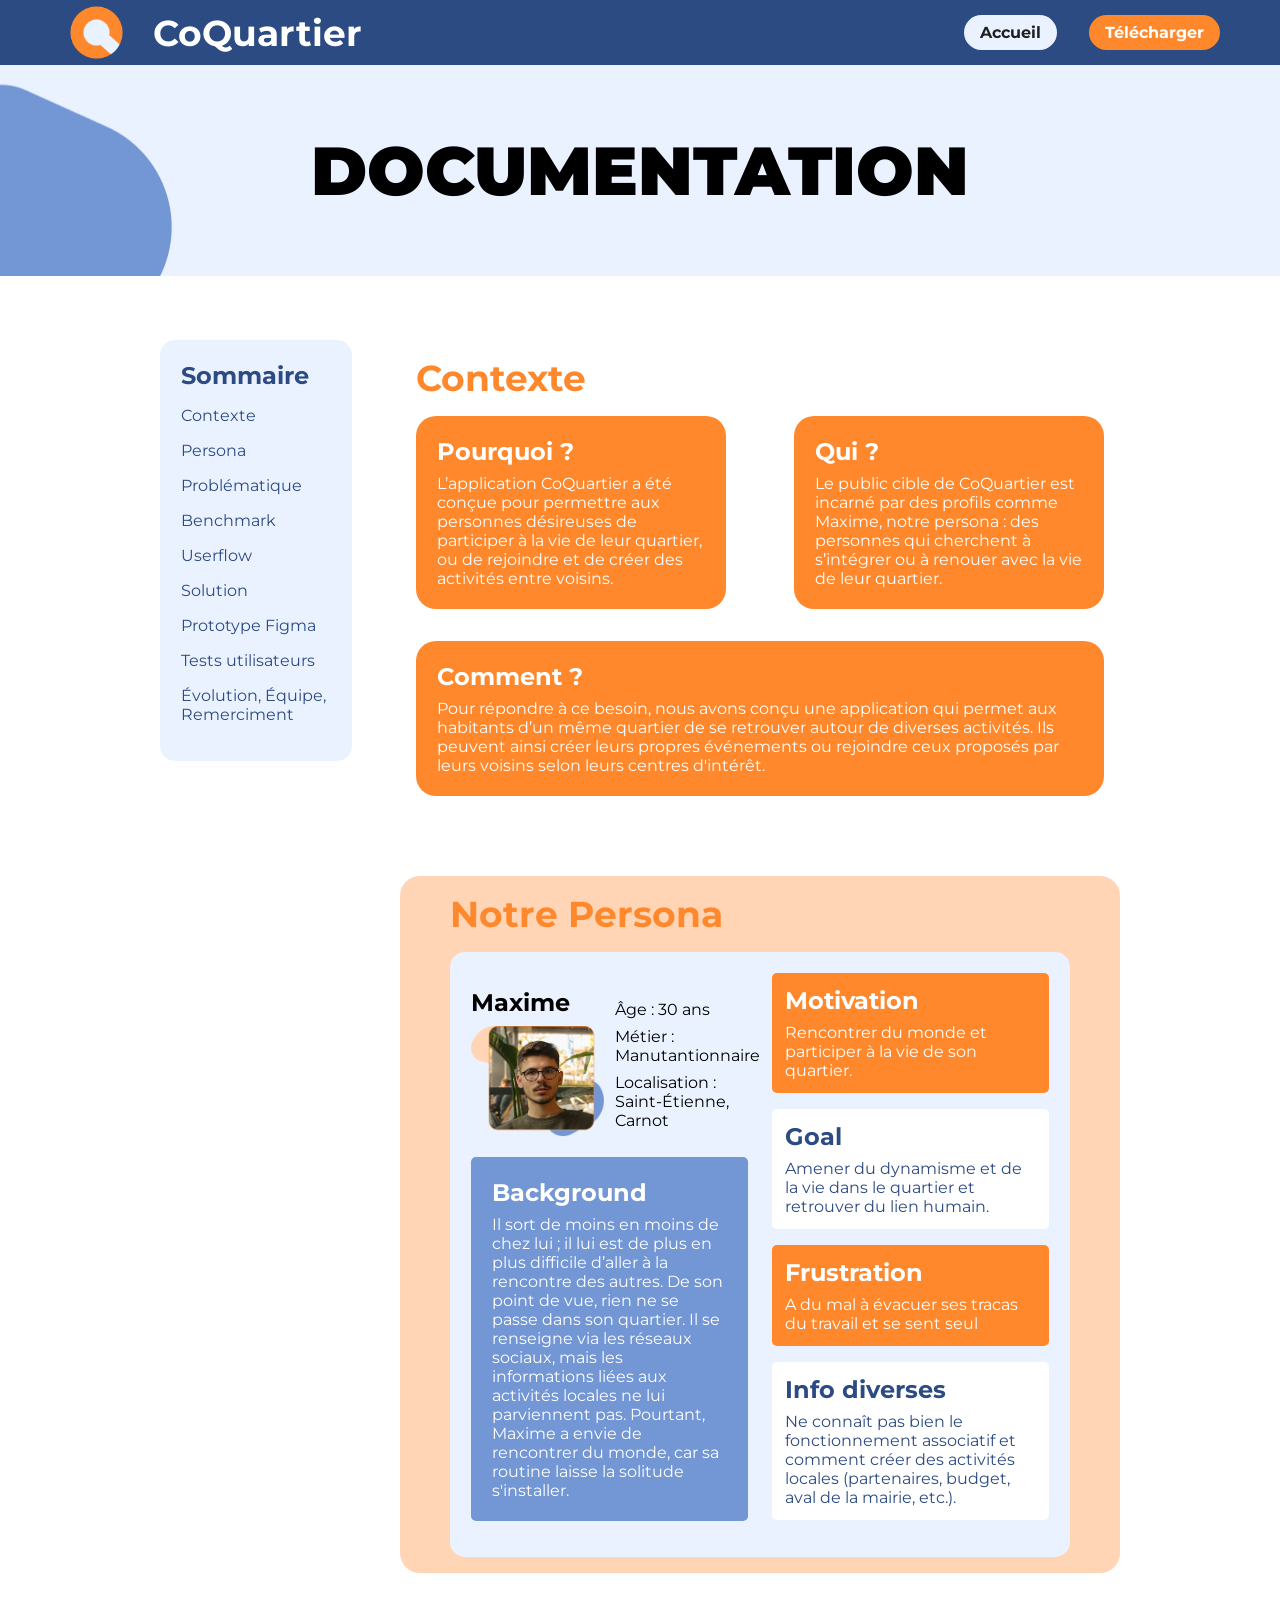
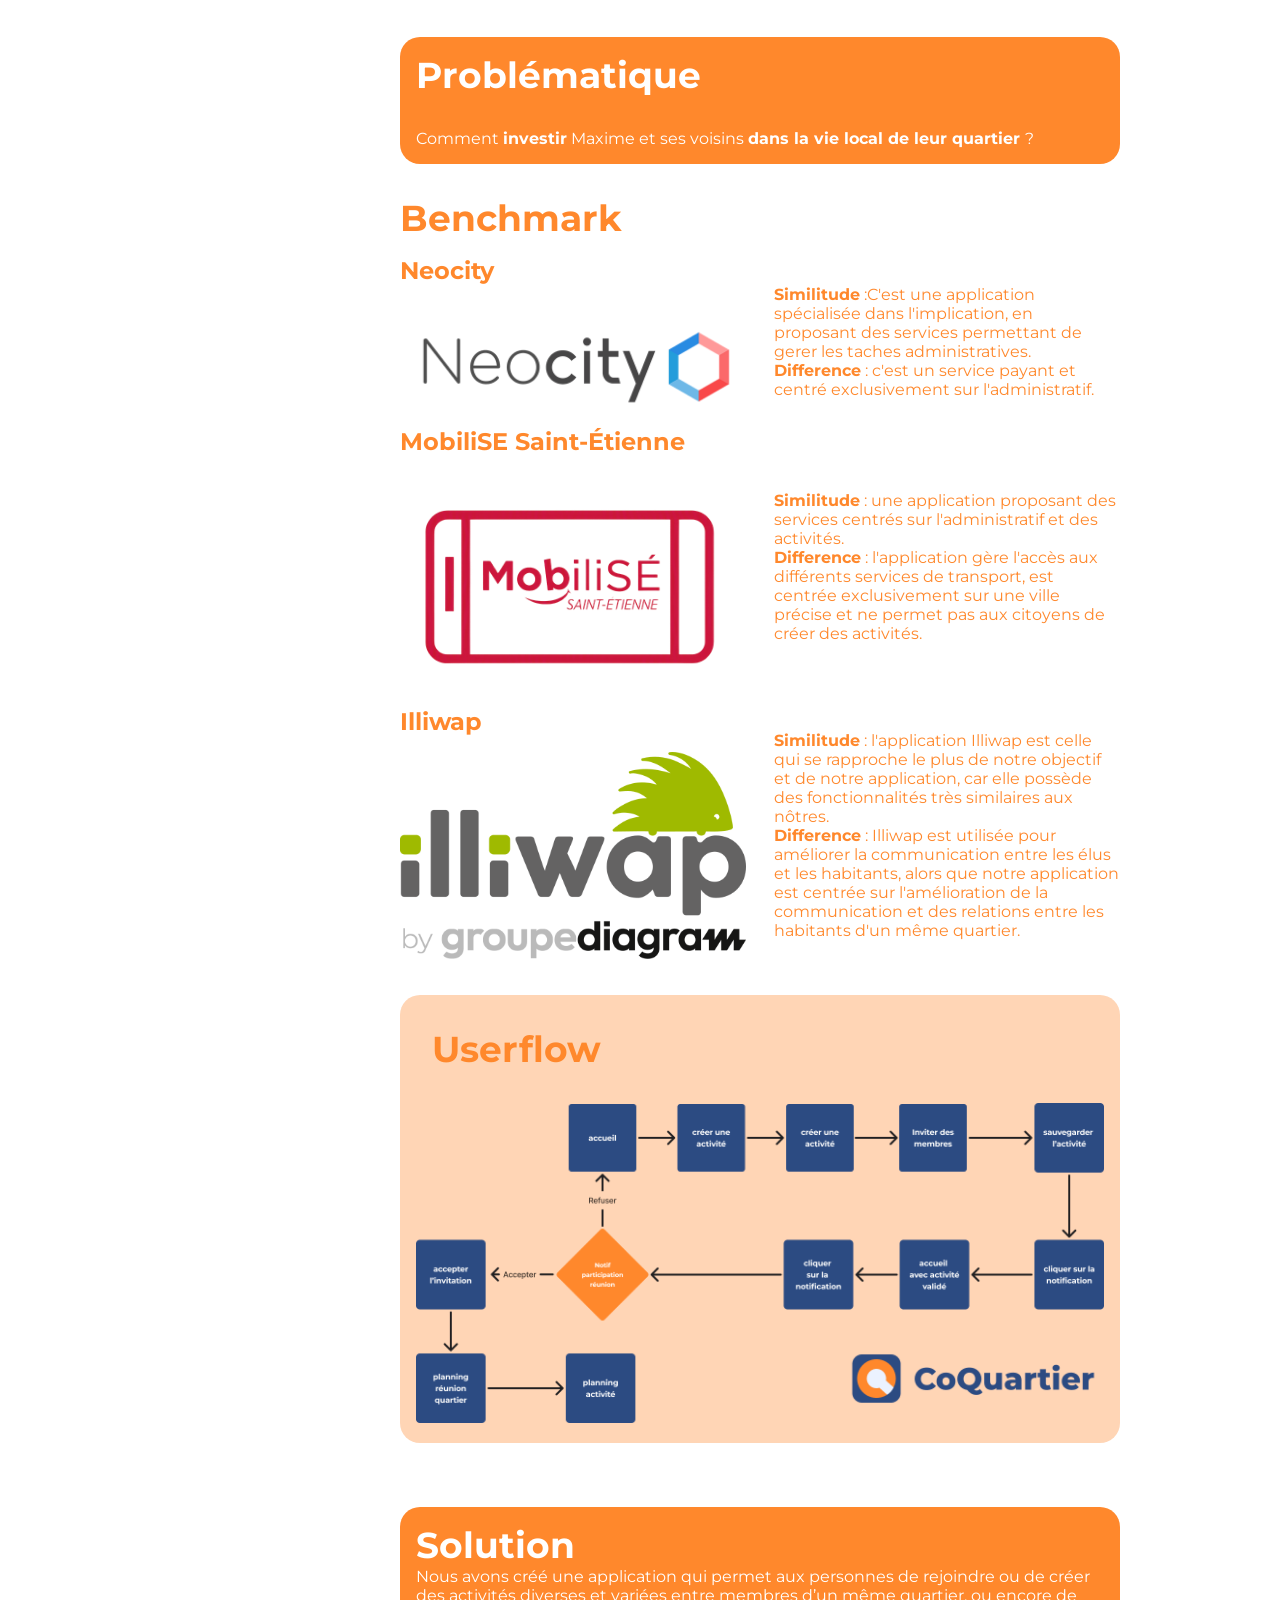
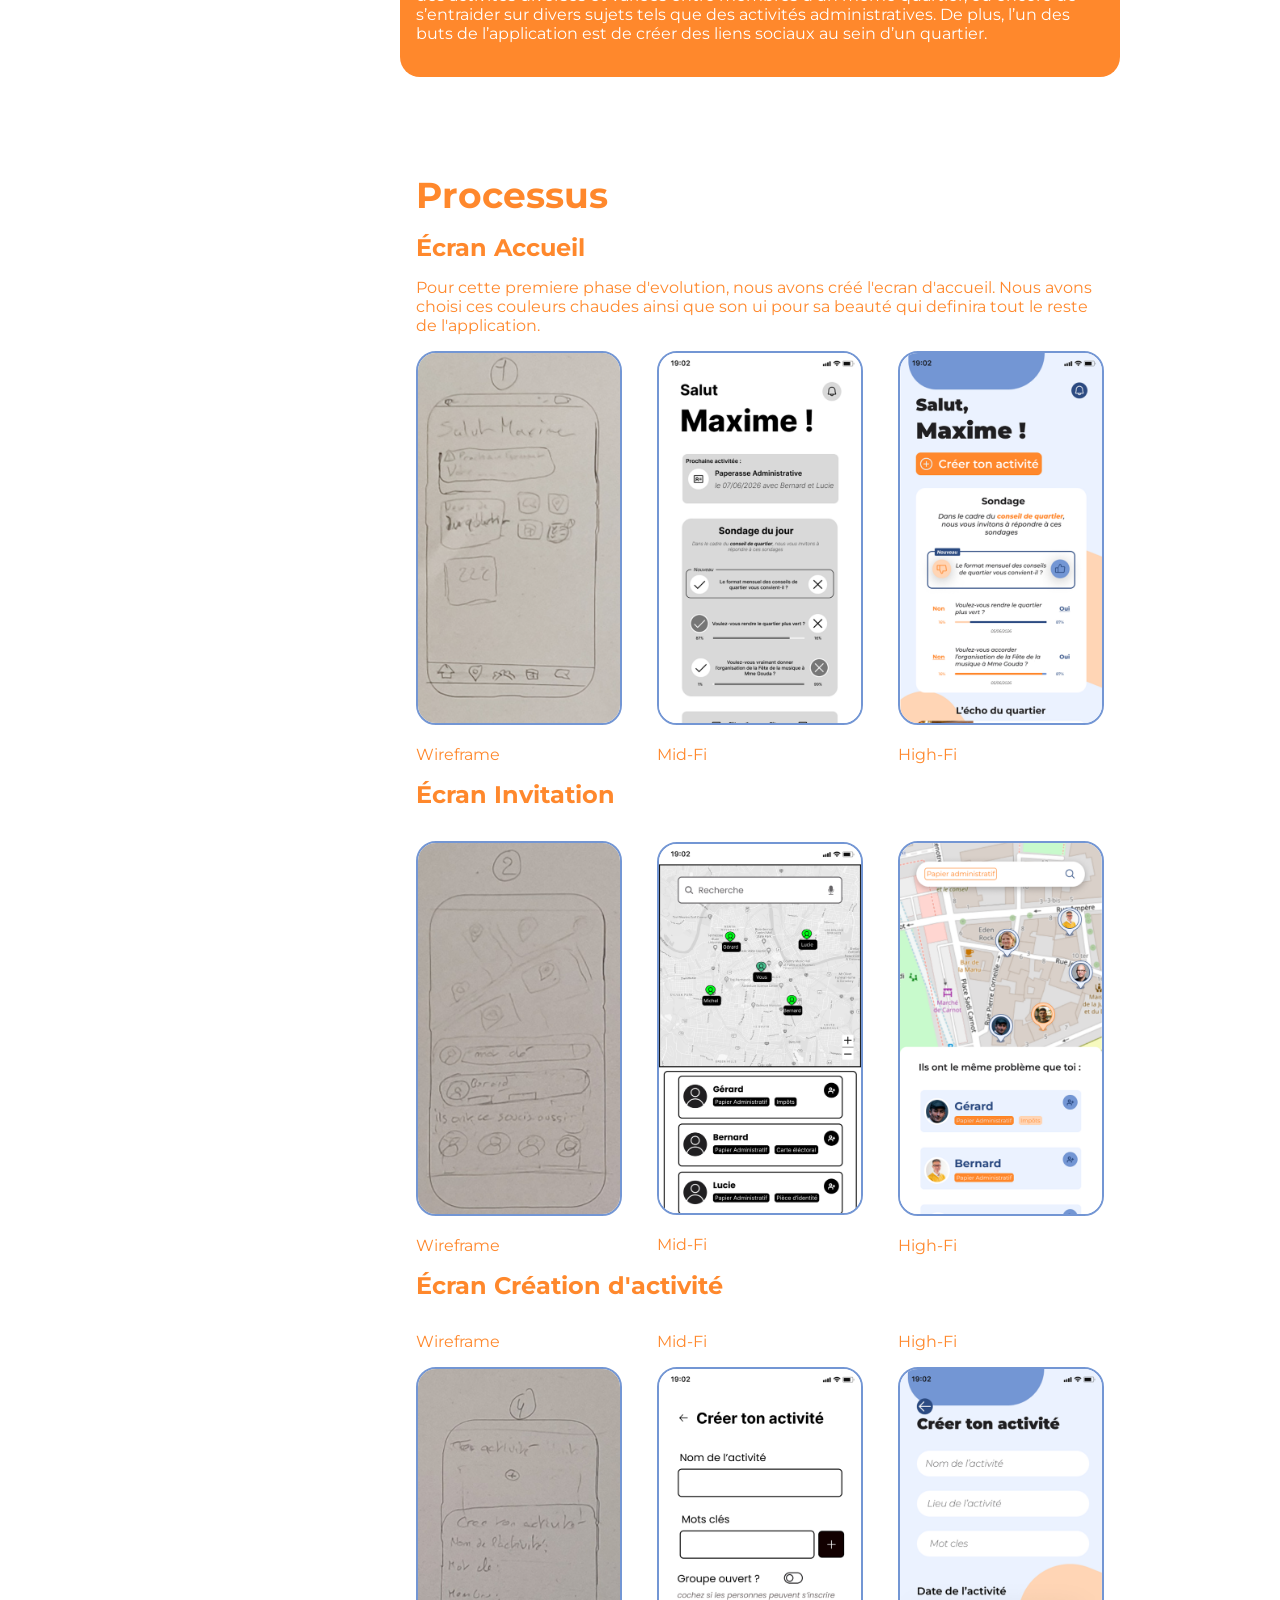
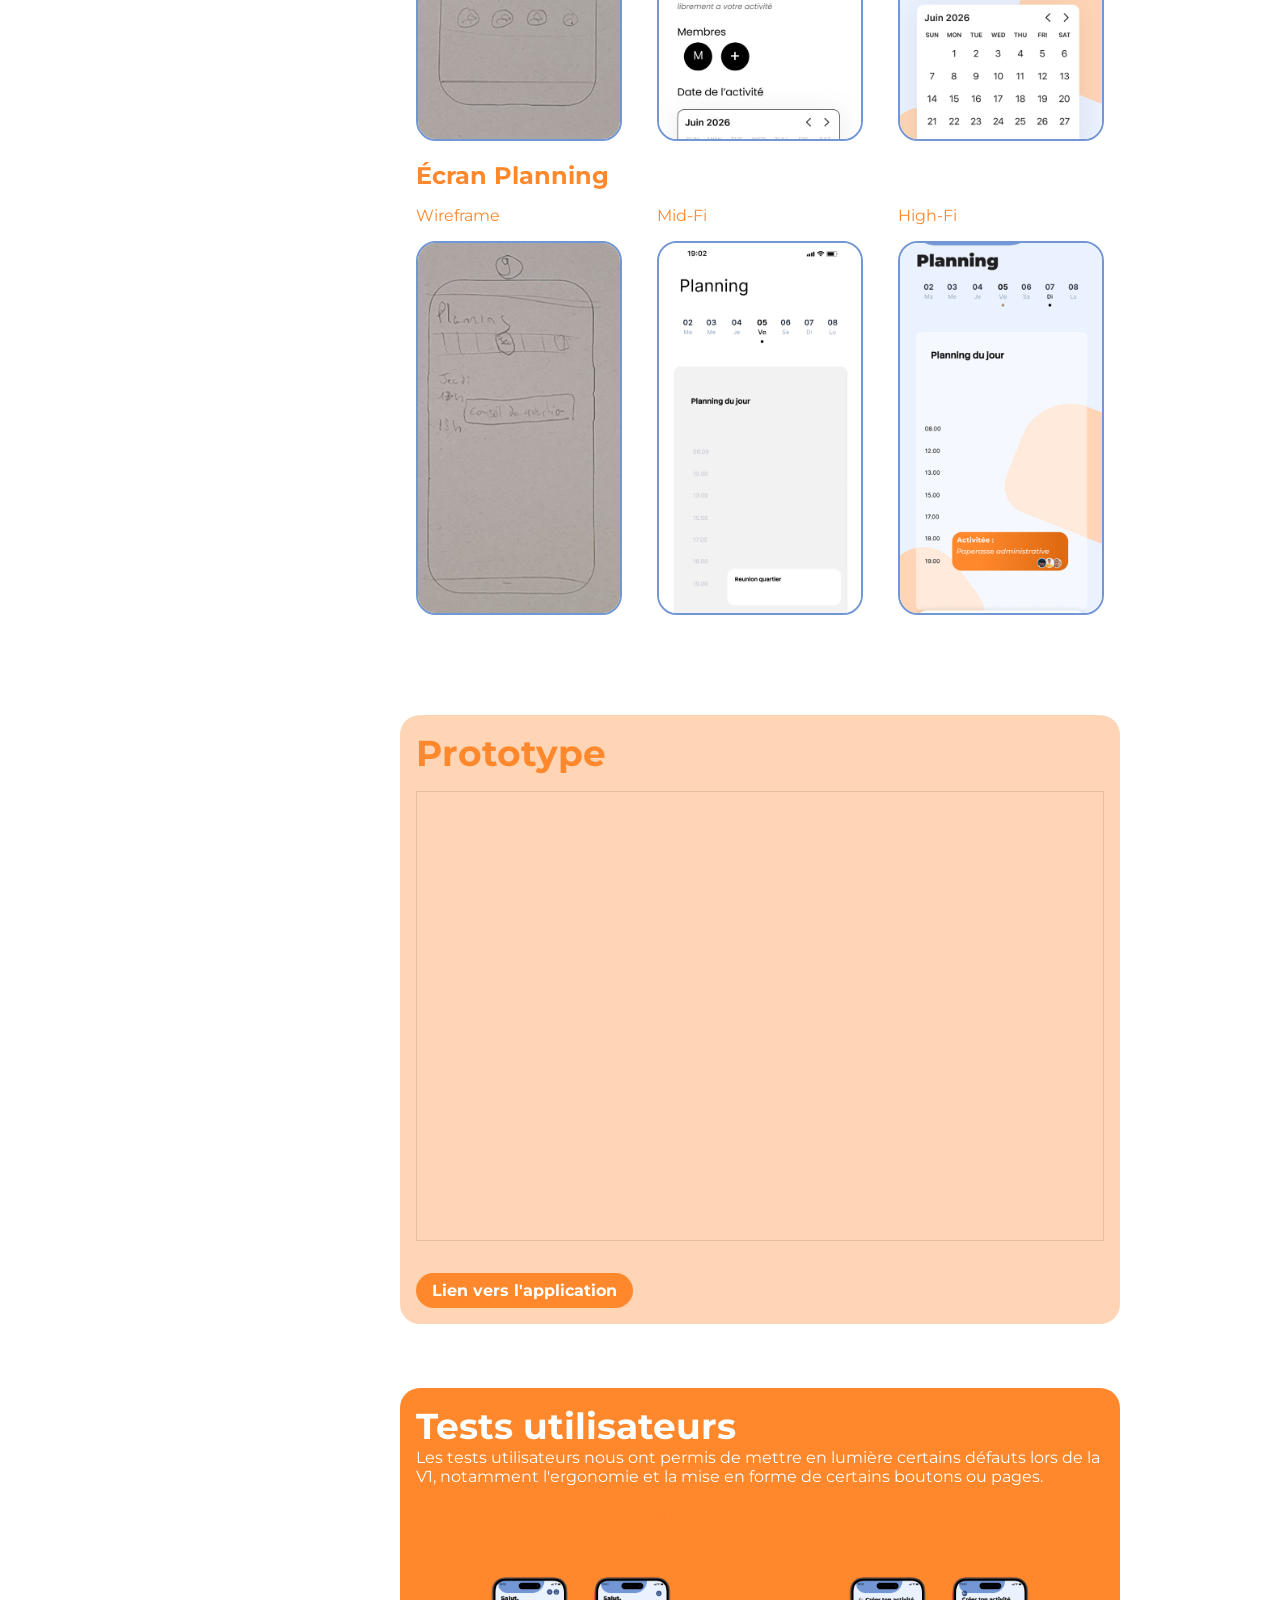
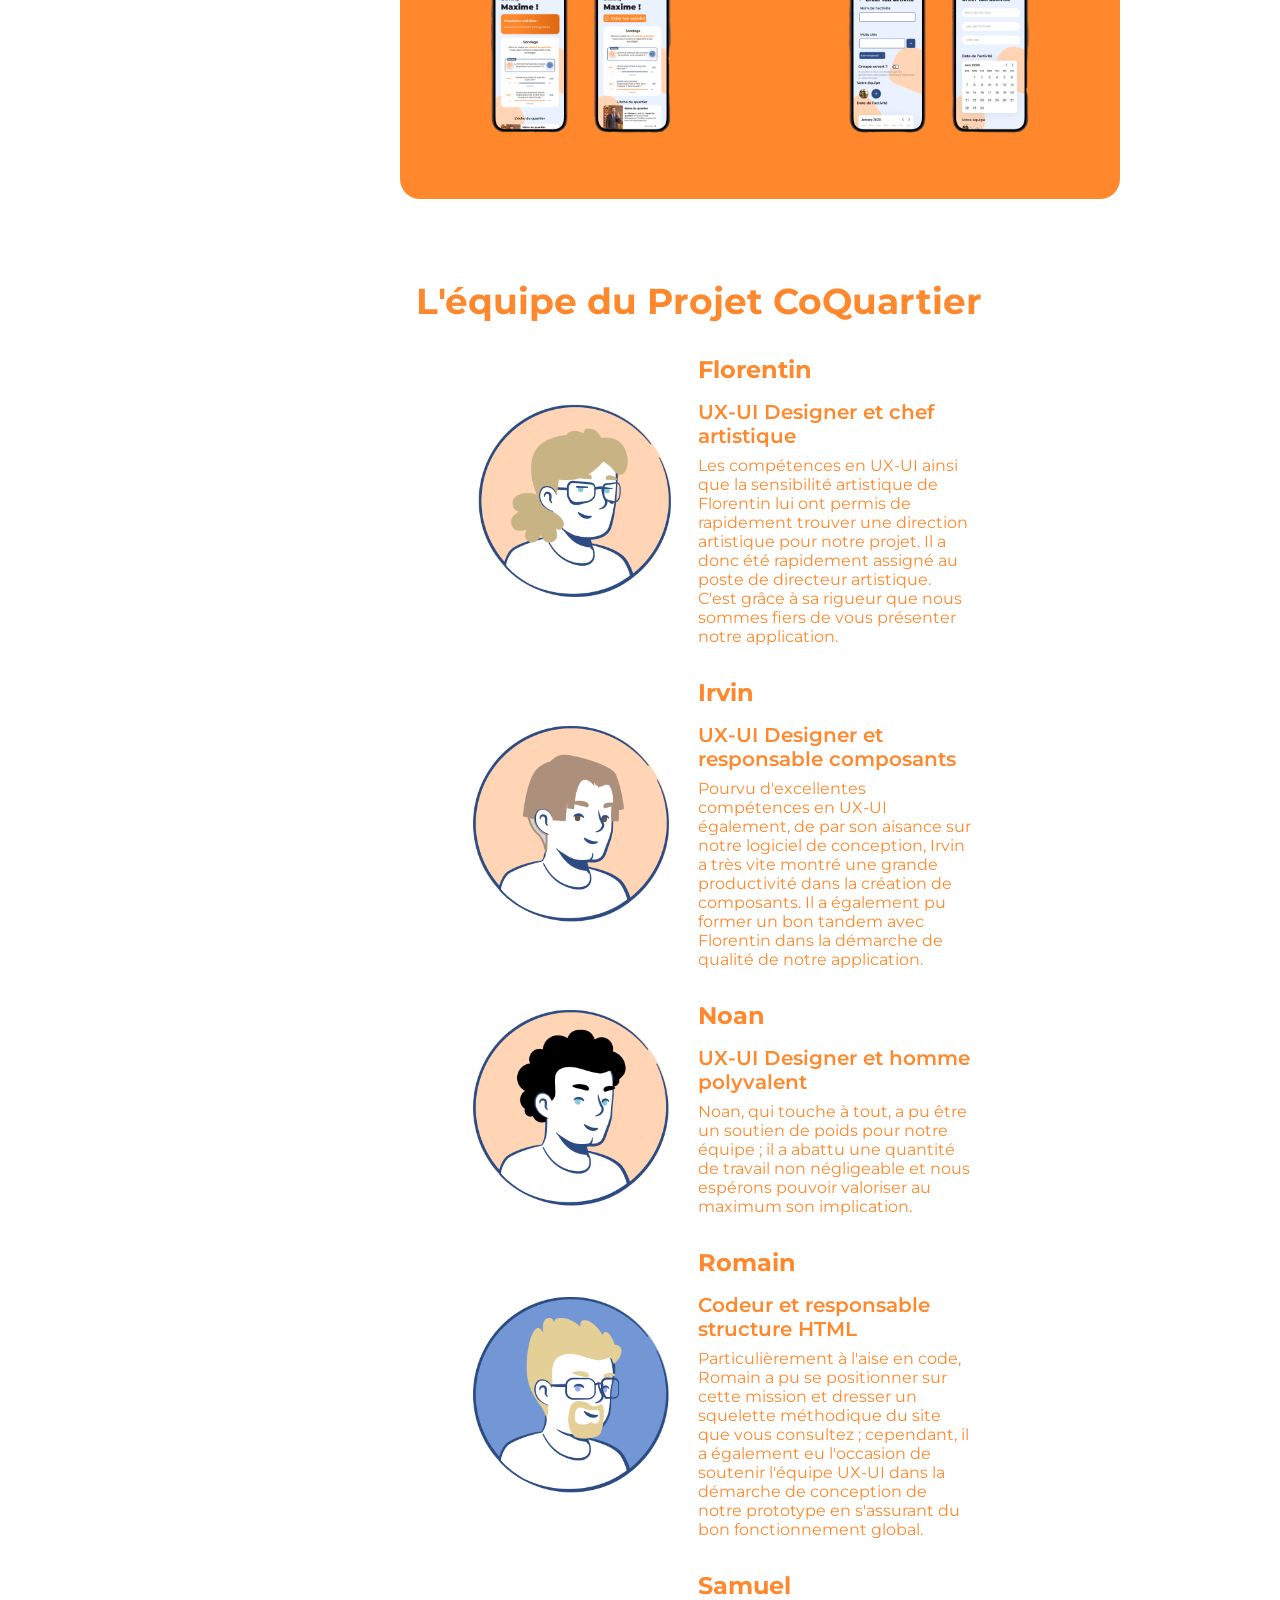
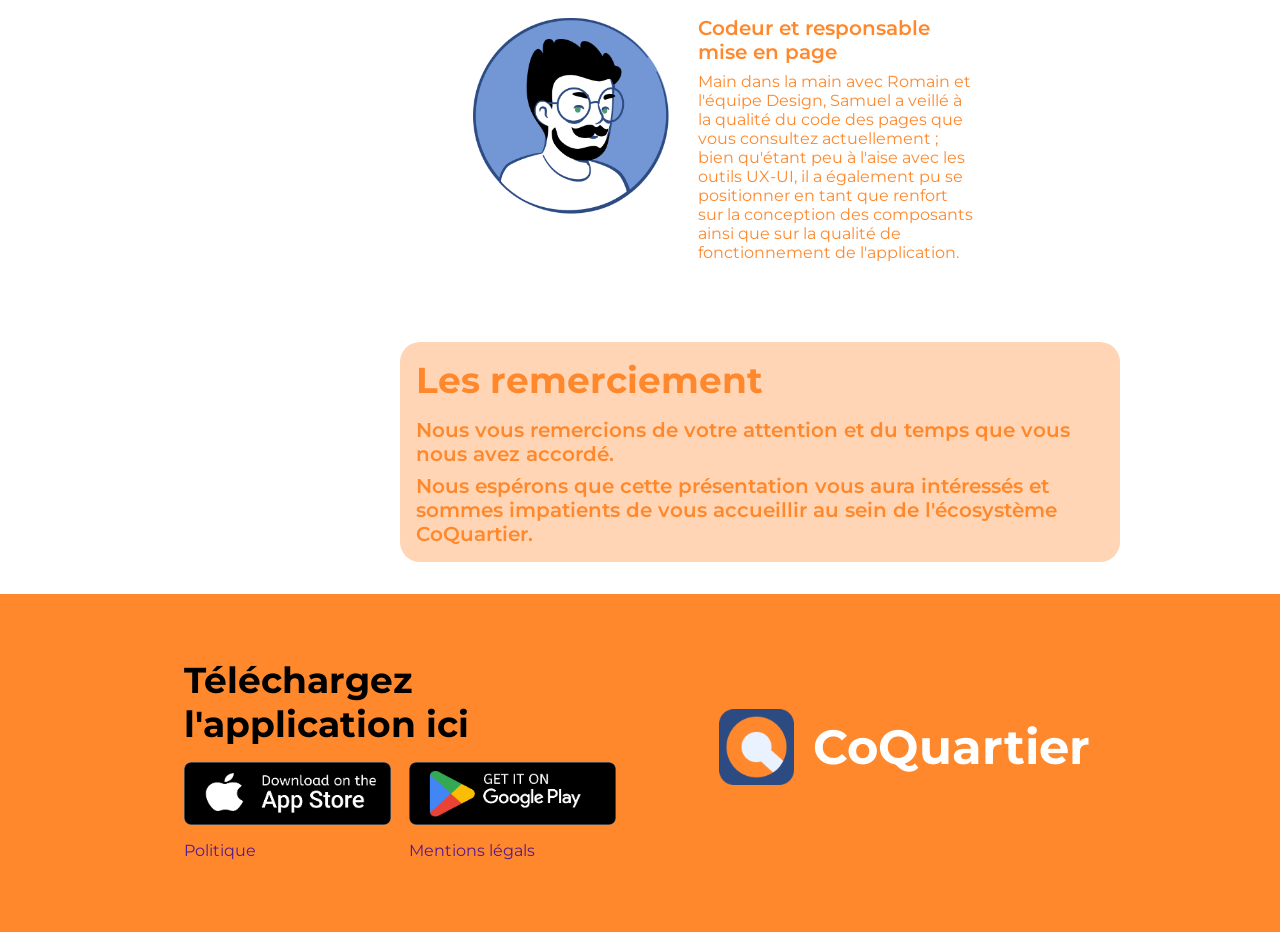
==== documentation.html @ dd58403d "2.9" ====
<!DOCTYPE html>
<html lang="fr">

<head>
    <meta charset="UTF-8">
    <meta name="viewport" content="width=device-width, initial-scale=1.0">
    <title>Documentation CoQuartier</title>
    <script src="https://cdn.jsdelivr.net/npm/swiper@12/swiper-bundle.min.js" defer></script>
    <script src="script.js" defer></script>
    <!-- Link Swiper's CSS -->
    <link rel="stylesheet" href="https://cdn.jsdelivr.net/npm/swiper@12/swiper-bundle.min.css" />
    <link rel="stylesheet" type="text/css"
        href="https://cdn.jsdelivr.net/npm/@phosphor-icons/web@2.1.1/src/regular/style.css" />
    <link rel="stylesheet" type="text/css"
        href="https://cdn.jsdelivr.net/npm/@phosphor-icons/web@2.1.1/src/fill/style.css" />
    <link rel="stylesheet" href="styles.css">
</head>

<body>
    <header class="bg-bleu sticky-header"> <!-- header romain -->
        <div class="flex space-between align-center container-1200">
            <div class="flex space-around align-center gap-16">
                <img src="assets/logo.png" alt="Logo de CoQuartier" class="w-20">
                <h2 class="w-70 white">CoQuartier</h2>
            </div>
            <nav class="flex space-between align-center gap-32">
                <a href="index.html" class="btn1">Accueil</a>
                <a href="#ddl" class="btn2">Télécharger</a>

            </nav>
        </div>
    </header>
    <section class="bgherodoc">
        <div class="container-1000 flex align-center justify-center">
            <h1 class="mt-64 mb-64 ">DOCUMENTATION</h1>
        </div>
    </section>

    <div class="flex space-between container-1000 mt-64">
        <div class="w-20">
            <!-- sommaire -->
            <div class="flex space-between align-center card-som sticky-som">
                <h3 class="w-100 mb-16">Sommaire</h3>
                <nav>
                    <a href="#contexte" class="bleu">Contexte</a>
                    <a href="#persona" class="bleu">Persona</a>
                    <a href="#problematique" class="bleu">Problématique</a>
                    <a href="#benchmark" class="bleu">Benchmark</a>
                    <a href="#userflow" class="bleu">Userflow</a>
                    <a href="#solution" class="bleu">Solution</a>
                    <a href="#Prototype Figma" class="bleu">Prototype Figma</a>
                    <a href="#tests utilisateurs" class="bleu">Tests utilisateurs</a>
                    <a href="#evolution equipe remerciement" class="bleu">Évolution, Équipe, Remerciment</a>
                </nav>
            </div>
        </div>
        <div class="w-75 flex space-between align-center">
            <section id="contexte" class="white pt-32 pb-32 p-16 mb-32 radius-20"> <!-- contexte -->
                <h2 class="orange pb-16">Contexte</h2>
                <div>
                    <div class=" flex space-between">
                        <div class="card3 w-45">
                            <h3 class="mb-8">Pourquoi ?</h3>
                            <p>
                                L’application CoQuartier a été conçue pour permettre aux personnes désireuses de
                                participer à la vie de leur quartier, ou de rejoindre et de créer des activités entre
                                voisins.
                            </p>
                        </div>
                        <div class="card3 w-45">
                            <h3 class="mb-8">Qui ?</h3>
                            <p>
                                Le public cible de CoQuartier est incarné par des profils comme Maxime, notre persona :
                                des personnes qui cherchent à s’intégrer ou à renouer avec la vie de leur quartier.
                            </p>
                        </div>
                    </div>
                    <div class="card3 mt-32">
                        <h3 class="mb-8">Comment ?</h3>
                        <p>
                            Pour répondre à ce besoin, nous avons conçu une application qui permet aux habitants d’un
                            même
                            quartier de se retrouver autour de diverses activités. Ils peuvent ainsi créer leurs propres
                            événements ou rejoindre ceux proposés par leurs voisins selon leurs centres d'intérêt.
                        </p>
                    </div>
                </div>


            </section>

            <section id="persona" class="bg-orangeclair pt-32 pb-32 p-16 mb-32 mt-32 radius-20"> <!-- persona -->
                <div class="flex align-center justify-center">
                    <h2 class="w-90 mb-16 orange">Notre Persona</h2>
                    <div class="card-per w-90 flex space-between align-center">
                        <div class="w-48">
                            <div class="flex space-between align-center mb-16">
                                <div class="w-48">
                                    <h3 class="mb-8">Maxime</h3>
                                    <img src="assets/documentation/Max.png" alt="persona" class="w-100">
                                </div>
                                <div class="w-48">

                                    <p class="mb-8">Âge : 30 ans</p>
                                    <p class="mb-8">Métier : Manutantionnaire</p>
                                    <p>Localisation : Saint-Étienne, Carnot</p>
                                </div>

                            </div>
                            <div class="card5 white">
                                <h3 class="mb-8">Background </h3>
                                <p>
                                    Il sort de moins en moins de chez lui ; il lui est de plus en plus difficile d’aller
                                    à la rencontre des autres. De son point de vue, rien ne se passe dans son quartier.
                                    Il se renseigne via les réseaux sociaux, mais les informations liées aux activités
                                    locales ne lui parviennent pas. Pourtant, Maxime a envie de rencontrer du monde, car
                                    sa routine laisse la solitude s'installer.
                                </p>
                            </div>

                        </div>
                        <div class="w-48">
                            <div class="card3bis white mb-16">
                                <h3 class="mb-8">Motivation</h3>
                                <p>Rencontrer du monde et participer à la vie de son quartier.</p>
                            </div>
                            <div class="card4 bleu mb-16">
                                <h3 class="mb-8">Goal</h3>
                                <p>Amener du dynamisme et de la vie dans le quartier et retrouver du lien humain.</p>
                            </div>
                            <div class="card3bis white mb-16">
                                <h3 class="mb-8">Frustration</h3>
                                <p>A du mal à évacuer ses tracas du travail et se sent seul</p>
                            </div>
                            <div class="card4 bleu mb-16">
                                <h3 class="mb-8">Info diverses</h3>
                                <p>Ne connaît pas bien le fonctionnement associatif et comment créer des activités
                                    locales (partenaires, budget, aval de la mairie, etc.). </p>
                            </div>
                        </div>

                    </div>
                </div>
            </section>

            <section id="problematique" class="bg-orange white w-100 pt-32 pb-32 p-16 mb-32 mt-32 radius-20">
                <!-- problématique -->
                <h2 class="mb-32">Problématique</h2>
                <div>
                    <div class="flex">
                        <p class="w-100">Comment <span class="bold">investir</span> Maxime et
                            ses voisins <span class="bold">dans la vie local de leur quartier </span>?</p>
                    </div>
                </div>

            </section>

            <section class="orange" id="benchmark">
                <h2 class="mb-16">Benchmark</h2>
                <div class="flex space-between align-center">
                    
                    <div class="w-48">
                        <h3 class="mb-16">Neocity</h3>
                        <img src="assets/documentation/benchmark/neocity-logo-700.png" alt="" class="w-100">
                    </div>
                    <div class="w-48">
                        <p><span class="bold">Similitude</span> :C'est une application spécialisée dans l'implication, en proposant des services
                            permettant de gerer les taches administratives. </p>
                        <p><span class="bold">Difference</span> : c'est un service payant et centré exclusivement sur l'administratif. </p>
                    </div>

                    <div class="w-48">
                        <h3 class="mb-16">MobiliSE Saint-Étienne </h3>
                        <img src="assets/documentation/benchmark/mobiliSE.png" alt="" class="w-100">
                    </div>
                    <div class="w-48">
                        <p><span class="bold">Similitude</span> : une application proposant des services centrés sur l'administratif et des
                            activités.
                        </p>
                        <p><span class="bold">Difference</span> : l'application gère l'accès aux différents services de transport, est centrée
                            exclusivement sur une ville précise et ne permet pas aux citoyens de créer des activités.
                        </p>
                    </div>

                    <div class="w-48">
                        <h3 class="mb-16">Illiwap </h3>
                        <img src="assets/documentation/benchmark/illiwap-by_1.png" alt="" class="w-100">
                    </div>
                    <div class="w-48">
                        <p><span class="bold">Similitude</span> : l'application Illiwap est celle qui se rapproche le plus de notre objectif et de
                            notre application, car elle possède des fonctionnalités très similaires aux nôtres. </p>

                        <p><span class="bold">Difference</span> : Illiwap est utilisée pour améliorer la communication entre les élus et les
                            habitants, alors que notre application est centrée sur l'amélioration de la communication et
                            des
                            relations entre les habitants d'un même quartier. </p>
                    </div>
                </div>
            </section>

            <section id="userflow" class="pt-32 pb-32 p-16 mb-32 mt-32 radius-20 bg-orangeclair"> <!-- userflow -->
                <h2 class="orange mb-16 p-16">Userflow</h2>
                <div>
                    <img src="assets/documentation/userflow/Userflow.png" alt="userflow" class="w-100">
                </div>
            </section>

            <section id="solution" class="bg-orange white pt-32 pb-32 radius-20 p-16 mt-32 mb-32"> <!-- solution -->
                <h2>Solution</h2>
                <p>Nous avons créé une application qui permet aux personnes de rejoindre ou de créer des
                    activités diverses et variées entre membres d’un même quartier, ou encore de s’entraider sur divers
                    sujets tels que des activités administratives. De plus, l’un des buts de l’application est de créer
                    des liens sociaux au sein d’un quartier.
                </p>
                <div><img src="" alt="">
                </div>

            </section>

            <section class="orange pt-32 pb-32 p-16 mb-32 mt-32 radius-20"> <!-- processus -->
                <!-- Carrousel (Abord)
                <div class="swiper mySwiper">
                    <div class="swiper-wrapper">
                        <div class="swiper-slide">

                        </div>


                        
                    </div>
                    <div class="swiper-button-next"></div>
                        <div class="swiper-button-prev"></div>
                        <div class="swiper-pagination"></div>

                </div>

                -->
                <h2 class="mb-16 pt-16">Processus</h2>
                <div class="flex space-between align-center"> <!-- Écran Accueil-->
                    <h3 class="w-100 mb-16">Écran Accueil</h3>
                    <p class="w-100 mb-16">Pour cette premiere phase d'evolution, nous avons créé l'ecran d'accueil. Nous avons choisi ces couleurs chaudes ainsi que son ui pour sa beauté qui definira tout le reste de l'application. </p>
                    <div class="w-30"> <!-- wireframe -->
                        
                        <img src="assets/documentation/wireframes/croquis/Accueil.png" alt=""
                            class="w-100 mb-16 border">
                            <p class="mb-16">Wireframe</p>
                    </div>

                    <div class="w-30"> <!-- mid-fi -->
                        
                        <img src="assets/documentation/wireframes/Mid-Fi/Accueil.png" alt="" class="w-100 mb-16 border">
                        <p class="mb-16">Mid-Fi</p>
                    </div>

                    <div class="w-30"> <!-- hi-fi -->
                        
                        <img src="assets/documentation/wireframes/High-Fi/Accueil.png" alt=""
                            class="w-100 mb-16 border">
                            <p class="mb-16">High-Fi</p>
                    </div>
                </div>
                <div class="flex space-between align-center"> <!-- Écran Invitation-->
                    <h3 class="w-100 mb-16">Écran Invitation</h3>
                    <p class="w-100 mb-16"></p>
                    <div class="w-30"> <!-- wireframe -->
                        
                        <img src="assets/documentation/wireframes/croquis/Invitation.png" alt=""
                            class="w-100 mb-16 border">
                            <p class="mb-16">Wireframe</p>
                    </div>

                    <div class="w-30"> <!-- mid-fi -->
                        
                        <img src="assets/documentation/wireframes/Mid-Fi/Invitation.png" alt=""
                            class="w-100 mb-16 border">
                            <p class="mb-16">Mid-Fi</p>
                    </div>

                    <div class="w-30"> <!-- hi-fi -->
                        
                        <img src="assets/documentation/wireframes/High-Fi/Invitation.png" alt=""
                            class="w-100 mb-16 border"><p class="mb-16">High-Fi</p>
                    </div>
                </div>
                <div class="flex space-between align-center"> <!-- Écran Création d'activité-->
                    <h3 class="w-100 mb-16">Écran Création d'activité</h3>
                    <p class="w-100 mb-16"></p>
                    <div class="w-30"> <!-- wireframe -->
                        <p class="mb-16">Wireframe</p>
                        <img src="assets/documentation/wireframes/croquis/Création d'activité.png" alt=""
                            class="w-100 mb-16 border">
                    </div>

                    <div class="w-30"> <!-- mid-fi -->
                        <p class="mb-16">Mid-Fi</p>
                        <img src="assets/documentation/wireframes/Mid-Fi/Création d'activité.png" alt=""
                            class="w-100 mb-16 border">
                    </div>

                    <div class="w-30"> <!-- hi-fi -->
                        <p class="mb-16">High-Fi</p>
                        <img src="assets/documentation/wireframes/High-Fi/Création d'activité.png" alt=""
                            class="w-100 mb-16 border">
                    </div>
                </div>
                <div class="flex space-between align-center"> <!-- Écran Planning-->
                    <h3 class="w-100 mb-16">Écran Planning</h3>
                    <div class="w-30"> <!-- wireframe -->
                        <p class="mb-16">Wireframe</p>
                        <img src="assets/documentation/wireframes/croquis/Planning.png" alt=""
                            class="w-100 mb-16 border">
                    </div>

                    <div class="w-30"> <!-- mid-fi -->
                        <p class="mb-16">Mid-Fi</p>
                        <img src="assets/documentation/wireframes/Mid-Fi/Planning.png" alt=""
                            class="w-100 mb-16 border">
                    </div>

                    <div class="w-30"> <!-- hi-fi -->
                        <p class="mb-16">High-Fi</p>
                        <img src="assets/documentation/wireframes/High-Fi/Planning.png" alt=""
                            class="w-100 mb-16 border">
                    </div>
                </div>
            </section>
            <section class="orange bg-orangeclair pt-32 pb-32 p-16 mb-32 mt-32 radius-20">
                <div class="flex space-between align-center">
                    <h2 id="Prototype Figma" class="mb-16">Prototype</h2>

                    <iframe style="border: 1px solid rgba(0, 0, 0, 0.1);" width="100%" height="450"
                        src="https://embed.figma.com/proto/M3iFbEALe6GZxcDkTDtyfJ/Groupe-5---Coquartier?node-id=552-1498&p=f&scaling=scale-down&content-scaling=fixed&page-id=279%3A1573&starting-point-node-id=552%3A1498&show-proto-sidebar=1&embed-host=share"
                        allowfullscreen></iframe>
                    <!--  <img src="assets/fonctionalite/accueil mockup 1.png" alt="" > -->




                    <a href="https://www.figma.com/proto/M3iFbEALe6GZxcDkTDtyfJ/Groupe-5---Coquartier?node-id=552-1498&p=f&t=lsutjEgflYlDNJqB-0&scaling=scale-down&content-scaling=fixed&page-id=279%3A1573&starting-point-node-id=552%3A1498&show-proto-sidebar=1"
                        class="btn2 mt-32">Lien vers l'application</a>
                </div>
            </section>

            <section id="tests utilisateurs" class=" bg-orange white pt-32 pb-32 p-16 mb-32 mt-32 radius-20">
                <!-- test utilisateur -->
                <h2>Tests utilisateurs</h2>
                <p class="mb-16">Les tests utilisateurs nous ont permis de mettre en lumière certains défauts lors
                    de la V1, notamment l'ergonomie et la mise en forme de certains boutons ou pages.</p>

                <div class="flex space-between align-start">
                    <div class="w-48">
                        <h3 class="text-center orange">Écran d'Accueil</h3>
                        <img src="assets/documentation/wireframes/test utilisateur/test utilisateur V1.png" alt="V1"
                            class="w-100">

                    </div>
                    <div class="w-48">
                        <h3 class="orange">Écran Création d'activité</h3>
                        <img src="assets/documentation/wireframes/test utilisateur/test utilisateur V2.png" alt="V2"
                            class="w-100">

                    </div>
                </div>

            </section>

            <section id="evolution equipe remerciement" class="orange pt-32 pb-32 p-16 mb-32 mt-32 radius-20">
                <!-- équipe -->
                <h2 class="mb-32">L'équipe du Projet CoQuartier</h2>
                <div class="flex align-center">
                    <div class="w-10">
                        <div class="fleche-de-gauche2 flex align-center">
                            <i class="ph ph-caret-left"></i>
                        </div>
                    </div>
                    <div class="w-75">
                        <div class="swiper myswiper2">
                            <div class="swiper-wrapper">
                                <div class="swiper-slide">
                                    <div class="flex space-between align-center mb-32">

                                        <img src="assets/documentation/equipe/Flo.png" alt="Florentin" class="w-40">
                                        <div class="w-55">
                                            <h3 class="mb-16">Florentin</h3>
                                            <h4 class="mb-8">UX-UI Designer et chef artistique</h4>

                                            <p>Les compétences en UX-UI ainsi que la sensibilité artistique de Florentin lui ont permis de rapidement trouver une direction artistique pour notre projet. Il a donc été rapidement assigné au poste de directeur artistique. C'est grâce à sa rigueur que nous sommes fiers de vous présenter notre application.</p>
                                        </div>
                                    </div>

                                </div>
                                <div class="swiper-slide">
                                    <div class="flex space-between align-center mb-32">

                                        <img src="assets/documentation/equipe/Irvin.png" alt="Irvin" class="w-40">

                                        <div class="w-55">
                                            <h3 class="mb-16">Irvin</h3>
                                            <h4 class="mb-8">UX-UI Designer et responsable composants</h4>

                                            <p>Pourvu d'excellentes compétences en UX-UI également, de par son aisance sur notre logiciel de conception, Irvin a très vite montré une grande productivité dans la création de composants. Il a également pu former un bon tandem avec Florentin dans la démarche de qualité de notre application.</p>
                                        </div>
                                    </div>

                                </div>
                                <div class="swiper-slide">
                                    <div class="flex space-between align-center mb-32">

                                        <img src="assets/documentation/equipe/Noan.png" alt="Noan" class="w-40">
                                        <div class="w-55">
                                            <h3 class="mb-16">Noan</h3>
                                            <h4 class="mb-8">UX-UI Designer et homme polyvalent</h4>

                                            <p>Noan, qui touche à tout, a pu être un soutien de poids pour notre équipe ; il a abattu une quantité de travail non négligeable et nous espérons pouvoir valoriser au maximum son implication.</p>
                                        </div>
                                    </div>

                                </div>
                                <div class="swiper-slide">
                                    <div class="flex space-between align-center mb-32">

                                        <img src="assets/documentation/equipe/Rom.png" alt="Romain" class="w-40">
                                        <div class="w-55">
                                            <h3 class="mb-16">Romain</h3>
                                            <h4 class="mb-8">Codeur et responsable structure HTML</h4>

                                            <p>Particulièrement à l'aise en code, Romain a pu se positionner sur cette mission et dresser un squelette méthodique du site que vous consultez ; cependant, il a également eu l'occasion de soutenir l'équipe UX-UI dans la démarche de conception de notre prototype en s'assurant du bon fonctionnement global.</p>
                                        </div>
                                    </div>


                                </div>
                                <div class="swiper-slide">
                                    <div class="flex space-between align-center">

                                        <img src="assets/documentation/equipe/Sam.png" alt="Samuel" class="w-40">
                                        <div class="w-55">
                                            <h3 class="mb-16">Samuel</h3>
                                            <h4 class="mb-8">Codeur et responsable mise en page</h4>


                                            <p>Main dans la main avec Romain et l'équipe Design, Samuel a veillé à la qualité du code des pages que vous consultez actuellement ; bien qu'étant peu à l'aise avec les outils UX-UI, il a également pu se positionner en tant que renfort sur la conception des composants ainsi que sur la qualité de fonctionnement de l'application.
                                            </p>
                                        </div>
                                    </div>




                                </div>

                            </div>


                            <div class="swiper-pagination"></div>
                        </div>
                    </div>


                    <div class="w-10">
                        <div class="fleche-de-droite2 flex align-center">
                            <i class="ph ph-caret-right"></i>
                        </div>
                    </div>
                </div>

                <!--<div>
                    <div class="flex space-between align-center mb-32">

                        <img src="assets/documentation/equipe/Flo.png" alt="Florentin" class="w-40">
                        <div class="w-55">
                            <h3 class="mb-16">Florentin</h3>
                            <h4 class="mb-8">UX-UI Designer et chef artistique</h4>
                            <p>Les compétences en UX-UI ainsi que la sensibilité artisitique de Florentin lui ont permis
                                de rapidement trouvé une direction artistique pour notre projet. Il a donc été
                                rapidement assigné au poste de directeur artistique. C'est grâce à sa rigueur que nous
                                sommes fier de vous présenter notre application.</p>
                        </div>
                    </div>
                    <div class="flex space-between align-center mb-32">

                        <img src="assets/documentation/equipe/Irvin.png" alt="Irvin" class="w-40">

                        <div class="w-55">
                            <h3 class="mb-16">Irvin</h3>
                            <h4 class="mb-8">UX-UI Designer et responsable composants</h4>

                            <p>Pourvu d'excellente compétences en UX-UI également, de par son aisance sur notre logiciel
                                de comception, Irvin à très vite montrer une grande productivité dans la création de
                                composants. Il a également pu former un bon tendem avec Florentin dans la démarche de
                                qualité de notre application.</p>
                        </div>
                    </div>
                    <div class="flex space-between align-center mb-32">

                        <img src="assets/documentation/equipe/Noan.png" alt="Noan" class="w-40">
                        <div class="w-55">
                            <h3 class="mb-16">Noan</h3>
                            <h4 class="mb-8">UX-UI Designer et homme polyvalent</h4>

                            <p>Noan qui touche à tout à pu être un soutien de poids de notre équipe, il a abattue une
                                quantité de travail non-négligeable et nous espérons pouvoir valoriser un maximum sont
                                implication.</p>
                        </div>
                    </div>
                    <div class="flex space-between align-center mb-32">

                        <img src="assets/documentation/equipe/Rom.png" alt="Romain" class="w-40">
                        <div class="w-55">
                            <h3 class="mb-16">Romain</h3>
                            <h4 class="mb-8">Coddeur et responsable structure HTML</h4>

                            <p>Particulièrement à l'aise en code, Romain a pu se positionner sur cette mission et à
                                dresser un squelette méthodique du site que vous consultez ; cependant il a également eu
                                l'occasion de soutenir l'équipe UX-UI dnas la démarche de conception de notre prototype
                                en s'assurant du bon fonctionnement global.</p>
                        </div>
                    </div>
                    <div class="flex space-between align-center">

                        <img src="assets/documentation/equipe/Sam.png" alt="Samuel" class="w-40">
                        <div class="w-55">
                            <h3 class="mb-16">Samuel</h3>
                            <h4 class="mb-8">Coddeur et responsable mise en page</h4>


                            <p>Mains dans la mains avec Romain et l'équipe Design Samuel a veillé à la qualité du code
                                des pages que vous consultez actuellement; bien qu'étant peu à l'aise avec les outils
                                UX-UI, il a également pu se positionner en temps que renfort sur la conception des
                                composants ainsi que sur la qualité de fonctionnement de l'application.</p>
                        </div>
                    </div>
                </div>-->
            </section>

            <section class="orange bg-orangeclair pt-32 pb-32 p-16 mb-32 mt-32 radius-20"> <!-- remerciement -->
                <h2 class="mb-16">Les remerciement</h2>
                <h4 class="mb-8">Nous vous remercions de votre attention et du temps que vous nous avez accordé. </h4>

                <h4>Nous espérons que cette présentation vous aura intéressés et sommes impatients de vous accueillir au sein de l'écosystème CoQuartier.</h4>
                
            </section>
        </div>
    </div>
    <footer class="flex space-between align-center pt-64 pb-64 bg-orange">
        <div class="flex space-around align-center container-1000" id="ddl">
            <div class="flex space-between align-center w-45">
                <h2 class="mb-16">Téléchargez l'application ici</h2>

                <img src="assets/bouton app store.png" alt="" class="w-48"> <!-- apple store -->
                <img src="assets/bouton google play.png" alt="" class="w-48"><!-- play store -->
                <div class="w-100 flex space-between align-center pt-16">
                    <a href="" class="w-48 mb-8">Politique</a>
                    <a href="" class="w-48 mb-8">Mentions légals</a>
                </div>
            </div>
            <div class="w-45 flex justify-end align-center">
                <div class="flex space-between align-center mb-16">

                    <img src="assets/logo.png" alt="" class="w-20">

                    <h3 class="white s-h3 w-75">CoQuartier</h3>
                </div>
                <nav class="flex align-center justify-end w-100 mb-16">
                    <a href=""><i class="ph ph-facebook-logo white w-20 s-h3"></i></a>
                    <a href=""><i class="ph ph-linkedin-logo white w-20 s-h3"></i></a>
                    <a href=""><i class="ph ph-x-logo white w-20 s-h3"></i></a>
                    <a href=""><i class="ph ph-instagram-logo white w-20 s-h3"></i></a>

                </nav>
            </div>
        </div>
    </footer>
</body>

</html>
---- styles.css ----
/* import de la typo */
@import url('https://fonts.googleapis.com/css2?family=Montserrat:ital,wght@0,100..900;1,100..900&display=swap');

/* ------------------------------
            RESET
 ---------------------------------*/
* {
    margin: 0;
    /* pas de marges par défaut */
    padding: 0;
    /* pas de padding par défaut */
    box-sizing: border-box;
    /* Ne change pas la taille de la boite si j'ajoute des paddings ou des broder. je garde le controle de ma boite.*/
}

/* ------------------------------
            TEXTES
 ---------------------------------*/

.decoration-none {
    text-decoration: none;
    /* retirer la ligne sous le texte */

}

.list-type-none {
    list-style-type: none;
    /*retirer la puces des listes */
}

.bold {
    font-weight: 800;
    /* mettre en gras */
}

.text-center {
    text-align: center;
    /* centrer le texte */
}

.uppercase {
    text-transform: uppercase;
    /* mettre en majuscule */
}


/* ------------------------------
            LARGEURS
 ---------------------------------*/

.w-100 {
    width: 100%;
}

.w-95 {
    width: 95%;
}

.w-90 {
    width: 90%;
}

.w-80 {
    width: 80%;
}

.w-75 {
    width: 75%;
}

.w-70 {
    width: 70%;
}

.w-60 {
    width: 60%;
}

.w-55 {
    width: 55%;
}


.w-50 {
    width: 50%;
}

.w-48 {
    width: 48%;
}

.w-45 {
    width: 45%;
}

.w-40 {
    width: 40%;
}

.w-30 {
    width: 30%;
}

.w-25 {
    width: 25%;
}

.w-20 {
    width: 20%;
}

.w-15 {
    width: 15%;
}

.w-10 {
    width: 10%;
}

.w-5{
    width: 5%;
}

/* ------------------------------
            FLEXBOX
 ---------------------------------*/

.flex {
    display: flex;
    flex-wrap: wrap;
}

.space-between {
    justify-content: space-between;
}

.space-around {
    justify-content: space-around;
}

.justify-center {
    justify-content: center;
}

.justify-end {
    justify-content: end;
}

.justify-start {
    justify-content: start;
}


.align-center {
    align-items: center;
}

.align-start {
    align-items: start;
}

.align-end {
    align-items: end;
}



.gap-8 {
    gap: 8px;
}

.gap-16 {
    gap: 16px;
}

.gap-32 {
    gap: 32px;
}

/* ------------------------------
         MARGIN & PADDING 
 ---------------------------------*/

/* Margin */

.mt-8 {
    margin-top: 8px;
}

.mb-8 {
    margin-bottom: 8px;
}

.mt-16 {
    margin-top: 16px;
}

.mb-16 {
    margin-bottom: 16px;
}

.mt-32 {
    margin-top: 32px;
}

.mb-32 {
    margin-bottom: 32px;
}

.mt-64 {
    margin-top: 64px;
}

.mb-64 {
    margin-bottom: 64px;
}

.mt-96 {
    margin-top: 96px;
}

.mb-96 {
    margin-bottom: 96px;
}

.mt-128 {
    margin-top: 128px;
}

.mb-128 {
    margin-bottom: 128px;
}

/* padding */

.pb-8 {
    padding-bottom: 8px;
}

.pt-8 {
    padding-top: 8px;
}


.pb-16 {
    padding-bottom: 16px;
}

.pt-16 {
    padding-top: 16px;
}

.pb-32 {
    padding-bottom: 16px;
}

.pt-32 {
    padding-top: 32px;
}

.pb-32 {
    padding-bottom: 32px;
}

.pt-64 {
    padding-top: 64px;
}

.pb-64 {
    padding-bottom: 64px;
}

.pt-128 {
    padding-top: 128px;
}

.pb-128 {
    padding-bottom: 128px;
}

.p-16{
    padding: 16px;
}



/* ------------------------------
            CONTAINER
 ---------------------------------*/

.container-1000 {
    max-width: 1000px;
    width: 100%;
    margin-left: auto;
    margin-right: auto;
    padding-left: 20px;
    padding-right: 20px;
}

.container-1200 {
    max-width: 1200px;
    width: 100%;
    margin-left: auto;
    margin-right: auto;
    padding-left: 20px;
    padding-right: 20px;
}

/* ------------------------------
            SCROLL NAV et Mise en page
 ---------------------------------*/

body,
html {
    scroll-behavior: smooth;
}


section {
    scroll-margin-top: 120px;
}





.hero{
    height: 90vh;
}



header{
    z-index: 999;
}


/*#FFD5B5*/
/* ------------------------------
            BG
 ---------------------------------*/

.bgimg {
    background-image: url(assets/pexels-tasso-mitsarakis-4849571-7745999.jpg);
    background-position: 0%;
    
}

.bg-orangeclair{
    background-color: #FFD5B5 ;
}

.bg-bleu{
    background-color: #2C4B82;
}

.bg-bleuclair{
    background-color: #ebf2ff;
}

.bg-orange{
    background-color: #FF882C;
}

.bg-orange{
    background-color: #FF882C;
}

.bg-telecharger{
    background-color: #7396D4;
    color: white;
    padding: 2px;
}
    /* --- BG Doc --- */

.bgherodoc {
    background-image: url(assets/documentation/hero.png);
    background-position: 0%;
    
}
/* ------------------------------
            POSITIONS
 ---------------------------------*/

.fixed {
    position: fixed;
    width: 100%;
}

.sticky{
    position: sticky;
}

.sticky-header{
    position: sticky;
    top: 0;
}

.sticky-som{
    position: sticky;
    top: 120px;
    nav a{
        margin-bottom: 16px;
        display: block;
    }
}



/* ------------------------------
            COULEUR
 ---------------------------------*/

.white {
    color: white;
}

.black {
    color: #201F21;
}

.bleu {
    color: #2C4B82;
}

.bleu-moyen{
    color: #7396D4;
}

.orange {
    color: #FF882C;
}

.orange-clair {
    color: #FFD5B5;
}

a {
    font-family: "Montserrat", sans-serif;
    font-optical-sizing: auto;
    font-style: normal;
    text-decoration: none;
}

h1 {
    font-family: "Montserrat", sans-serif;
    font-optical-sizing: auto;
    font-style: normal;
    font-weight: 900;
    text-decoration: none;
    font-size: 68px;
}

h2 {
    font-family: "Montserrat", sans-serif;
    font-optical-sizing: auto;
    font-style: normal;
    text-decoration: none;
    font-size: 36px;
}

h3 {
    font-family: "Montserrat", sans-serif;
    font-optical-sizing: auto;
    font-style: normal;
    text-decoration: none;
    font-size: 24px;
}

h4 {
    font-family: "Montserrat", sans-serif;
    font-optical-sizing: auto;
    font-style: normal;
    text-decoration: none;
    font-size: 20px;
    font-weight: 600;
}

p {
    font-family: "Montserrat", sans-serif;
    font-optical-sizing: auto;
    font-style: normal;
    text-decoration: none;
    font-size: 16px;
}

ul {
    font-family: "Montserrat", sans-serif;
    font-optical-sizing: auto;
    font-style: normal;
    text-decoration: none;
    font-size: 16px;

}

li {
    font-family: "Montserrat", sans-serif;
    font-optical-sizing: auto;
    font-style: normal;
    text-decoration: none;
    font-size: 16px;

}

i{
    font-size: 100px;
}

.ddl-p{
    font-size: 32px;
    font-weight: 600;
}

.ddl-titre{
    font-size: 48px;
    font-weight: 900;
}

.s-h1{
    font-size: 96px;
}

.s-h2{
    font-size: 64px;
}

.s-h3{
    font-size: 48px;
}

.s-h4{
    font-size: 32px;
}
.s-p{
    font-size: 24px;
}

.s-a{
    font-size: 20px;
    
}


.bold{
    font-weight: 700;
}




/* ------------------------------
            CTA et CARD
 ---------------------------------*/
.card {
    border: solid 5px transparent;
    border-radius: 15px;
    background-color: #ebf2ff;
    color: #201F21;
    padding: 16px;
}

.card2 {
    border: solid 5px transparent;
    border-radius: 5px;
    background-color: #ffffff;
    padding: 16px;
}

.card3 {
    border: solid 5px transparent;
    border-radius: 20px;
    background-color: #FF882C;
    padding: 16px; 
}

.card3bis {
    border: solid 5px transparent;
    border-radius: 5px;
    background-color: #FF882C;
    padding: 8px; 
}


.card4 {
    border: solid 5px transparent;
    border-radius: 5px;
    background-color: #ffffff;
    padding: 8px; 
}

.card5 {
    border: solid 5px transparent;
    border-radius: 5px;
    background-color: #7396D4;
    padding: 16px; 
}

.card-som{
    border: solid 5px transparent;
    border-radius: 15px;
    background-color: #ebf2ff;
    color: #2C4B82;
    padding: 16px;
}

.card-chiffre{
    border: solid 5px transparent;
    border-radius: 1000000px;
    background-color: #ebf2ff;
    color: #2C4B82;
    font-size: 64px;
    padding: 16px;
    padding-top: 100px;
    padding-bottom: 100px;
    text-align: center;
    font-weight: 900;
}

.btn1 {
    background-color: #ebf2ff;
    border-radius: 100px;
    color: #201F21;
    padding: 8px 16px;
    font-size: 16px;
    font-weight: 700;
}

.btn2 {
    background-color: #FF882C;
    border-radius: 100px;
    color: white;
    padding: 8px 16px;
    font-size: 16px;
    font-weight: 700;
}

.btn1:hover{
    background-color: #7396D4;
    color: white;
}

.btn2:hover{
    background-color: #FFD5B5;
    color: #FF882C;
    
}

.btn-hero{
    padding: 15px 20px;
}

.sur1 {
    background-color: #ebf2ff;
    color: #2C4B82;
    padding: 5px;
    
}

.sur2 {
    background-color: #ebf2ff;
    color: #2C4B82;
    padding: 2px;
    
}

.sur3 {
    background-color: #ebf2ff;
    color: #2C4B82;
    padding: 5px;
    
}

.border-bottom{
    border-bottom: solid;
    color: #FF882C;
    border-width: 2px;
}

.bulle {
    background-color: #2C4B82;
    border-radius: 15px 15px 15px 0px;
    color: white;
    padding: 8px;
    font-size: 24px;
}

/* ----- DOCUMENTATION -----*/

.card-per {
    border: solid 5px transparent;
    border-radius: 15px;
    background-color: #ebf2ff;
    padding: 16px;
}




.radius-20{
    border-radius: 20px;
}


.border{
    border: 2px solid #7396D4;
    
    border-radius: 20px;
    
}

.mySwiper{
   width: 750px;
}
.myswiper2{
    width: 500px;
    .swiper-slides{
        height: 300px;
    }
}
.fleche-de-gauche{
   font-size: 24px;
   color: #2C4B82;

}

.fleche-de-droite{
    font-size: 24px;
    color: #2C4B82;
}


.fleche-de-gauche2{
    font-size: 24px;
   color: #FF882C;

}

.fleche-de-droite2{
    font-size: 24px;
    color: #FF882C;
}

.icon-size{
    font-size: 40px;
}
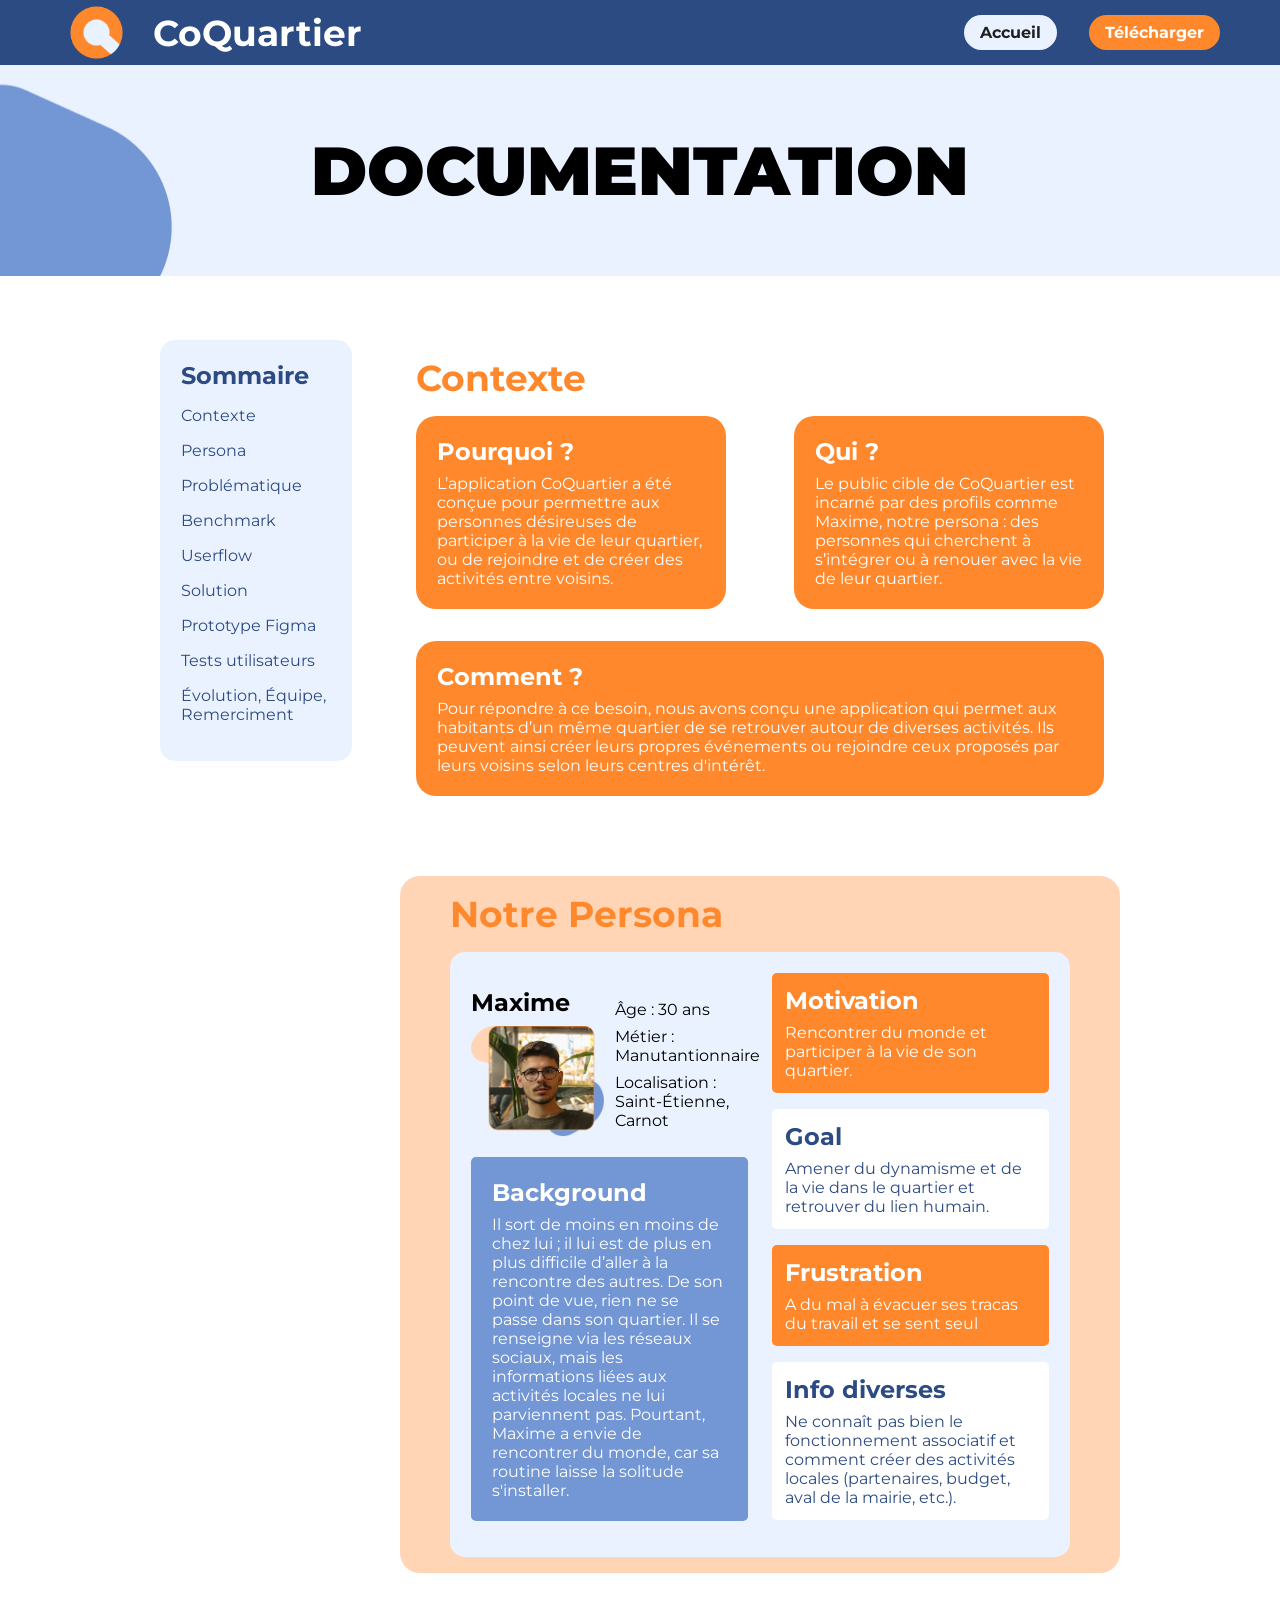
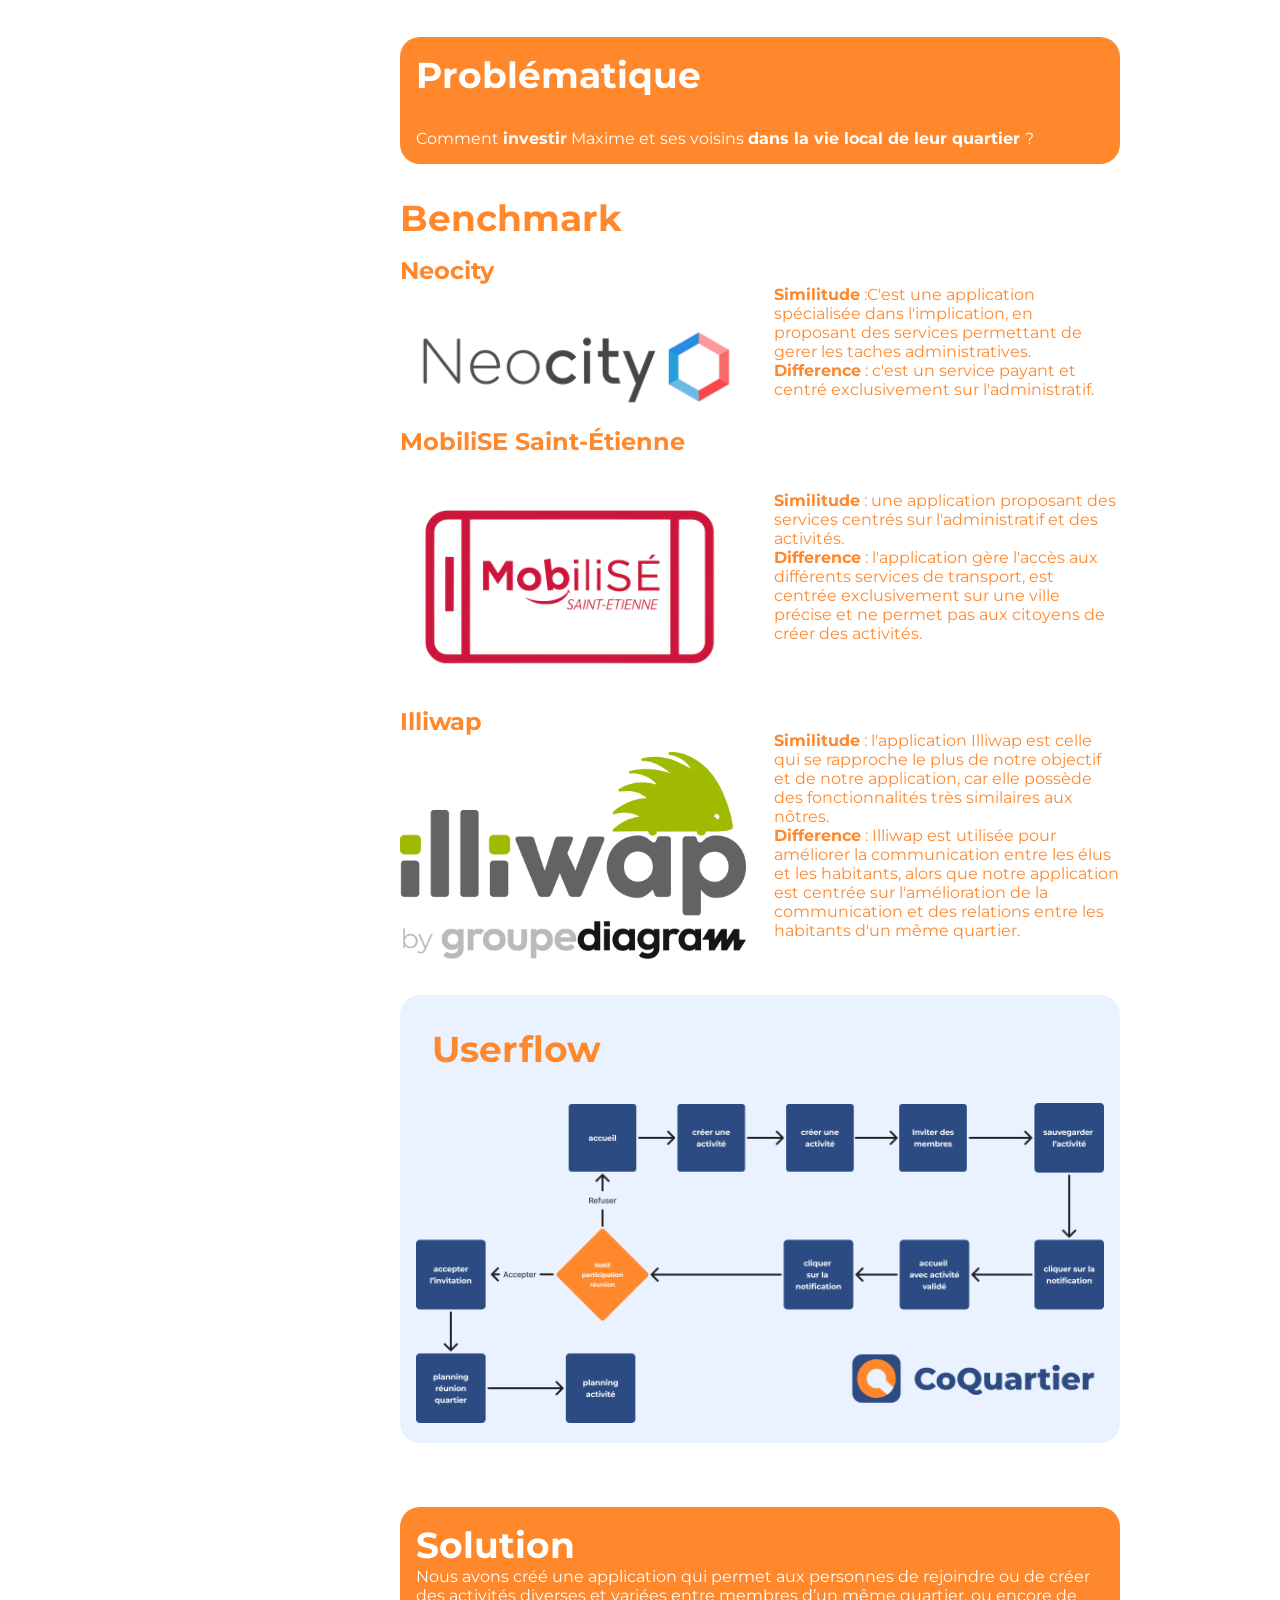
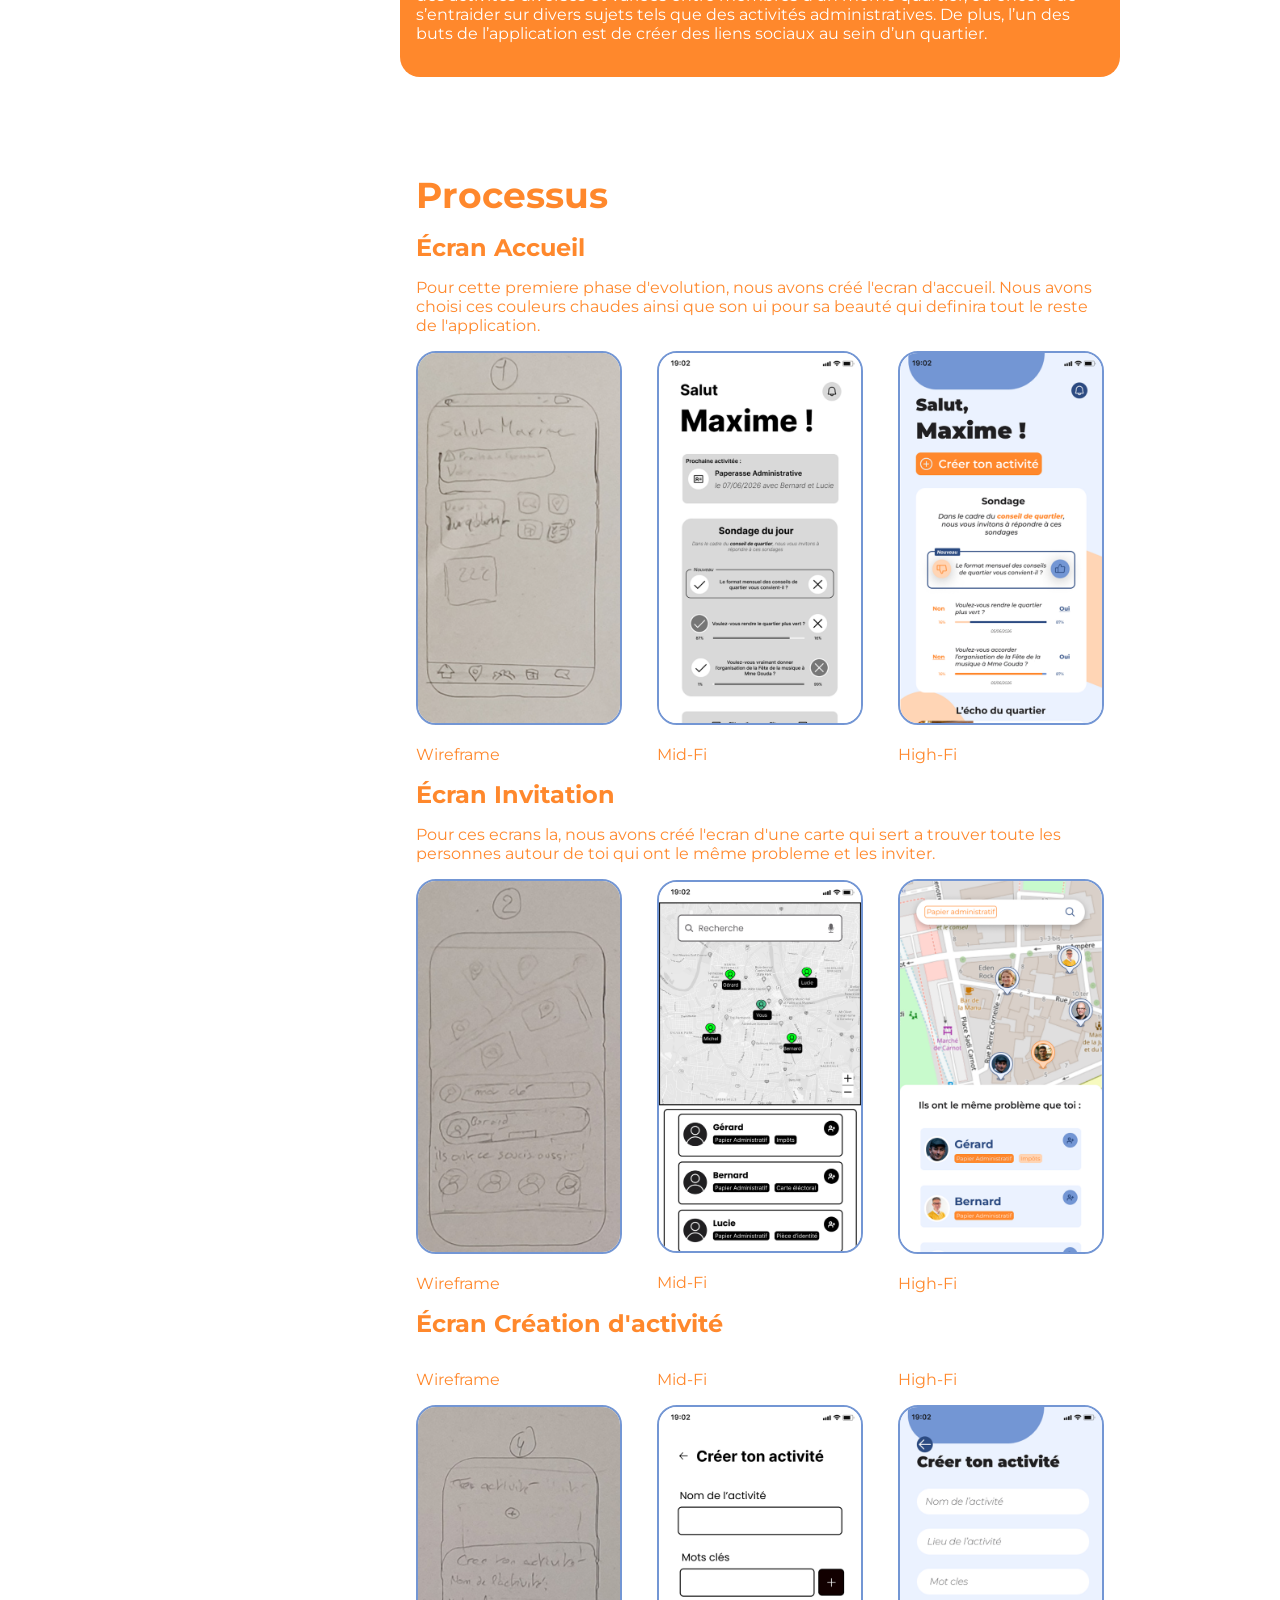
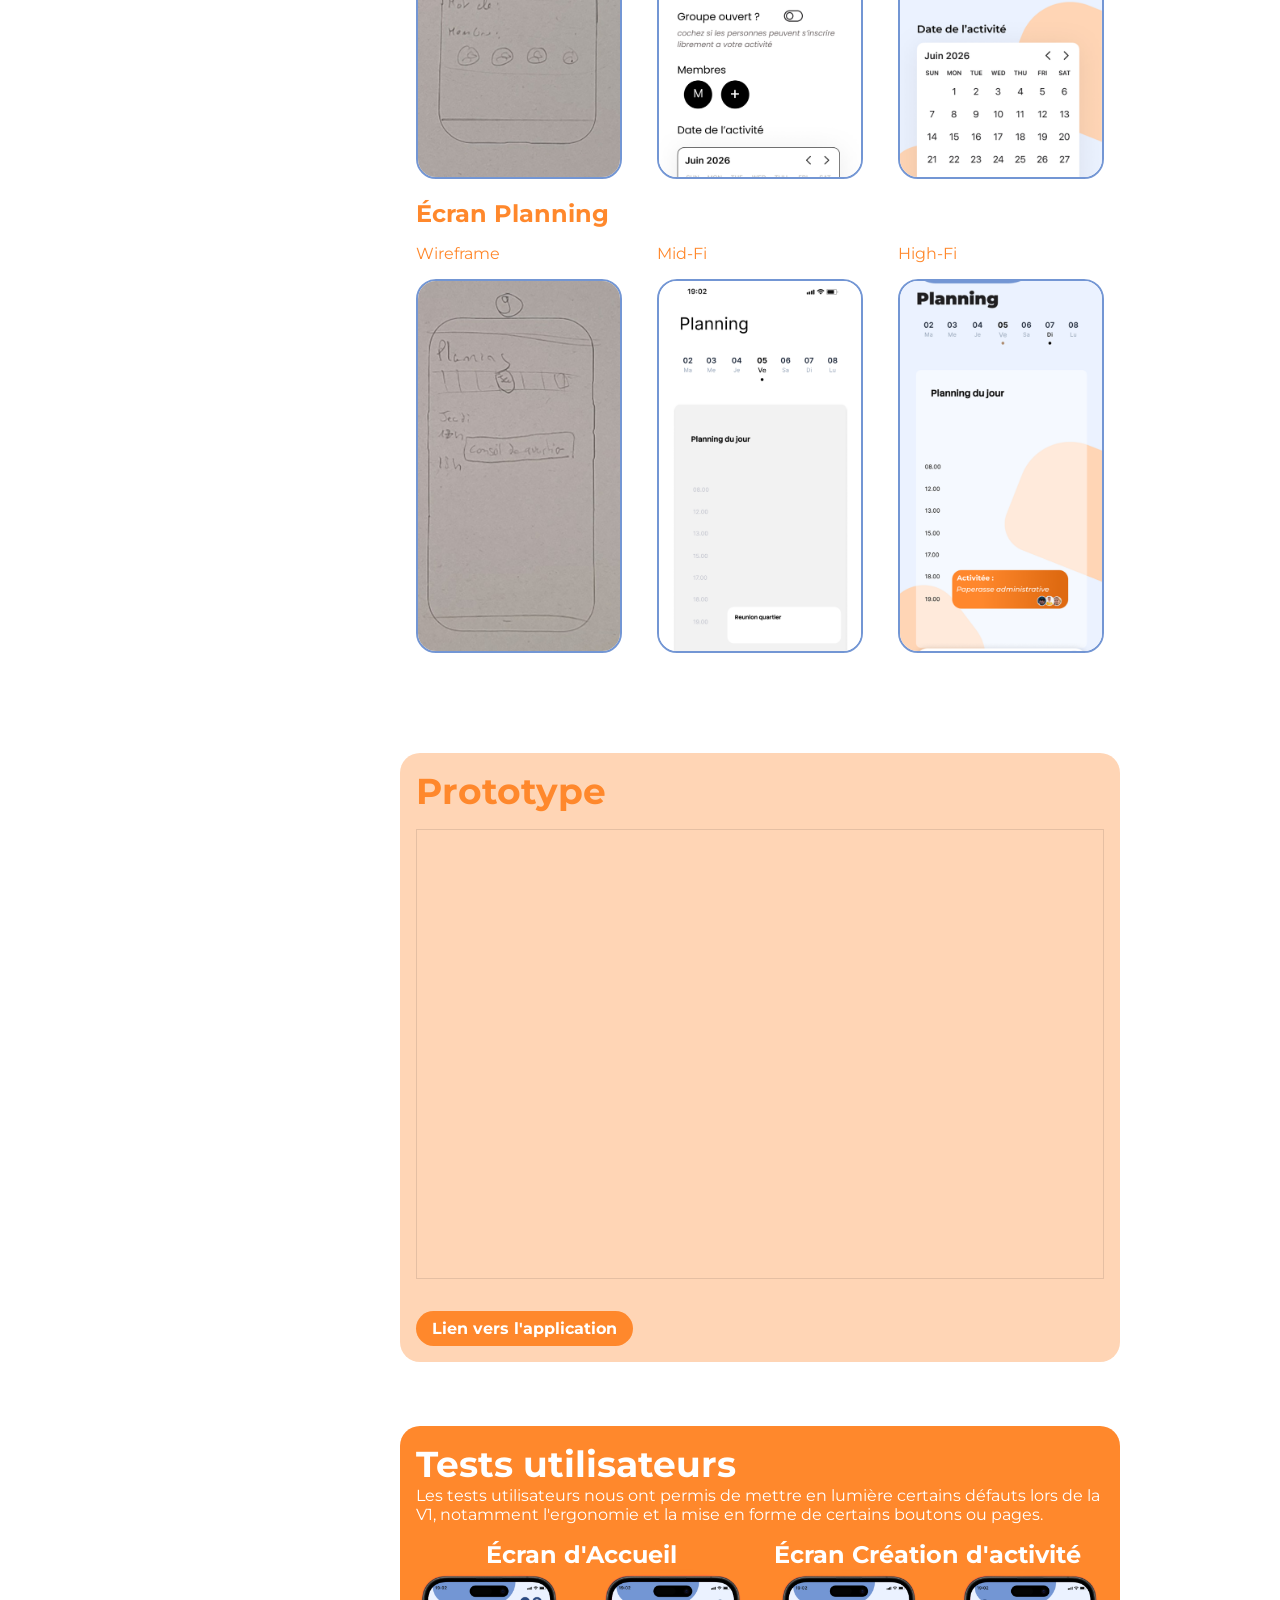
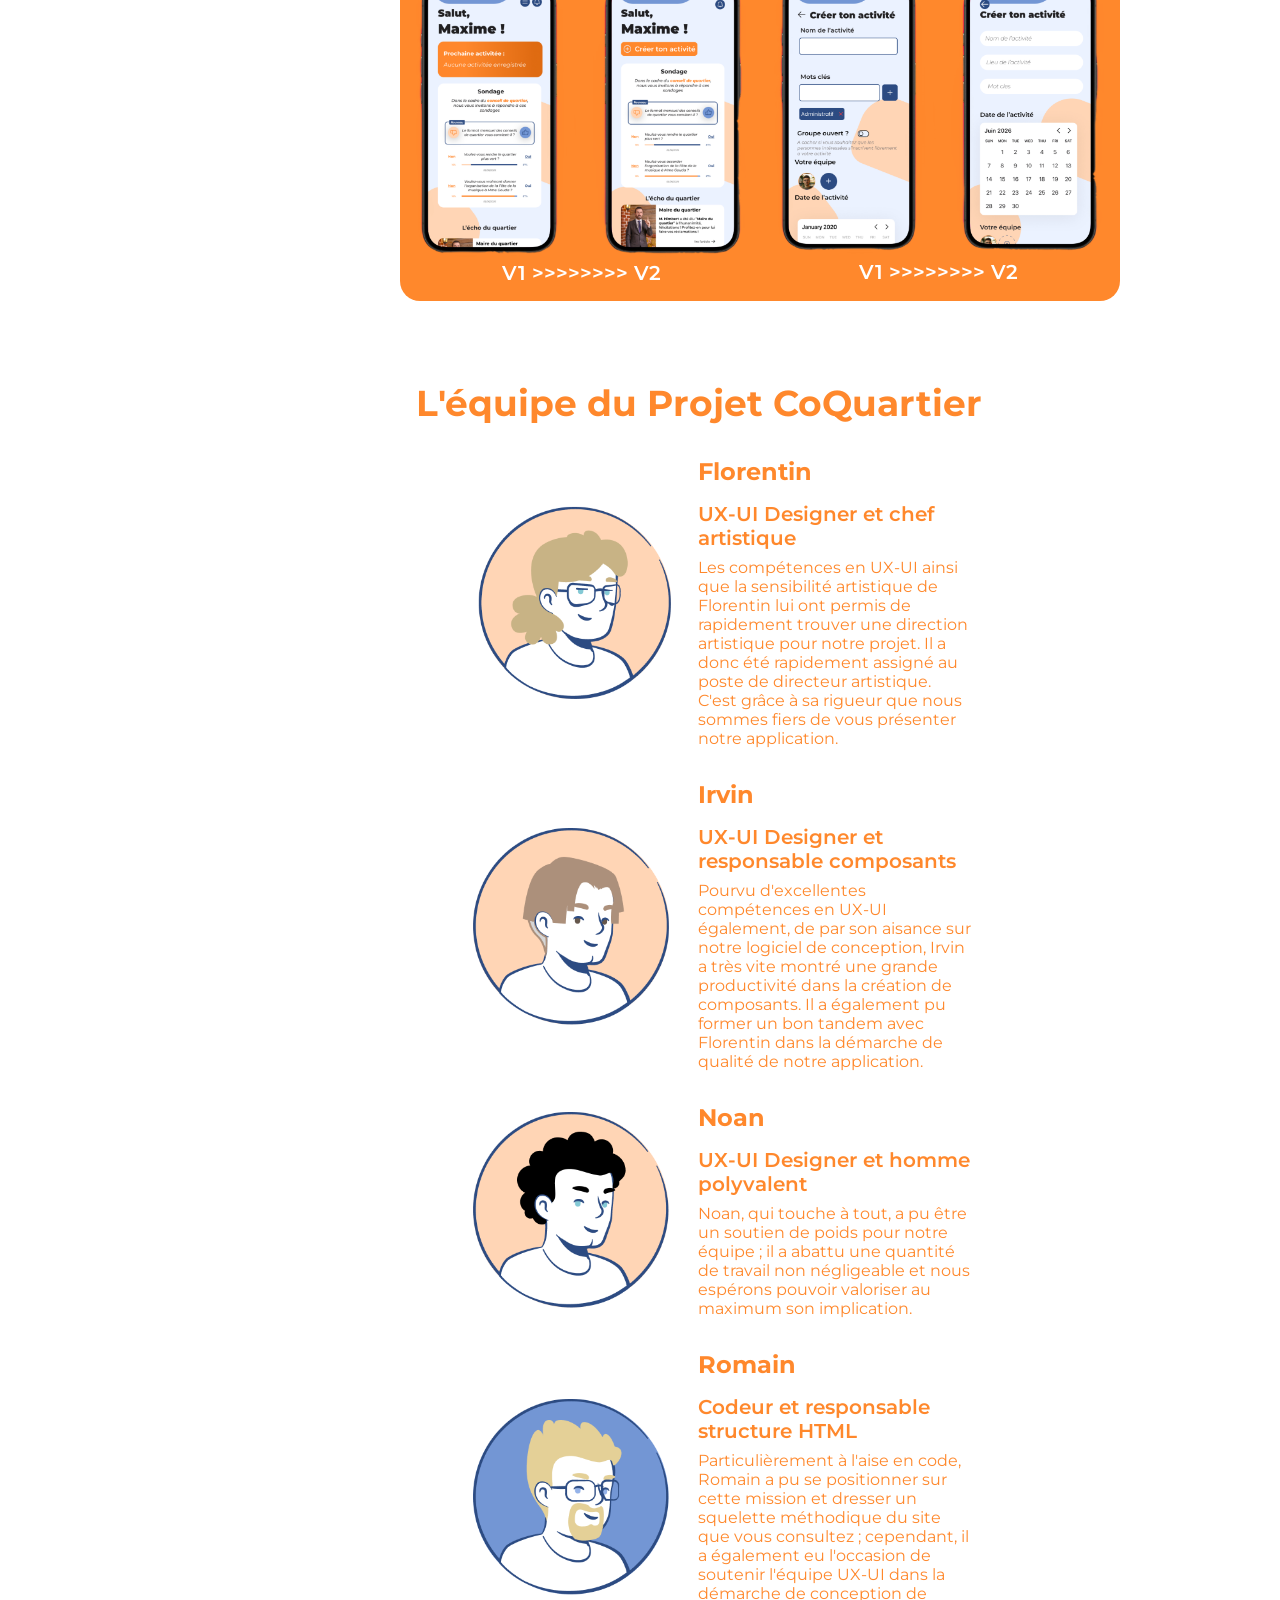
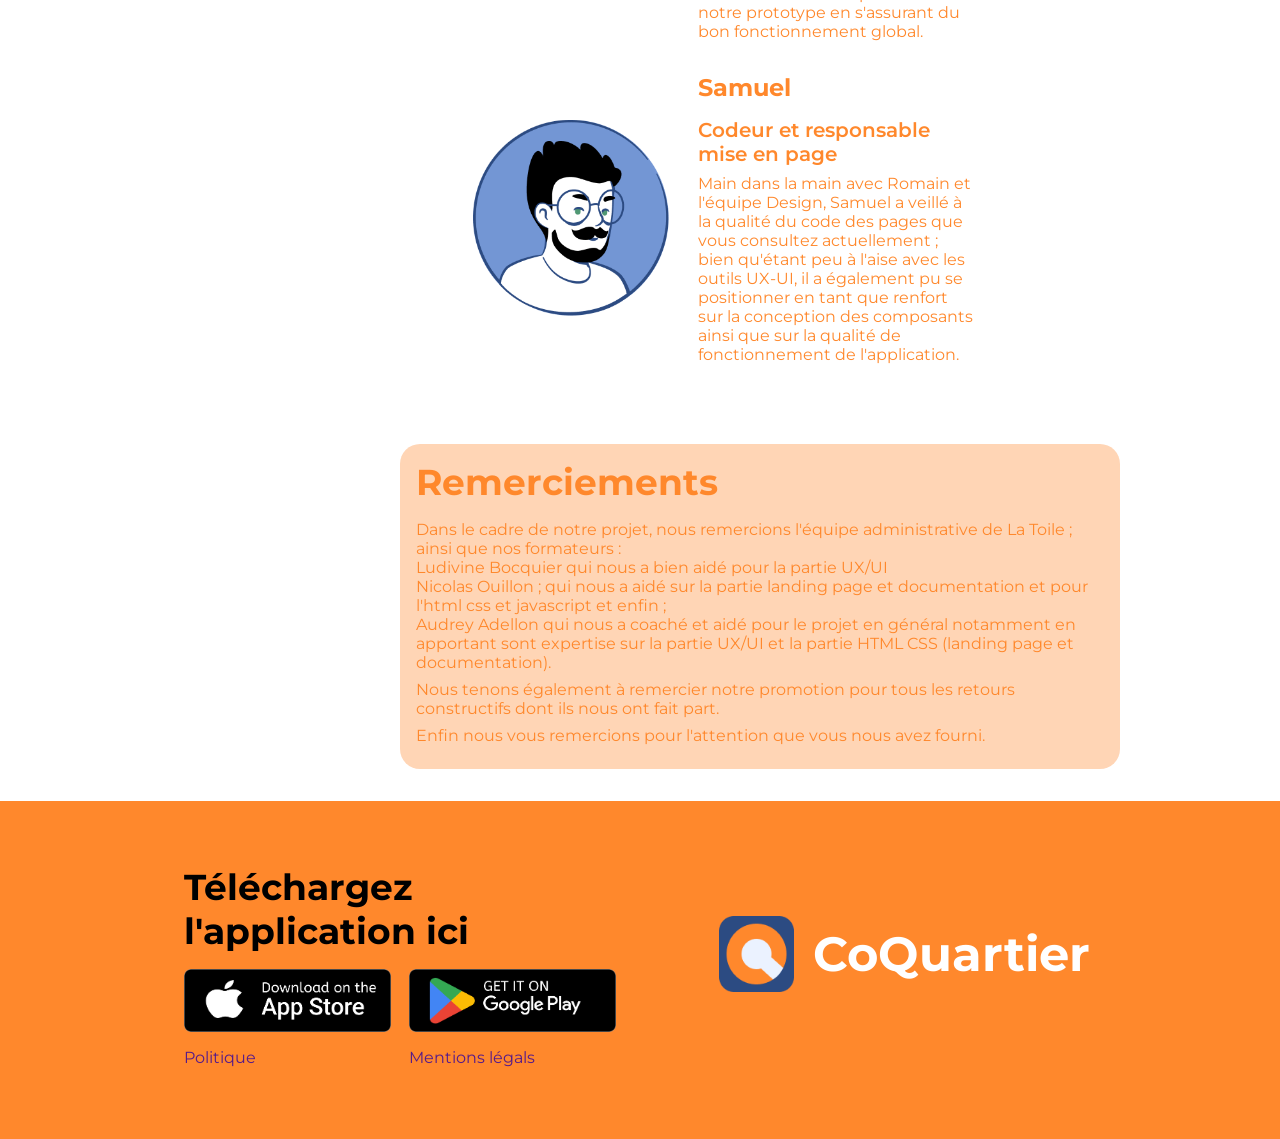
==== commit dd6f93d7: "3.0" ====
--- a/documentation.html
+++ b/documentation.html
@@ -198,7 +198,7 @@
                 </div>
             </section>
 
-            <section id="userflow" class="pt-32 pb-32 p-16 mb-32 mt-32 radius-20 bg-orangeclair"> <!-- userflow -->
+            <section id="userflow" class="pt-32 pb-32 p-16 mb-32 mt-32 radius-20 bg-bleuclair"> <!-- userflow -->
                 <h2 class="orange mb-16 p-16">Userflow</h2>
                 <div>
                     <img src="assets/documentation/userflow/Userflow.png" alt="userflow" class="w-100">
@@ -261,7 +261,7 @@
                 </div>
                 <div class="flex space-between align-center"> <!-- Écran Invitation-->
                     <h3 class="w-100 mb-16">Écran Invitation</h3>
-                    <p class="w-100 mb-16"></p>
+                    <p class="w-100 mb-16">Pour ces ecrans la, nous avons créé l'ecran d'une carte qui sert a trouver toute les personnes autour de toi qui ont le même probleme et les inviter.</p>
                     <div class="w-30"> <!-- wireframe -->
                         
                         <img src="assets/documentation/wireframes/croquis/Invitation.png" alt=""
@@ -349,15 +349,17 @@
 
                 <div class="flex space-between align-start">
                     <div class="w-48">
-                        <h3 class="text-center orange">Écran d'Accueil</h3>
+                        <h3 class="text-center">Écran d'Accueil</h3>
                         <img src="assets/documentation/wireframes/test utilisateur/test utilisateur V1.png" alt="V1"
                             class="w-100">
-
-                    </div>
-                    <div class="w-48">
-                        <h3 class="orange">Écran Création d'activité</h3>
+                        <h4 class="text-center">V1 >>>>>>>> V2</h4>
+
+                    </div>
+                    <div class="w-48">
+                        <h3>Écran Création d'activité</h3>
                         <img src="assets/documentation/wireframes/test utilisateur/test utilisateur V2.png" alt="V2"
                             class="w-100">
+                        <h4 class="text-center">V1 >>>>>>>> V2</h4>
 
                     </div>
                 </div>
@@ -534,10 +536,13 @@
             </section>
 
             <section class="orange bg-orangeclair pt-32 pb-32 p-16 mb-32 mt-32 radius-20"> <!-- remerciement -->
-                <h2 class="mb-16">Les remerciement</h2>
-                <h4 class="mb-8">Nous vous remercions de votre attention et du temps que vous nous avez accordé. </h4>
-
-                <h4>Nous espérons que cette présentation vous aura intéressés et sommes impatients de vous accueillir au sein de l'écosystème CoQuartier.</h4>
+                <h2 class="mb-16">Remerciements</h2>
+                <p class="mb-8">Dans le cadre de notre projet, nous remercions l'équipe administrative de  La Toile ;
+ainsi que nos formateurs : <br> Ludivine Bocquier qui nous a bien aidé pour la partie UX/UI <br>
+Nicolas Ouillon ; qui nous a aidé sur la partie landing page et documentation et pour l'html css et javascript et enfin ;<br> Audrey Adellon qui nous a coaché et aidé pour le projet en général notamment en apportant sont expertise sur la partie UX/UI et la partie HTML CSS (landing page et documentation). </p>
+<p class="mb-8">Nous tenons également à remercier notre promotion pour tous les retours constructifs dont ils nous ont fait part.</p>
+<p class="mb-8">Enfin nous vous remercions pour l'attention que vous nous avez fourni.</p>
+
                 
             </section>
         </div>
--- a/styles.css
+++ b/styles.css
@@ -343,6 +343,7 @@
 .bgimg {
     background-image: url(assets/pexels-tasso-mitsarakis-4849571-7745999.jpg);
     background-position: 0%;
+    height: 85vh;
     
 }
 
@@ -370,6 +371,7 @@
     background-color: #7396D4;
     color: white;
     padding: 2px;
+
 }
     /* --- BG Doc --- */
 
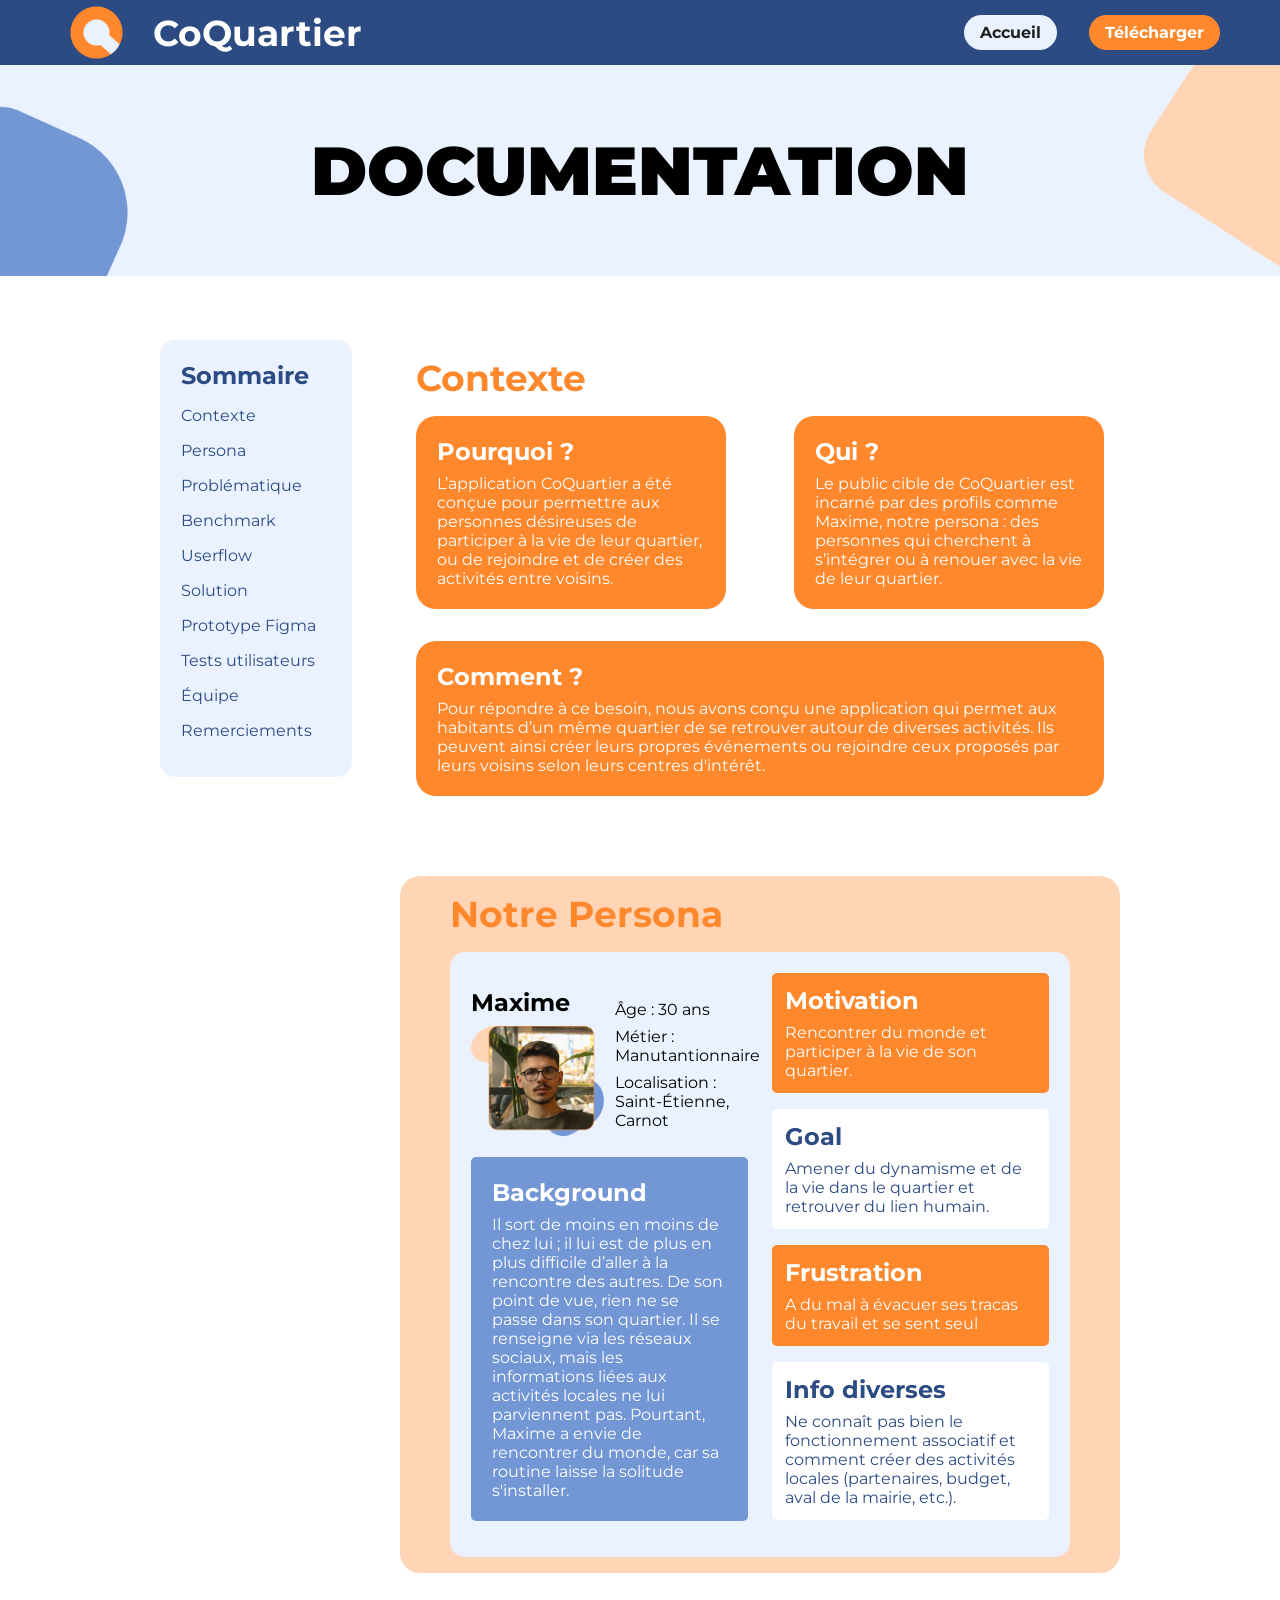
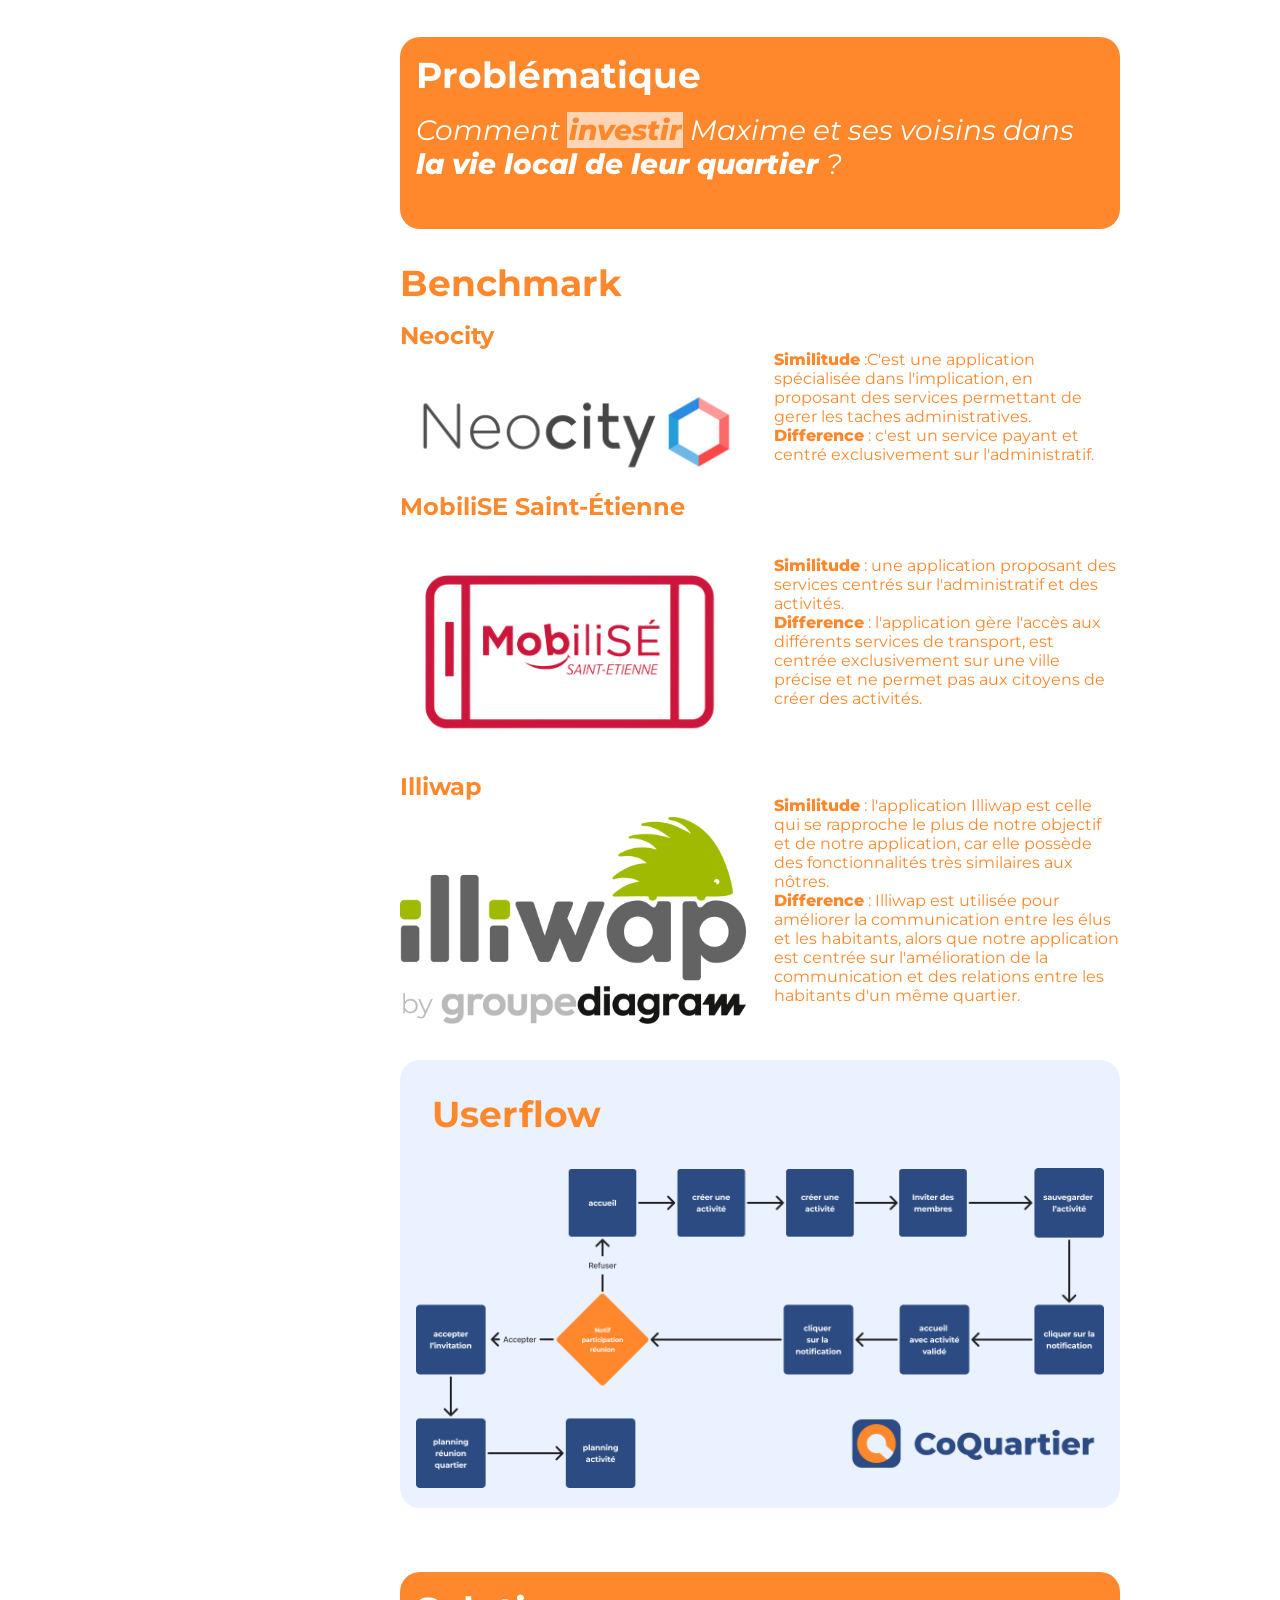
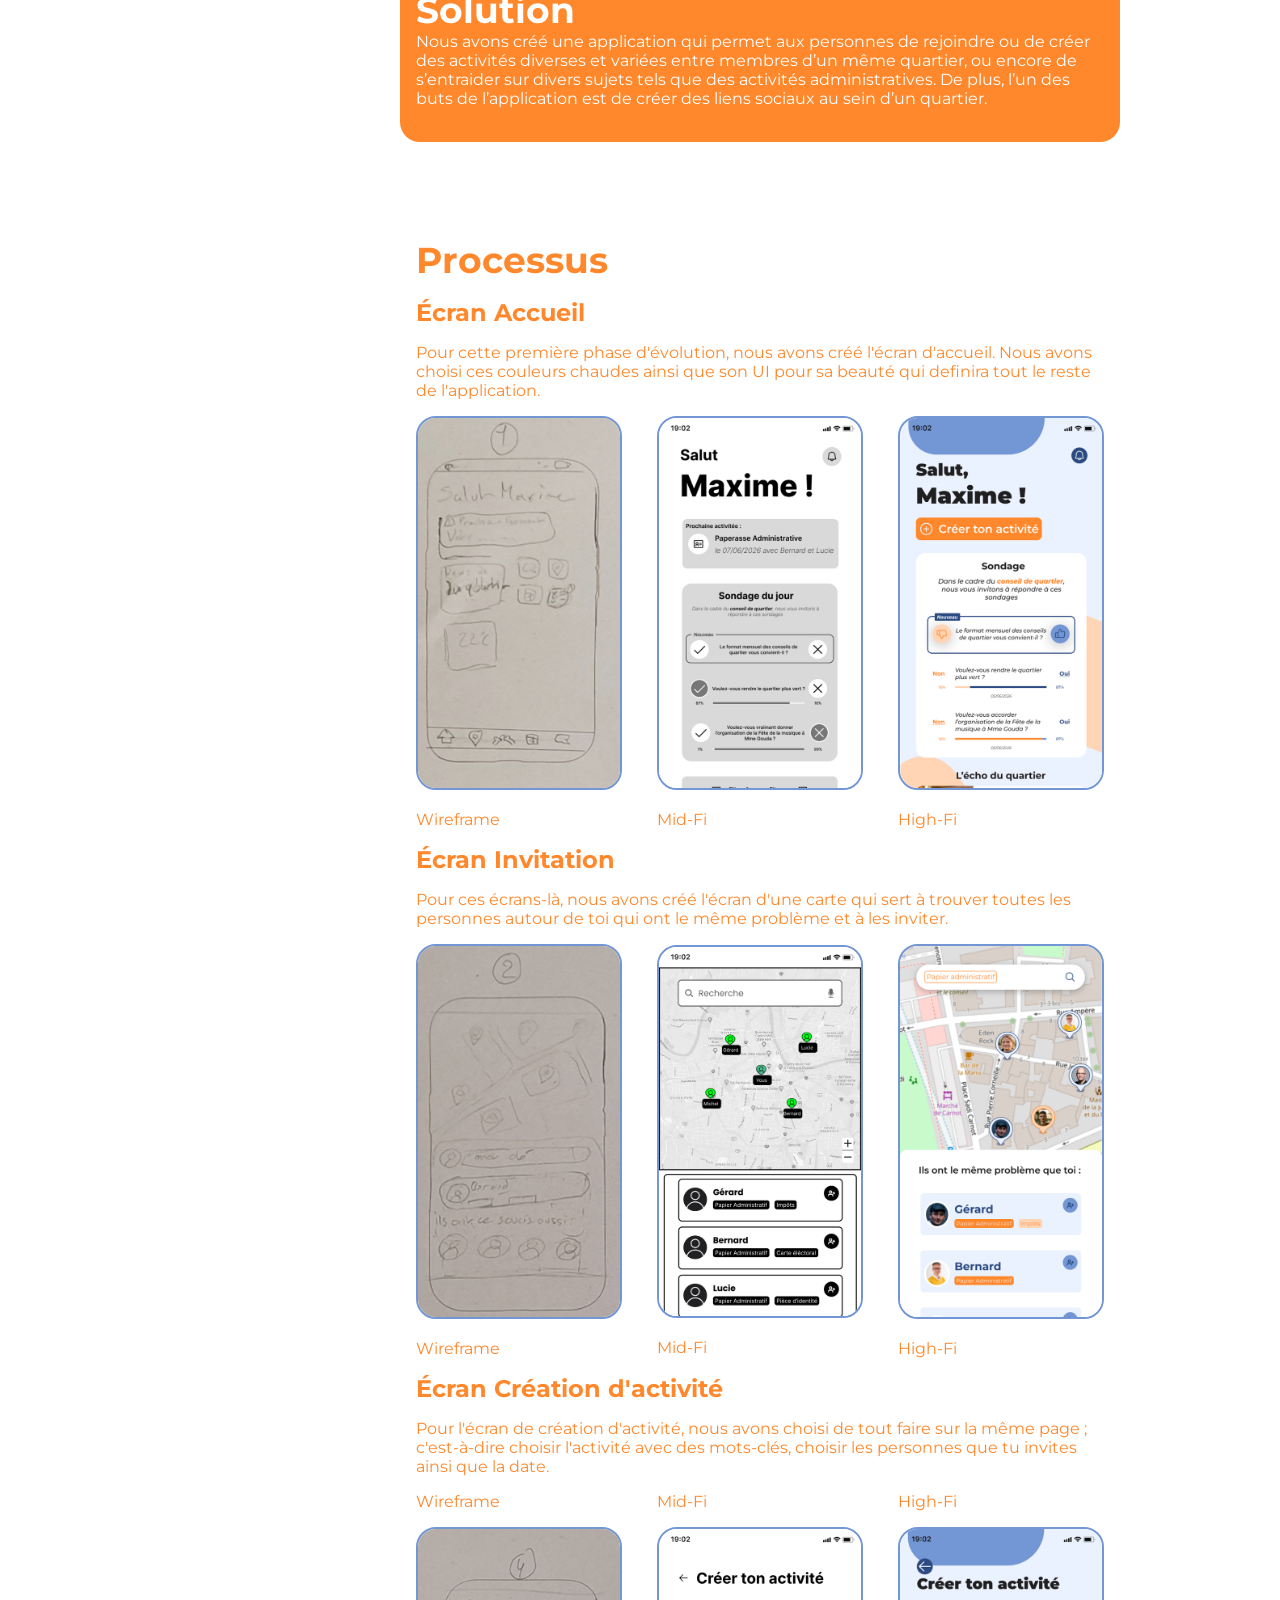
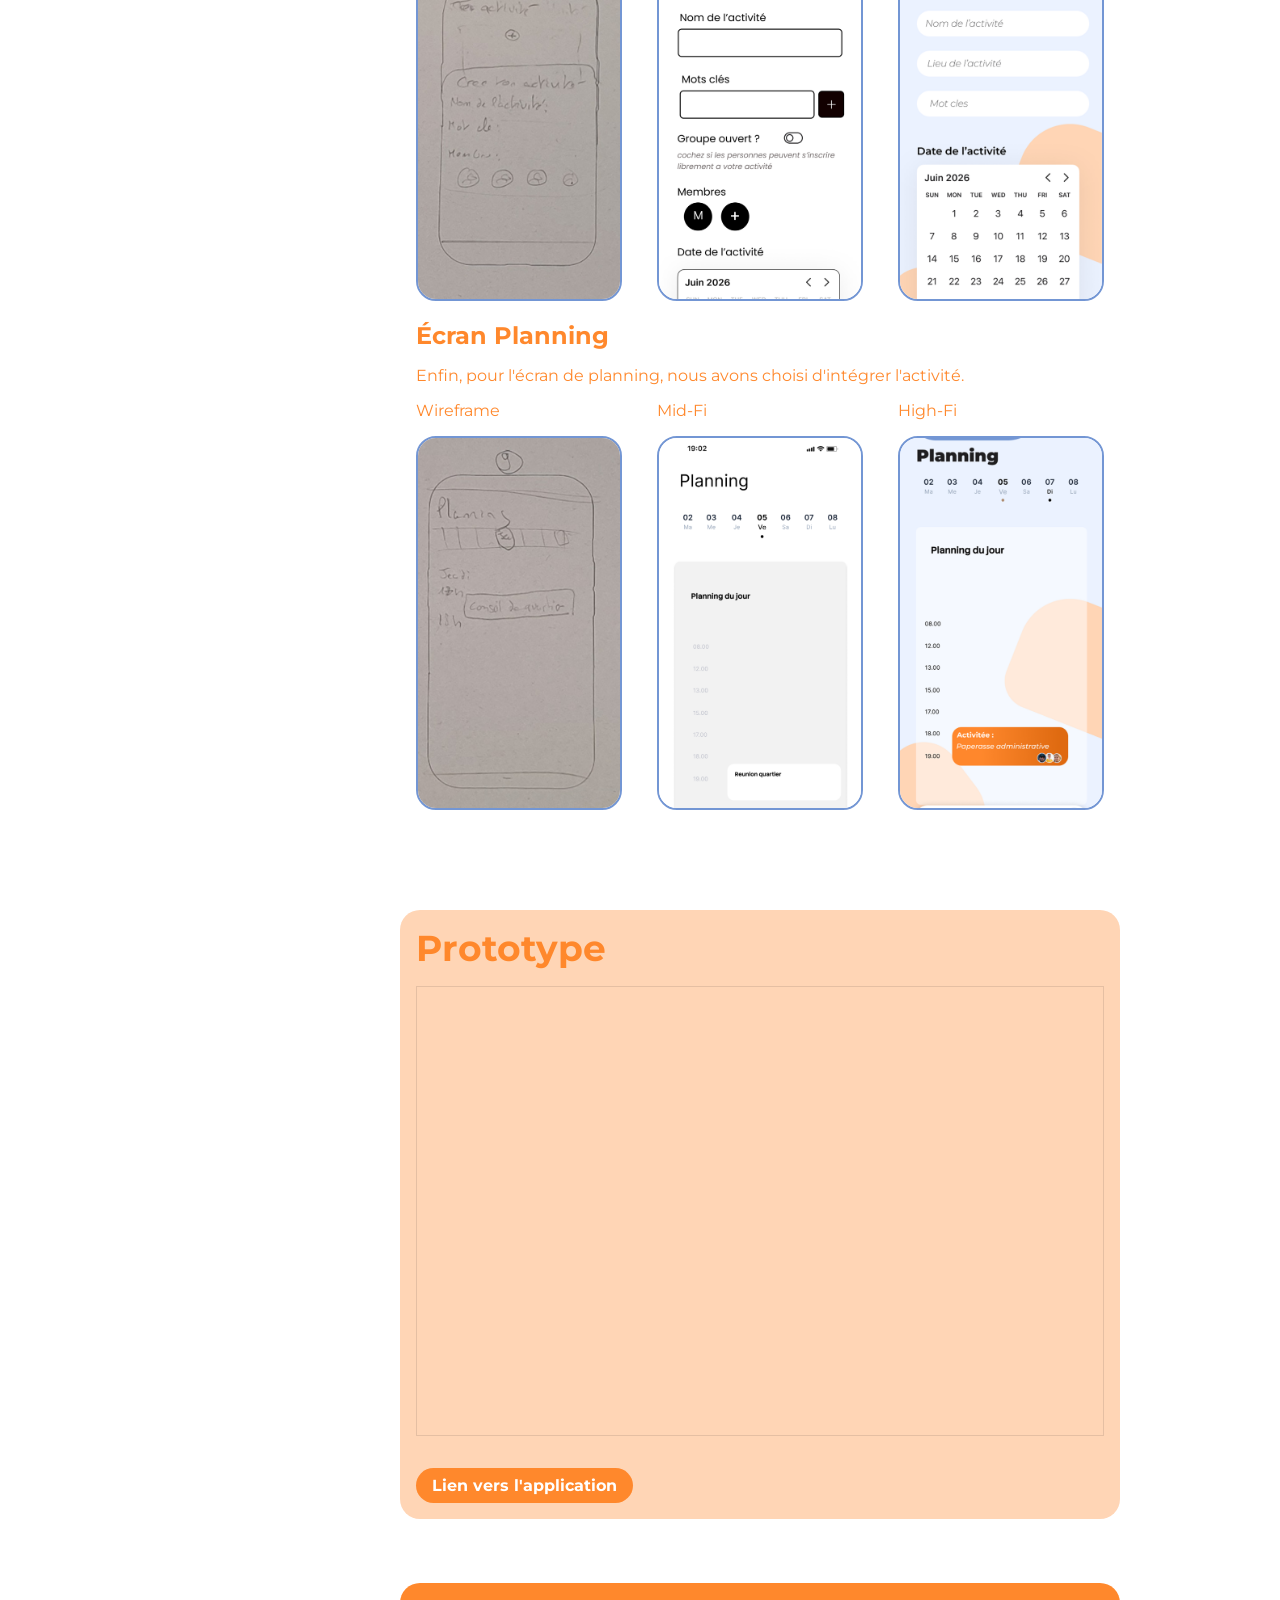
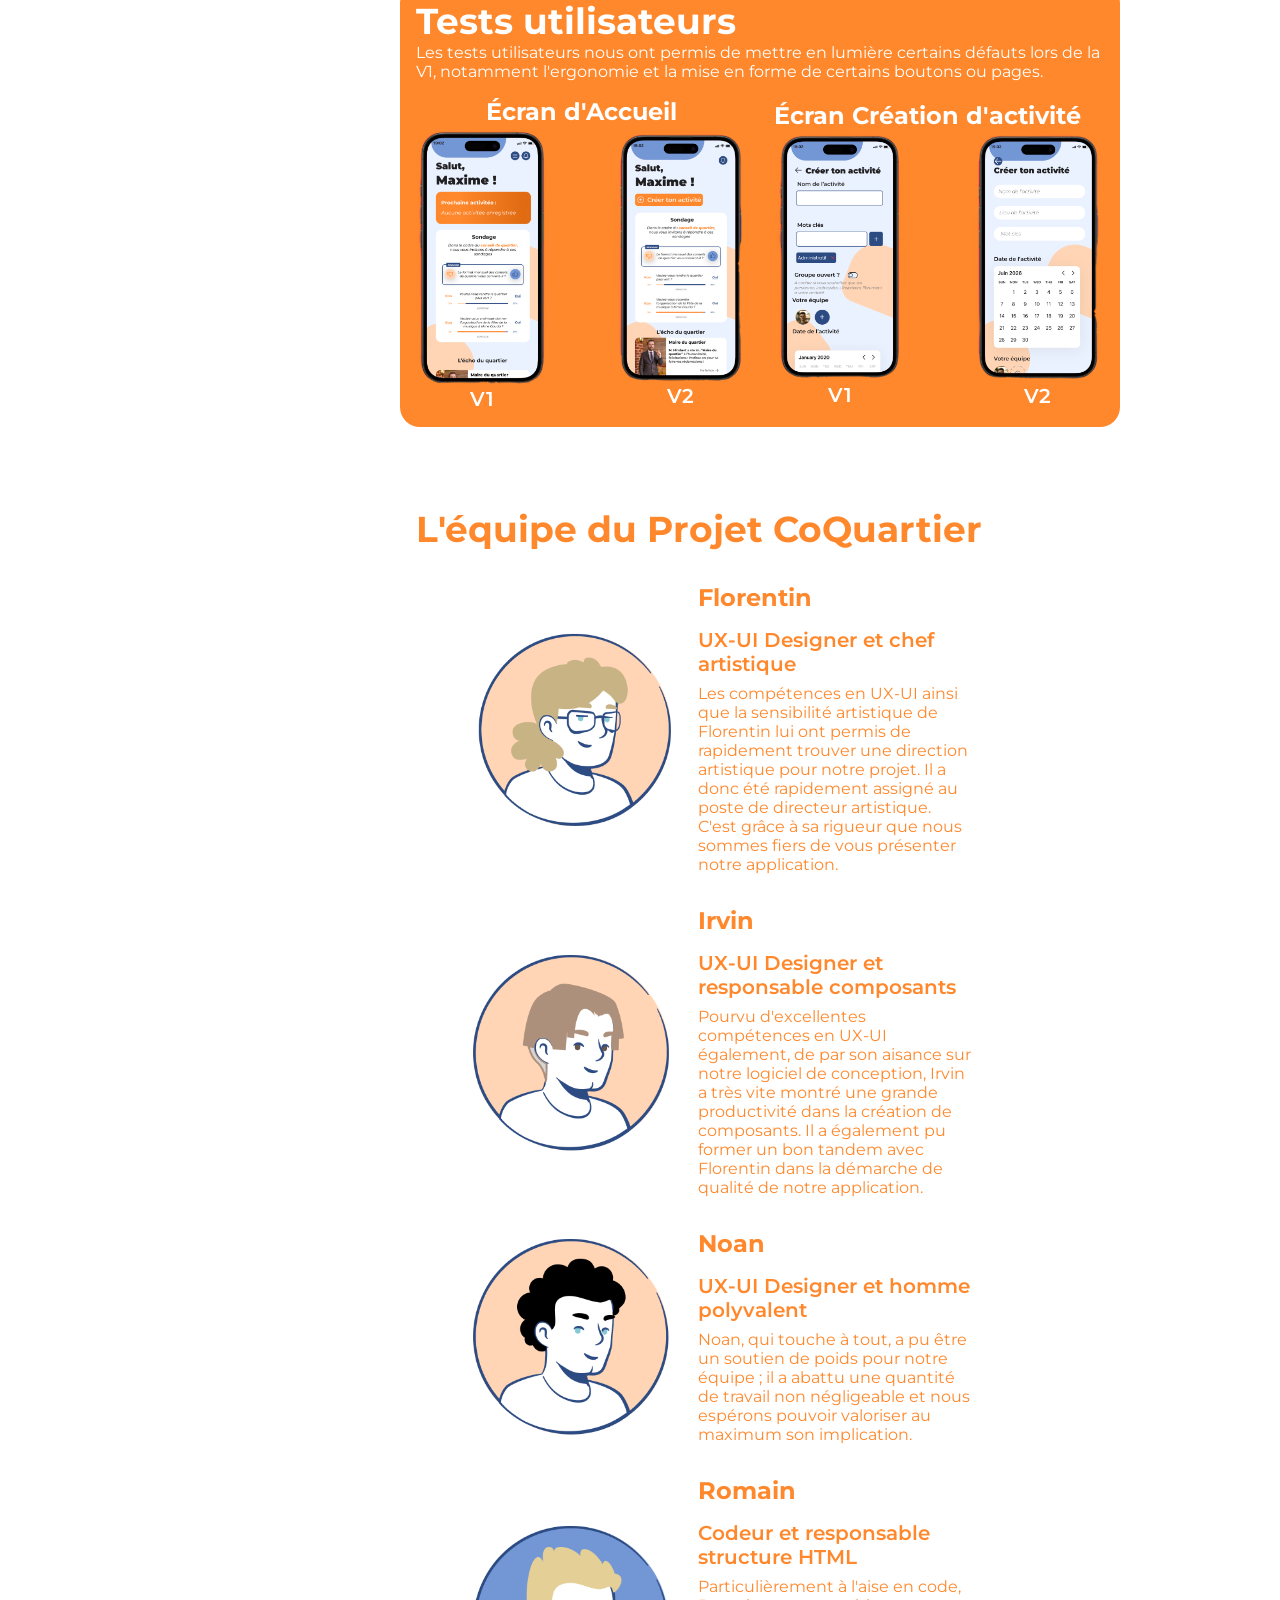
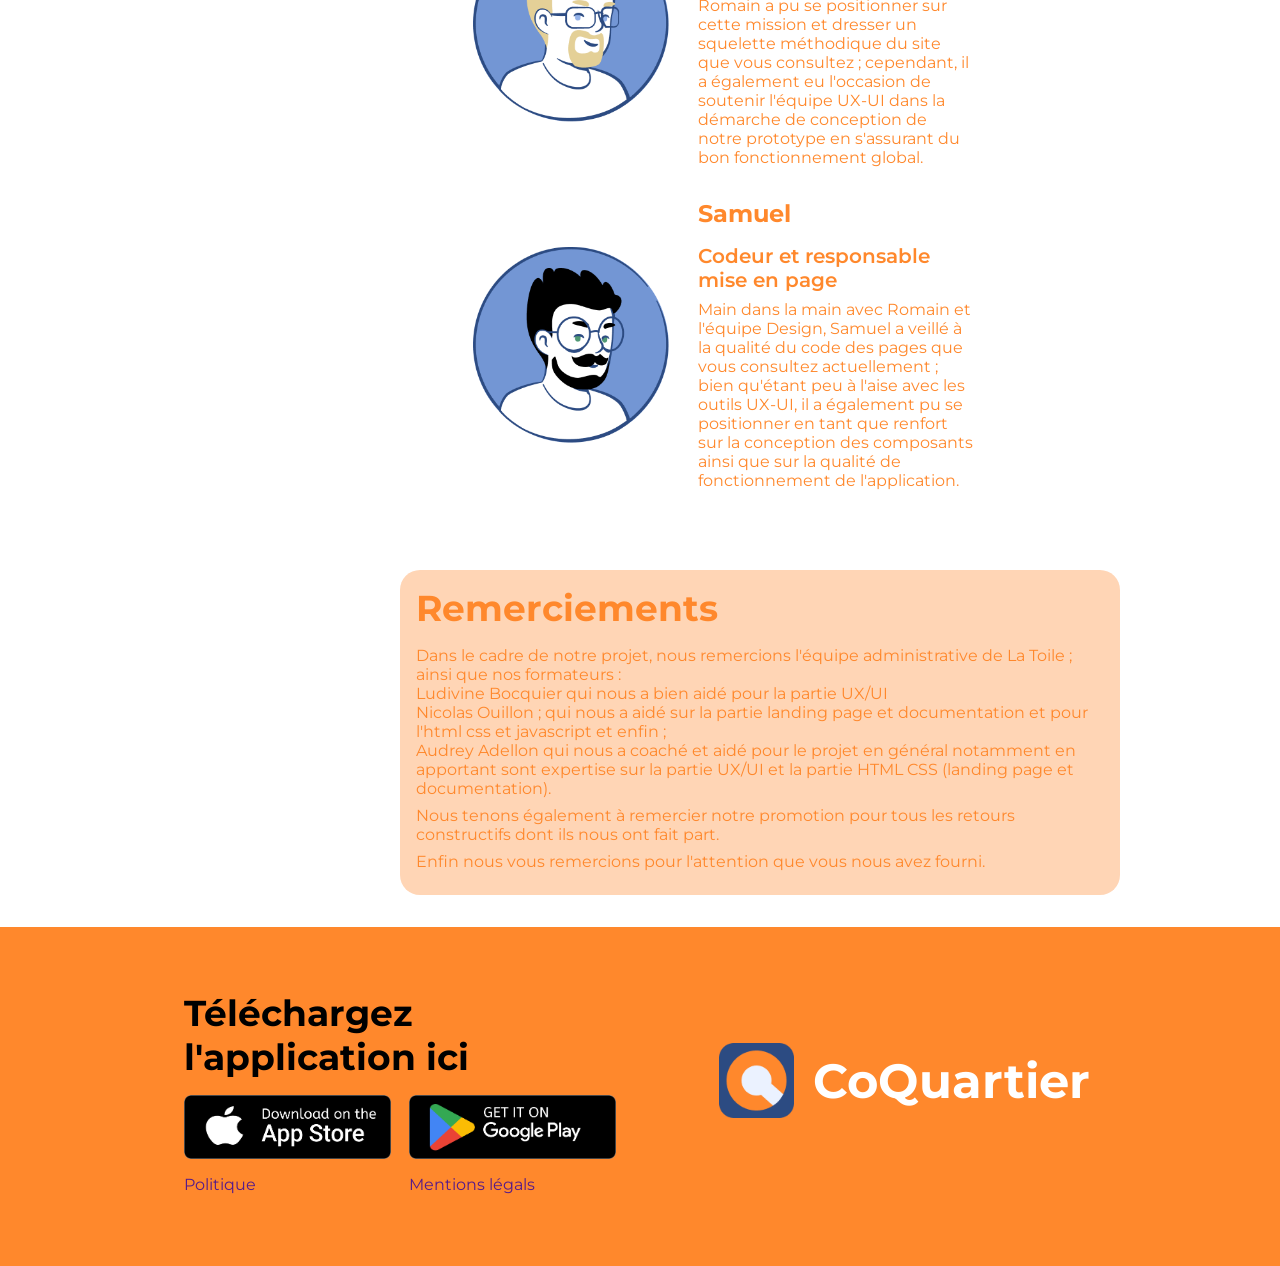
==== commit b64bd39a: "3.2" ====
--- a/documentation.html
+++ b/documentation.html
@@ -50,7 +50,8 @@
                     <a href="#solution" class="bleu">Solution</a>
                     <a href="#Prototype Figma" class="bleu">Prototype Figma</a>
                     <a href="#tests utilisateurs" class="bleu">Tests utilisateurs</a>
-                    <a href="#evolution equipe remerciement" class="bleu">Évolution, Équipe, Remerciment</a>
+                    <a href="#equipe" class="bleu">Équipe</a>
+                    <a href="#remerciement" class="bleu">Remerciements</a>
                 </nav>
             </div>
         </div>
@@ -145,11 +146,11 @@
 
             <section id="problematique" class="bg-orange white w-100 pt-32 pb-32 p-16 mb-32 mt-32 radius-20">
                 <!-- problématique -->
-                <h2 class="mb-32">Problématique</h2>
+                <h2 class="mb-16">Problématique</h2>
                 <div>
                     <div class="flex">
-                        <p class="w-100">Comment <span class="bold">investir</span> Maxime et
-                            ses voisins <span class="bold">dans la vie local de leur quartier </span>?</p>
+                        <p class="w-100 p-problematique mb-32">Comment <span class="bold background-investir orange">investir</span> Maxime et
+                            ses voisins dans <span class="bold">la vie local de leur quartier </span>?</p>
                     </div>
                 </div>
 
@@ -158,15 +159,17 @@
             <section class="orange" id="benchmark">
                 <h2 class="mb-16">Benchmark</h2>
                 <div class="flex space-between align-center">
-                    
+
                     <div class="w-48">
                         <h3 class="mb-16">Neocity</h3>
                         <img src="assets/documentation/benchmark/neocity-logo-700.png" alt="" class="w-100">
                     </div>
                     <div class="w-48">
-                        <p><span class="bold">Similitude</span> :C'est une application spécialisée dans l'implication, en proposant des services
+                        <p><span class="bold">Similitude</span> :C'est une application spécialisée dans l'implication,
+                            en proposant des services
                             permettant de gerer les taches administratives. </p>
-                        <p><span class="bold">Difference</span> : c'est un service payant et centré exclusivement sur l'administratif. </p>
+                        <p><span class="bold">Difference</span> : c'est un service payant et centré exclusivement sur
+                            l'administratif. </p>
                     </div>
 
                     <div class="w-48">
@@ -174,10 +177,12 @@
                         <img src="assets/documentation/benchmark/mobiliSE.png" alt="" class="w-100">
                     </div>
                     <div class="w-48">
-                        <p><span class="bold">Similitude</span> : une application proposant des services centrés sur l'administratif et des
+                        <p><span class="bold">Similitude</span> : une application proposant des services centrés sur
+                            l'administratif et des
                             activités.
                         </p>
-                        <p><span class="bold">Difference</span> : l'application gère l'accès aux différents services de transport, est centrée
+                        <p><span class="bold">Difference</span> : l'application gère l'accès aux différents services de
+                            transport, est centrée
                             exclusivement sur une ville précise et ne permet pas aux citoyens de créer des activités.
                         </p>
                     </div>
@@ -187,10 +192,12 @@
                         <img src="assets/documentation/benchmark/illiwap-by_1.png" alt="" class="w-100">
                     </div>
                     <div class="w-48">
-                        <p><span class="bold">Similitude</span> : l'application Illiwap est celle qui se rapproche le plus de notre objectif et de
+                        <p><span class="bold">Similitude</span> : l'application Illiwap est celle qui se rapproche le
+                            plus de notre objectif et de
                             notre application, car elle possède des fonctionnalités très similaires aux nôtres. </p>
 
-                        <p><span class="bold">Difference</span> : Illiwap est utilisée pour améliorer la communication entre les élus et les
+                        <p><span class="bold">Difference</span> : Illiwap est utilisée pour améliorer la communication
+                            entre les élus et les
                             habitants, alors que notre application est centrée sur l'amélioration de la communication et
                             des
                             relations entre les habitants d'un même quartier. </p>
@@ -238,53 +245,59 @@
                 <h2 class="mb-16 pt-16">Processus</h2>
                 <div class="flex space-between align-center"> <!-- Écran Accueil-->
                     <h3 class="w-100 mb-16">Écran Accueil</h3>
-                    <p class="w-100 mb-16">Pour cette premiere phase d'evolution, nous avons créé l'ecran d'accueil. Nous avons choisi ces couleurs chaudes ainsi que son ui pour sa beauté qui definira tout le reste de l'application. </p>
+                    <p class="w-100 mb-16">Pour cette première phase d'évolution, nous avons créé l'écran d'accueil.
+                        Nous avons choisi ces couleurs chaudes ainsi que son UI pour sa beauté qui definira tout le
+                        reste de l'application. </p>
                     <div class="w-30"> <!-- wireframe -->
-                        
+
                         <img src="assets/documentation/wireframes/croquis/Accueil.png" alt=""
                             class="w-100 mb-16 border">
-                            <p class="mb-16">Wireframe</p>
+                        <p class="mb-16">Wireframe</p>
                     </div>
 
                     <div class="w-30"> <!-- mid-fi -->
-                        
+
                         <img src="assets/documentation/wireframes/Mid-Fi/Accueil.png" alt="" class="w-100 mb-16 border">
                         <p class="mb-16">Mid-Fi</p>
                     </div>
 
                     <div class="w-30"> <!-- hi-fi -->
-                        
+
                         <img src="assets/documentation/wireframes/High-Fi/Accueil.png" alt=""
                             class="w-100 mb-16 border">
-                            <p class="mb-16">High-Fi</p>
+                        <p class="mb-16">High-Fi</p>
                     </div>
                 </div>
                 <div class="flex space-between align-center"> <!-- Écran Invitation-->
                     <h3 class="w-100 mb-16">Écran Invitation</h3>
-                    <p class="w-100 mb-16">Pour ces ecrans la, nous avons créé l'ecran d'une carte qui sert a trouver toute les personnes autour de toi qui ont le même probleme et les inviter.</p>
+                    <p class="w-100 mb-16">Pour ces écrans-là, nous avons créé l'écran d'une carte qui sert à trouver
+                        toutes les personnes autour de toi qui ont le même problème et à les inviter.</p>
                     <div class="w-30"> <!-- wireframe -->
-                        
+
                         <img src="assets/documentation/wireframes/croquis/Invitation.png" alt=""
                             class="w-100 mb-16 border">
-                            <p class="mb-16">Wireframe</p>
+                        <p class="mb-16">Wireframe</p>
                     </div>
 
                     <div class="w-30"> <!-- mid-fi -->
-                        
+
                         <img src="assets/documentation/wireframes/Mid-Fi/Invitation.png" alt=""
                             class="w-100 mb-16 border">
-                            <p class="mb-16">Mid-Fi</p>
+                        <p class="mb-16">Mid-Fi</p>
                     </div>
 
                     <div class="w-30"> <!-- hi-fi -->
-                        
+
                         <img src="assets/documentation/wireframes/High-Fi/Invitation.png" alt=""
-                            class="w-100 mb-16 border"><p class="mb-16">High-Fi</p>
+                            class="w-100 mb-16 border">
+                        <p class="mb-16">High-Fi</p>
                     </div>
                 </div>
                 <div class="flex space-between align-center"> <!-- Écran Création d'activité-->
                     <h3 class="w-100 mb-16">Écran Création d'activité</h3>
-                    <p class="w-100 mb-16"></p>
+                    <p class="w-100 mb-16">Pour l'écran de création d'activité, nous avons choisi de tout faire sur la
+                        même page ; c'est-à-dire choisir l'activité avec des mots-clés, choisir les personnes que tu
+                        invites ainsi que la date. </p>
                     <div class="w-30"> <!-- wireframe -->
                         <p class="mb-16">Wireframe</p>
                         <img src="assets/documentation/wireframes/croquis/Création d'activité.png" alt=""
@@ -305,8 +318,11 @@
                 </div>
                 <div class="flex space-between align-center"> <!-- Écran Planning-->
                     <h3 class="w-100 mb-16">Écran Planning</h3>
+                    <p class="mb-16 w-100">Enfin, pour l'écran de planning, nous avons choisi d'intégrer l'activité.</p>
                     <div class="w-30"> <!-- wireframe -->
+
                         <p class="mb-16">Wireframe</p>
+
                         <img src="assets/documentation/wireframes/croquis/Planning.png" alt=""
                             class="w-100 mb-16 border">
                     </div>
@@ -343,130 +359,163 @@
 
             <section id="tests utilisateurs" class=" bg-orange white pt-32 pb-32 p-16 mb-32 mt-32 radius-20">
                 <!-- test utilisateur -->
+                 <div class="w-100">
                 <h2>Tests utilisateurs</h2>
                 <p class="mb-16">Les tests utilisateurs nous ont permis de mettre en lumière certains défauts lors
                     de la V1, notamment l'ergonomie et la mise en forme de certains boutons ou pages.</p>
-
-                <div class="flex space-between align-start">
-                    <div class="w-48">
-                        <h3 class="text-center">Écran d'Accueil</h3>
-                        <img src="assets/documentation/wireframes/test utilisateur/test utilisateur V1.png" alt="V1"
-                            class="w-100">
-                        <h4 class="text-center">V1 >>>>>>>> V2</h4>
-
-                    </div>
-                    <div class="w-48">
-                        <h3>Écran Création d'activité</h3>
-                        <img src="assets/documentation/wireframes/test utilisateur/test utilisateur V2.png" alt="V2"
-                            class="w-100">
-                        <h4 class="text-center">V1 >>>>>>>> V2</h4>
-
-                    </div>
-                </div>
-
-            </section>
-
-            <section id="evolution equipe remerciement" class="orange pt-32 pb-32 p-16 mb-32 mt-32 radius-20">
-                <!-- équipe -->
-                <h2 class="mb-32">L'équipe du Projet CoQuartier</h2>
-                <div class="flex align-center">
-                    <div class="w-10">
-                        <div class="fleche-de-gauche2 flex align-center">
-                            <i class="ph ph-caret-left"></i>
-                        </div>
-                    </div>
-                    <div class="w-75">
-                        <div class="swiper myswiper2">
-                            <div class="swiper-wrapper">
-                                <div class="swiper-slide">
-                                    <div class="flex space-between align-center mb-32">
-
-                                        <img src="assets/documentation/equipe/Flo.png" alt="Florentin" class="w-40">
-                                        <div class="w-55">
-                                            <h3 class="mb-16">Florentin</h3>
-                                            <h4 class="mb-8">UX-UI Designer et chef artistique</h4>
-
-                                            <p>Les compétences en UX-UI ainsi que la sensibilité artistique de Florentin lui ont permis de rapidement trouver une direction artistique pour notre projet. Il a donc été rapidement assigné au poste de directeur artistique. C'est grâce à sa rigueur que nous sommes fiers de vous présenter notre application.</p>
-                                        </div>
+                </div>
+
+                <div class="flex space-between align-center">
+                    <div class="w-48 flex align-center space-between">
+                        <h3 class="text-center w-100">Écran d'Accueil</h3>
+                        <div class="w-40 flex">
+                            <img src="assets/documentation/wireframes/test utilisateur/Accueil V1.png" alt="" class="w-100">
+                            <h4 class="text-center w-100">V1</h4>
+                        </div>
+                    
+                    <h4 class="w-5 text-center"><i class="ph ph-arrow-right"></i></h4>
+                    <div class="w-40 flex">
+                        <img src="assets/documentation/wireframes/test utilisateur/Accueil V2.png" alt="" class="w-100">
+                        <h4 class="text-center w-100">V2</h4>
+                    </div></div>
+                    <div class="w-48 flex align-center space-between">
+                        <h3 class="text-cente w-100">Écran Création d'activité</h3>
+                        <div class="w-40 flex">
+                            <img src="assets/documentation/wireframes/test utilisateur/Crea V1.png" alt="" class="w-100">
+                            <h4 class="text-center w-100">V1</h4>
+                        </div>
+                    
+                    <h4 class="w-5 text-center"><i class="ph ph-arrow-right"></i></h4>
+                    <div class="w-40 flex">
+                        <img src="assets/documentation/wireframes/test utilisateur/Crea V2.png" alt="" class="w-100">
+                        <h4 class="text-center w-100">V2</h4>
+                    </div>
+                </div>
+
+
+        </div>
+
+        </section>
+
+        <section id="equipe" class="orange pt-32 pb-32 p-16 mb-32 mt-32 radius-20">
+            <!-- équipe -->
+            <h2 class="mb-32">L'équipe du Projet CoQuartier</h2>
+            <div class="flex align-center">
+                <div class="w-10">
+                    <div class="fleche-de-gauche2 flex align-center">
+                        <i class="ph ph-caret-left"></i>
+                    </div>
+                </div>
+                <div class="w-75">
+                    <div class="swiper myswiper2">
+                        <div class="swiper-wrapper">
+                            <div class="swiper-slide">
+                                <div class="flex space-between align-center mb-32">
+
+                                    <img src="assets/documentation/equipe/Flo.png" alt="Florentin" class="w-40">
+                                    <div class="w-55">
+                                        <h3 class="mb-16">Florentin</h3>
+                                        <h4 class="mb-8">UX-UI Designer et chef artistique</h4>
+
+                                        <p>Les compétences en UX-UI ainsi que la sensibilité artistique de Florentin
+                                            lui ont permis de rapidement trouver une direction artistique pour notre
+                                            projet. Il a donc été rapidement assigné au poste de directeur
+                                            artistique. C'est grâce à sa rigueur que nous sommes fiers de vous
+                                            présenter notre application.</p>
                                     </div>
-
                                 </div>
-                                <div class="swiper-slide">
-                                    <div class="flex space-between align-center mb-32">
-
-                                        <img src="assets/documentation/equipe/Irvin.png" alt="Irvin" class="w-40">
-
-                                        <div class="w-55">
-                                            <h3 class="mb-16">Irvin</h3>
-                                            <h4 class="mb-8">UX-UI Designer et responsable composants</h4>
-
-                                            <p>Pourvu d'excellentes compétences en UX-UI également, de par son aisance sur notre logiciel de conception, Irvin a très vite montré une grande productivité dans la création de composants. Il a également pu former un bon tandem avec Florentin dans la démarche de qualité de notre application.</p>
-                                        </div>
+
+                            </div>
+                            <div class="swiper-slide">
+                                <div class="flex space-between align-center mb-32">
+
+                                    <img src="assets/documentation/equipe/Irvin.png" alt="Irvin" class="w-40">
+
+                                    <div class="w-55">
+                                        <h3 class="mb-16">Irvin</h3>
+                                        <h4 class="mb-8">UX-UI Designer et responsable composants</h4>
+
+                                        <p>Pourvu d'excellentes compétences en UX-UI également, de par son aisance
+                                            sur notre logiciel de conception, Irvin a très vite montré une grande
+                                            productivité dans la création de composants. Il a également pu former un
+                                            bon tandem avec Florentin dans la démarche de qualité de notre
+                                            application.</p>
                                     </div>
-
                                 </div>
-                                <div class="swiper-slide">
-                                    <div class="flex space-between align-center mb-32">
-
-                                        <img src="assets/documentation/equipe/Noan.png" alt="Noan" class="w-40">
-                                        <div class="w-55">
-                                            <h3 class="mb-16">Noan</h3>
-                                            <h4 class="mb-8">UX-UI Designer et homme polyvalent</h4>
-
-                                            <p>Noan, qui touche à tout, a pu être un soutien de poids pour notre équipe ; il a abattu une quantité de travail non négligeable et nous espérons pouvoir valoriser au maximum son implication.</p>
-                                        </div>
+
+                            </div>
+                            <div class="swiper-slide">
+                                <div class="flex space-between align-center mb-32">
+
+                                    <img src="assets/documentation/equipe/Noan.png" alt="Noan" class="w-40">
+                                    <div class="w-55">
+                                        <h3 class="mb-16">Noan</h3>
+                                        <h4 class="mb-8">UX-UI Designer et homme polyvalent</h4>
+
+                                        <p>Noan, qui touche à tout, a pu être un soutien de poids pour notre équipe
+                                            ; il a abattu une quantité de travail non négligeable et nous espérons
+                                            pouvoir valoriser au maximum son implication.</p>
                                     </div>
-
                                 </div>
-                                <div class="swiper-slide">
-                                    <div class="flex space-between align-center mb-32">
-
-                                        <img src="assets/documentation/equipe/Rom.png" alt="Romain" class="w-40">
-                                        <div class="w-55">
-                                            <h3 class="mb-16">Romain</h3>
-                                            <h4 class="mb-8">Codeur et responsable structure HTML</h4>
-
-                                            <p>Particulièrement à l'aise en code, Romain a pu se positionner sur cette mission et dresser un squelette méthodique du site que vous consultez ; cependant, il a également eu l'occasion de soutenir l'équipe UX-UI dans la démarche de conception de notre prototype en s'assurant du bon fonctionnement global.</p>
-                                        </div>
+
+                            </div>
+                            <div class="swiper-slide">
+                                <div class="flex space-between align-center mb-32">
+
+                                    <img src="assets/documentation/equipe/Rom.png" alt="Romain" class="w-40">
+                                    <div class="w-55">
+                                        <h3 class="mb-16">Romain</h3>
+                                        <h4 class="mb-8">Codeur et responsable structure HTML</h4>
+
+                                        <p>Particulièrement à l'aise en code, Romain a pu se positionner sur cette
+                                            mission et dresser un squelette méthodique du site que vous consultez ;
+                                            cependant, il a également eu l'occasion de soutenir l'équipe UX-UI dans
+                                            la démarche de conception de notre prototype en s'assurant du bon
+                                            fonctionnement global.</p>
                                     </div>
-
-
                                 </div>
-                                <div class="swiper-slide">
-                                    <div class="flex space-between align-center">
-
-                                        <img src="assets/documentation/equipe/Sam.png" alt="Samuel" class="w-40">
-                                        <div class="w-55">
-                                            <h3 class="mb-16">Samuel</h3>
-                                            <h4 class="mb-8">Codeur et responsable mise en page</h4>
-
-
-                                            <p>Main dans la main avec Romain et l'équipe Design, Samuel a veillé à la qualité du code des pages que vous consultez actuellement ; bien qu'étant peu à l'aise avec les outils UX-UI, il a également pu se positionner en tant que renfort sur la conception des composants ainsi que sur la qualité de fonctionnement de l'application.
-                                            </p>
-                                        </div>
+
+
+                            </div>
+                            <div class="swiper-slide">
+                                <div class="flex space-between align-center">
+
+                                    <img src="assets/documentation/equipe/Sam.png" alt="Samuel" class="w-40">
+                                    <div class="w-55">
+                                        <h3 class="mb-16">Samuel</h3>
+                                        <h4 class="mb-8">Codeur et responsable mise en page</h4>
+
+
+                                        <p>Main dans la main avec Romain et l'équipe Design, Samuel a veillé à la
+                                            qualité du code des pages que vous consultez actuellement ; bien
+                                            qu'étant peu à l'aise avec les outils UX-UI, il a également pu se
+                                            positionner en tant que renfort sur la conception des composants ainsi
+                                            que sur la qualité de fonctionnement de l'application.
+                                        </p>
                                     </div>
-
-
-
-
                                 </div>
 
-                            </div>
-
-
-                            <div class="swiper-pagination"></div>
-                        </div>
-                    </div>
-
-
-                    <div class="w-10">
-                        <div class="fleche-de-droite2 flex align-center">
-                            <i class="ph ph-caret-right"></i>
-                        </div>
-                    </div>
-                </div>
-
-                <!--<div>
+
+
+
+                            </div>
+
+                        </div>
+
+
+                        <div class="swiper-pagination"></div>
+                    </div>
+                </div>
+
+
+                <div class="w-10">
+                    <div class="fleche-de-droite2 flex align-center">
+                        <i class="ph ph-caret-right"></i>
+                    </div>
+                </div>
+            </div>
+
+            <!--<div>
                     <div class="flex space-between align-center mb-32">
 
                         <img src="assets/documentation/equipe/Flo.png" alt="Florentin" class="w-40">
@@ -533,19 +582,24 @@
                         </div>
                     </div>
                 </div>-->
-            </section>
-
-            <section class="orange bg-orangeclair pt-32 pb-32 p-16 mb-32 mt-32 radius-20"> <!-- remerciement -->
-                <h2 class="mb-16">Remerciements</h2>
-                <p class="mb-8">Dans le cadre de notre projet, nous remercions l'équipe administrative de  La Toile ;
-ainsi que nos formateurs : <br> Ludivine Bocquier qui nous a bien aidé pour la partie UX/UI <br>
-Nicolas Ouillon ; qui nous a aidé sur la partie landing page et documentation et pour l'html css et javascript et enfin ;<br> Audrey Adellon qui nous a coaché et aidé pour le projet en général notamment en apportant sont expertise sur la partie UX/UI et la partie HTML CSS (landing page et documentation). </p>
-<p class="mb-8">Nous tenons également à remercier notre promotion pour tous les retours constructifs dont ils nous ont fait part.</p>
-<p class="mb-8">Enfin nous vous remercions pour l'attention que vous nous avez fourni.</p>
-
-                
-            </section>
-        </div>
+        </section>
+
+        <section class="orange bg-orangeclair pt-32 pb-32 p-16 mb-32 mt-32 radius-20" id="remerciement">
+            <!-- remerciement -->
+            <h2 class="mb-16">Remerciements</h2>
+            <p class="mb-8">Dans le cadre de notre projet, nous remercions l'équipe administrative de La Toile ;
+                ainsi que nos formateurs : <br> Ludivine Bocquier qui nous a bien aidé pour la partie UX/UI <br>
+                Nicolas Ouillon ; qui nous a aidé sur la partie landing page et documentation et pour l'html css et
+                javascript et enfin ;<br> Audrey Adellon qui nous a coaché et aidé pour le projet en général
+                notamment en apportant sont expertise sur la partie UX/UI et la partie HTML CSS (landing page et
+                documentation). </p>
+            <p class="mb-8">Nous tenons également à remercier notre promotion pour tous les retours constructifs
+                dont ils nous ont fait part.</p>
+            <p class="mb-8">Enfin nous vous remercions pour l'attention que vous nous avez fourni.</p>
+
+
+        </section>
+    </div>
     </div>
     <footer class="flex space-between align-center pt-64 pb-64 bg-orange">
         <div class="flex space-around align-center container-1000" id="ddl">
--- a/styles.css
+++ b/styles.css
@@ -378,6 +378,8 @@
 .bgherodoc {
     background-image: url(assets/documentation/hero.png);
     background-position: 0%;
+    background-size: cover;
+    
     
 }
 /* ------------------------------
@@ -478,6 +480,15 @@
     font-weight: 600;
 }
 
+.h4, i{
+    font-size: 24px;
+}
+
+.p-problematique{
+    font-size: 28px;
+    font-style: italic;
+}
+
 p {
     font-family: "Montserrat", sans-serif;
     font-optical-sizing: auto;
@@ -486,6 +497,7 @@
     font-size: 16px;
 }
 
+
 ul {
     font-family: "Montserrat", sans-serif;
     font-optical-sizing: auto;
@@ -543,12 +555,11 @@
 }
 
 
-.bold{
-    font-weight: 700;
-}
-
-
-
+
+.background-investir{
+    background-color: #FFD5B5;
+    padding: 1px 2px;
+}
 
 /* ------------------------------
             CTA et CARD
@@ -651,6 +662,7 @@
     padding: 15px 20px;
 }
 
+
 .sur1 {
     background-color: #ebf2ff;
     color: #2C4B82;
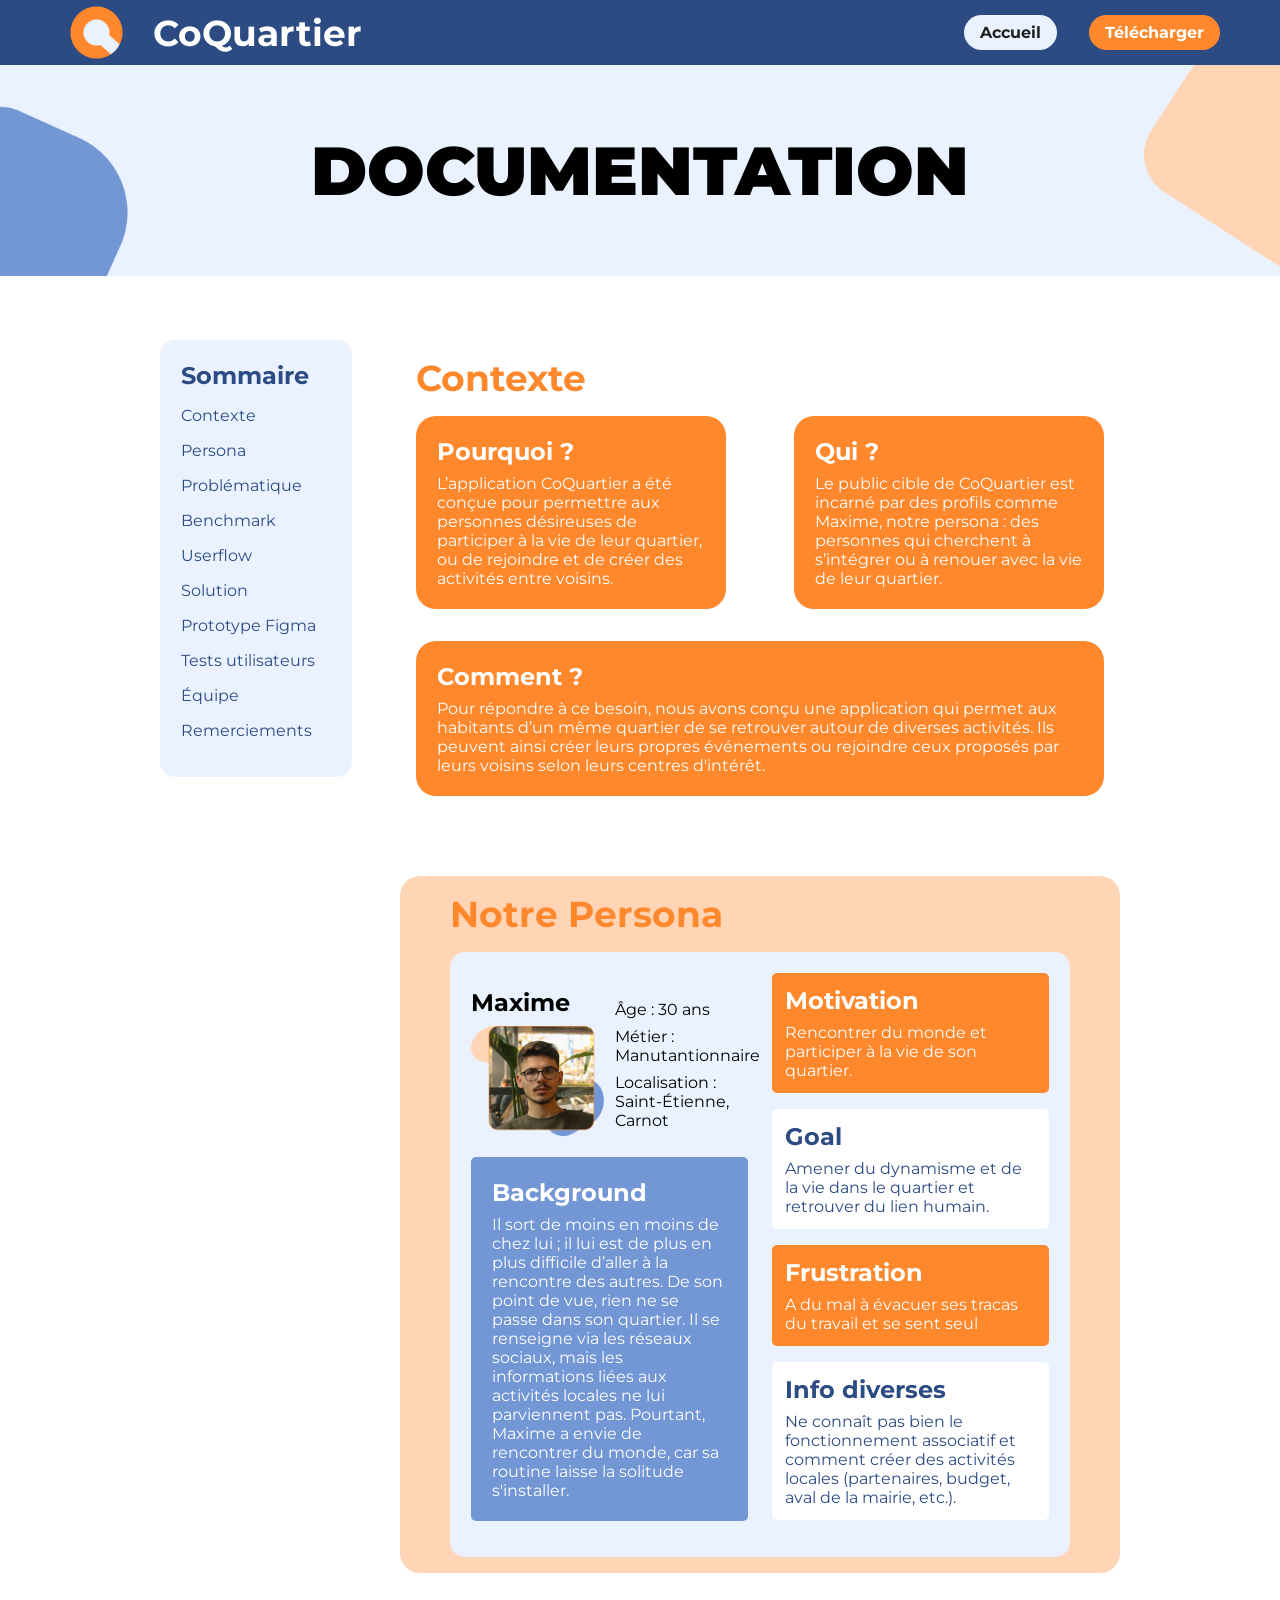
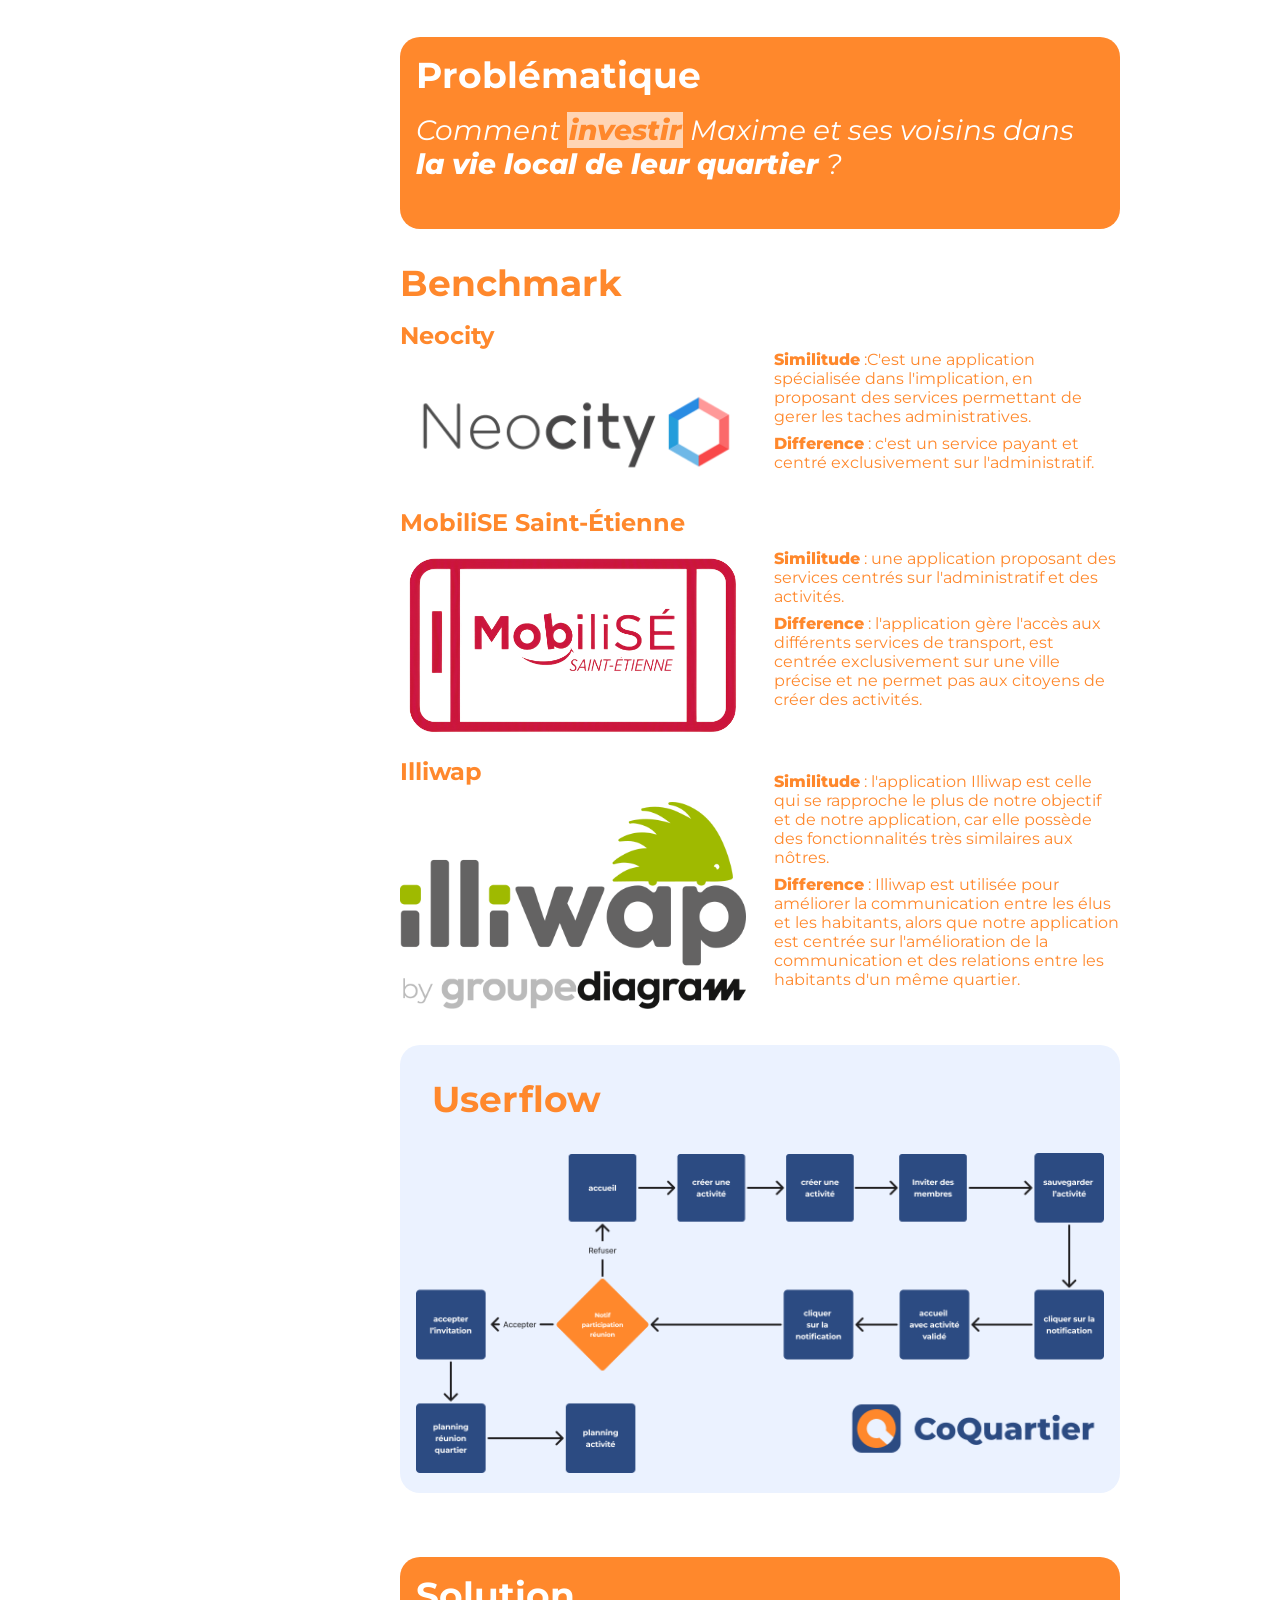
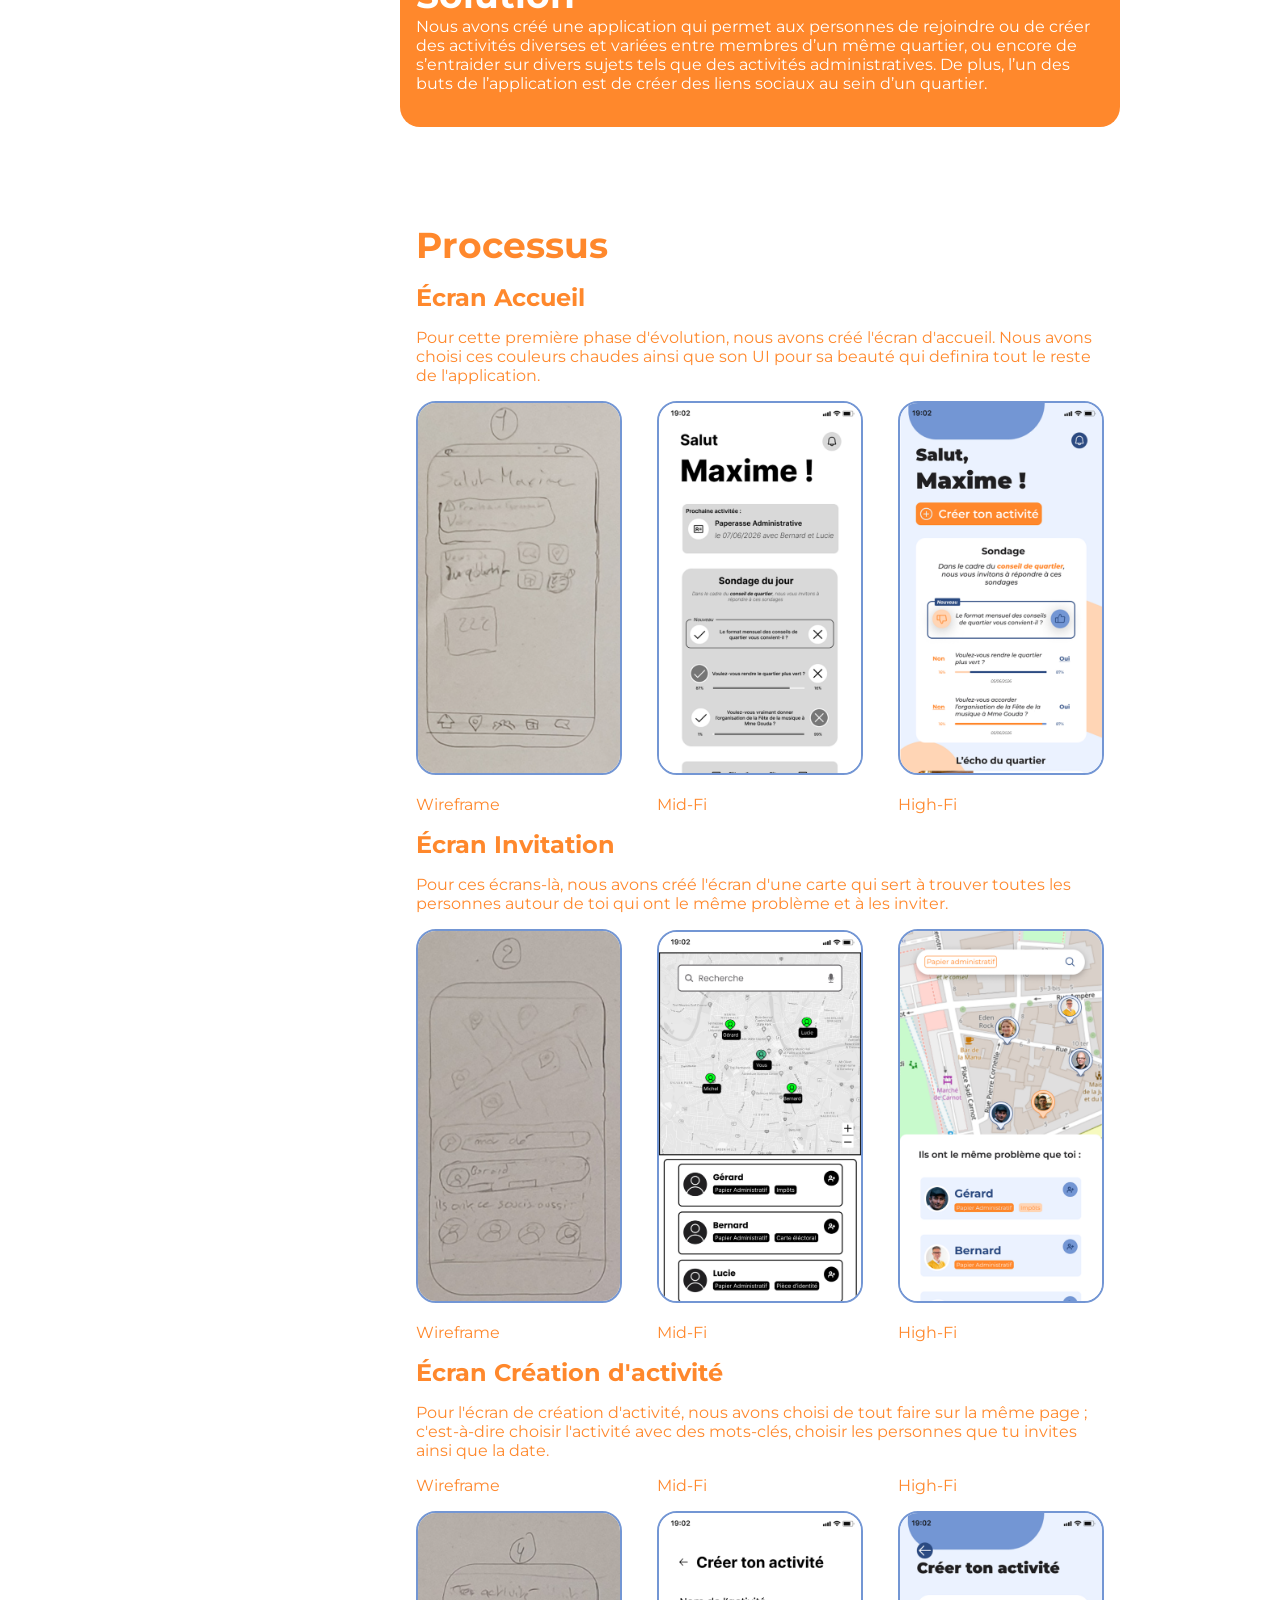
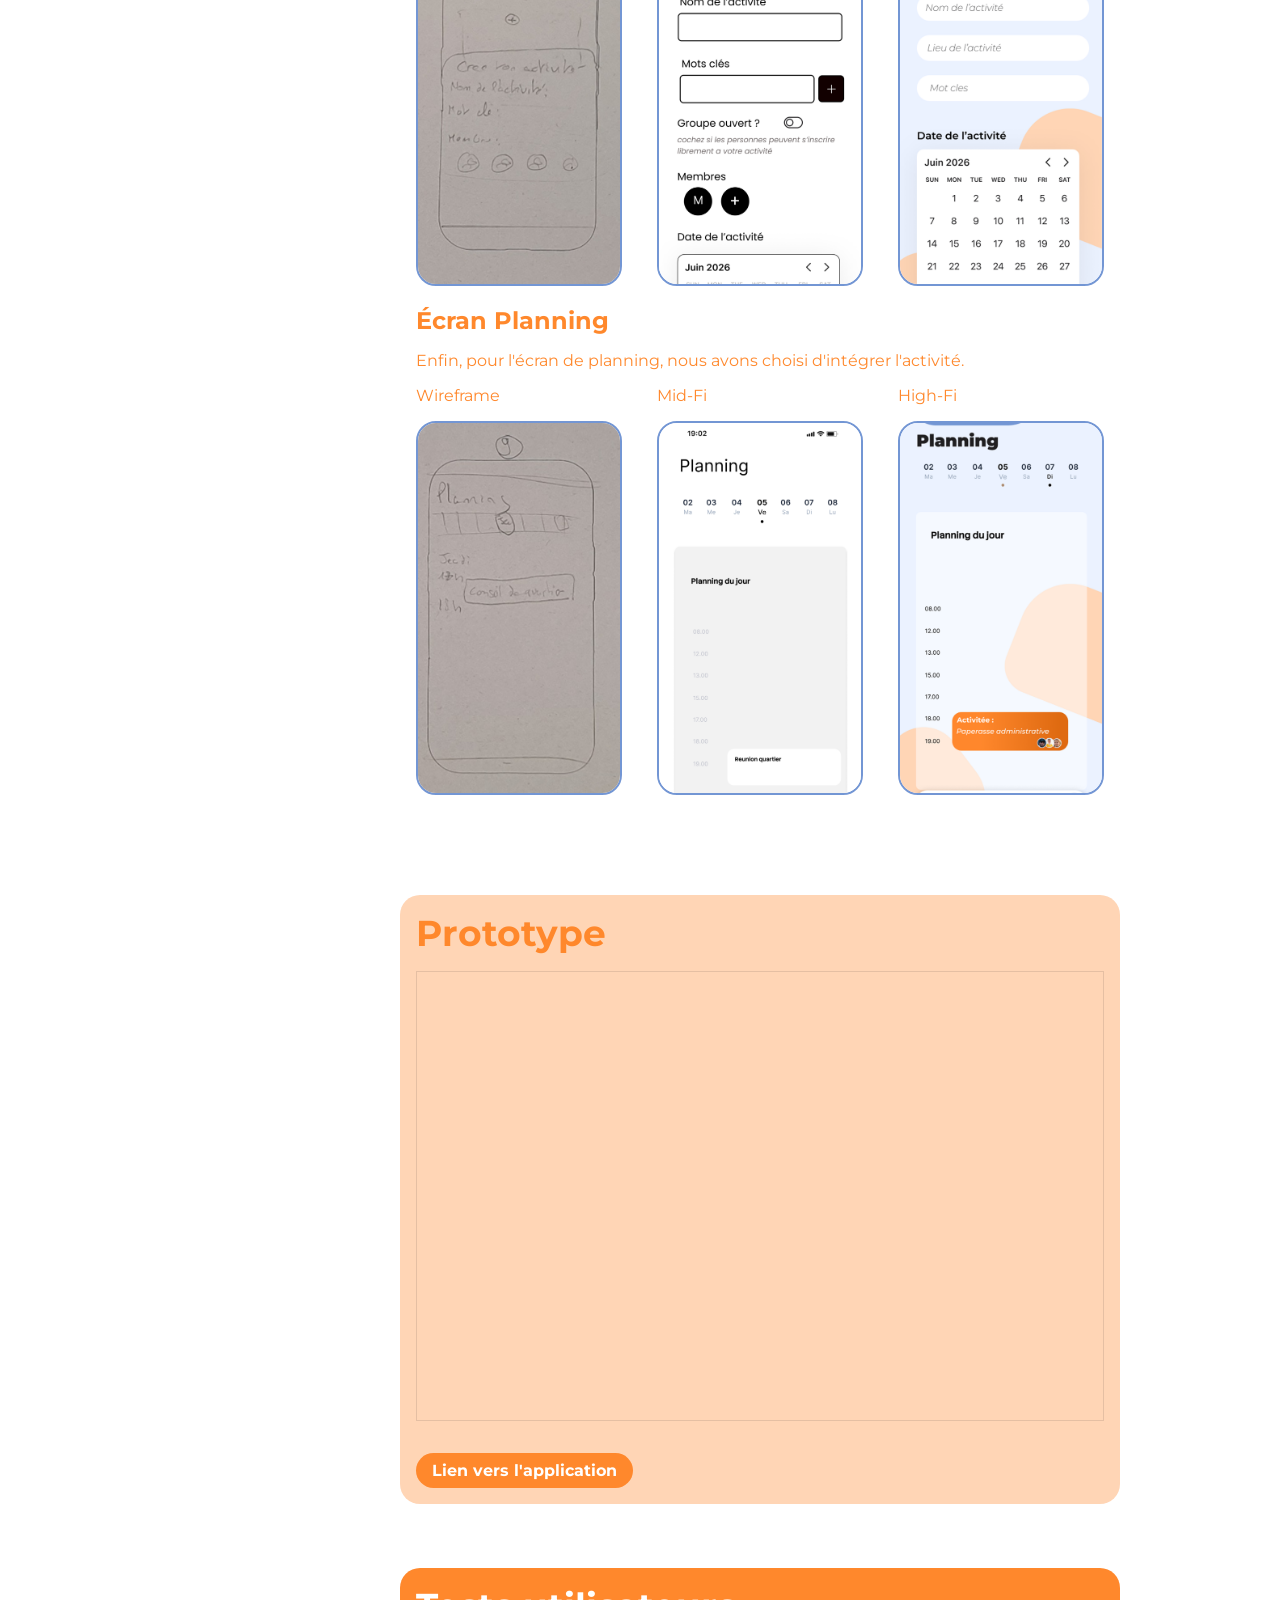
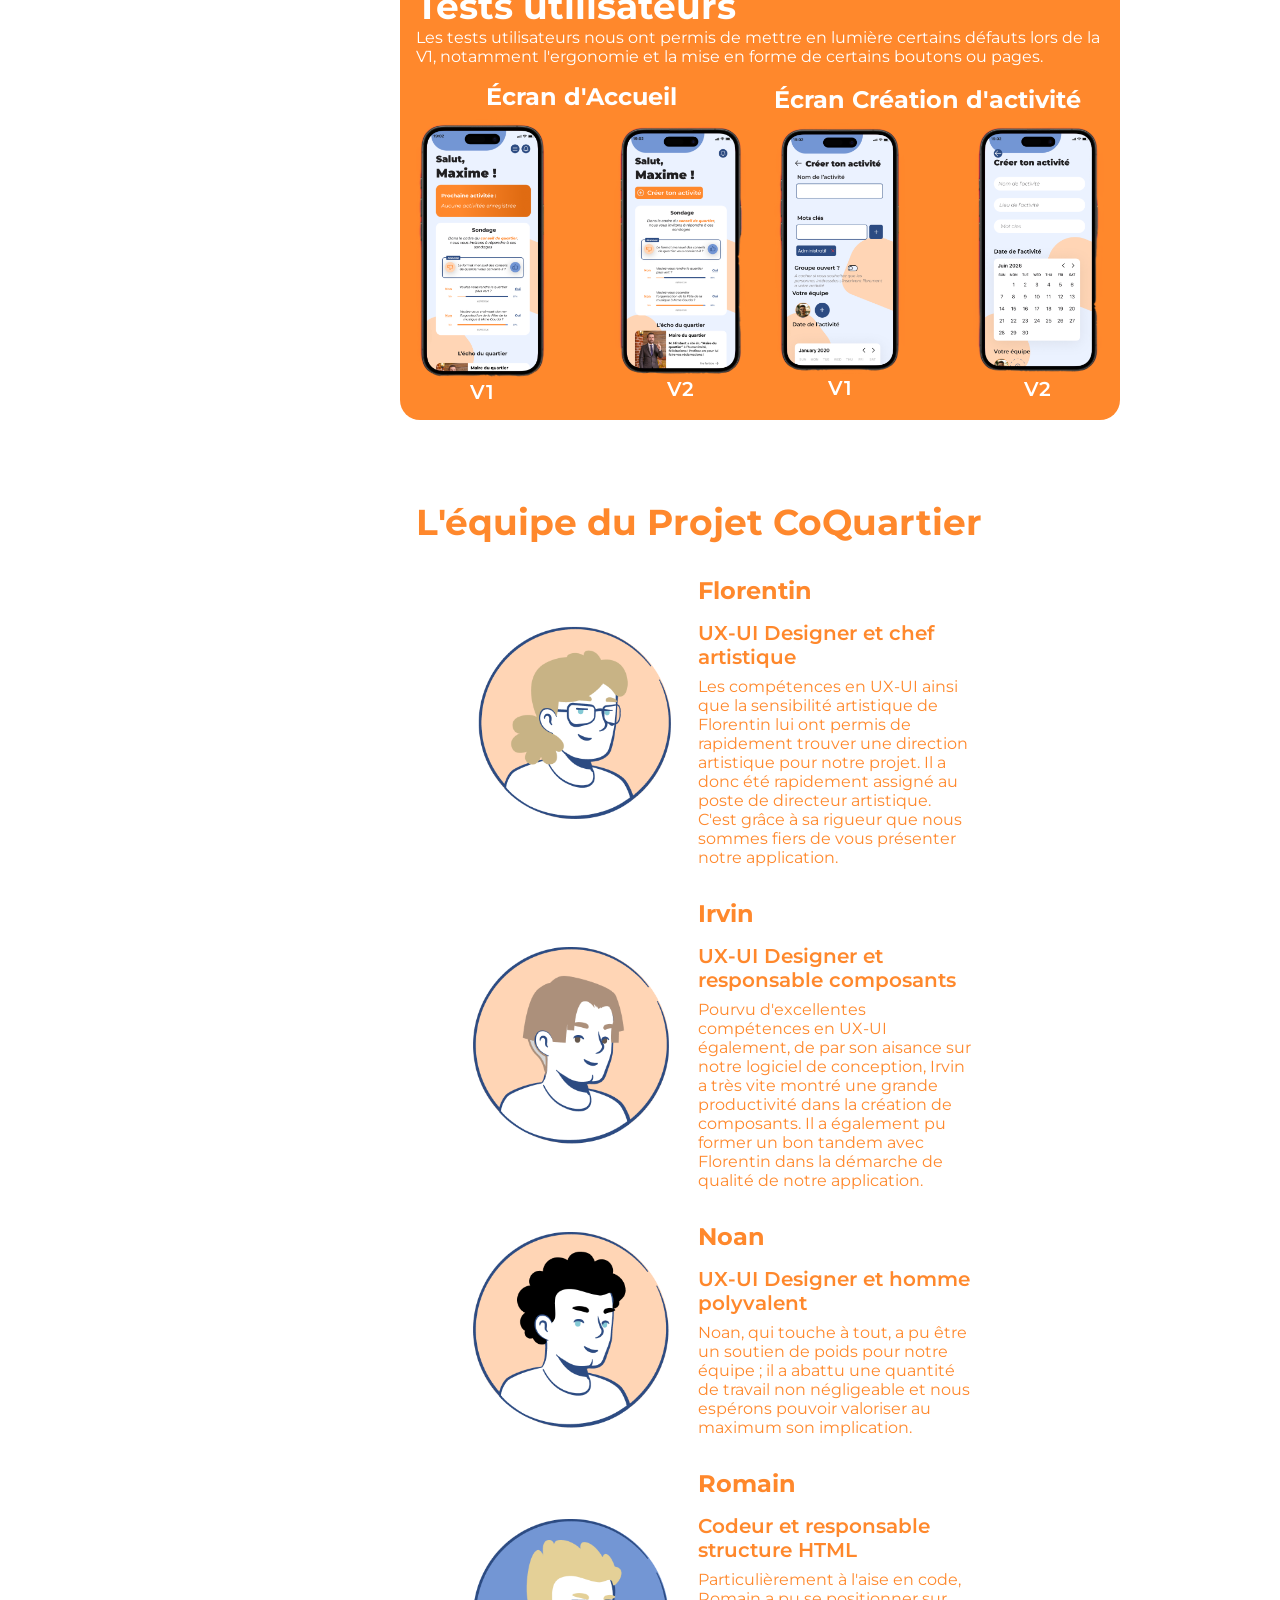
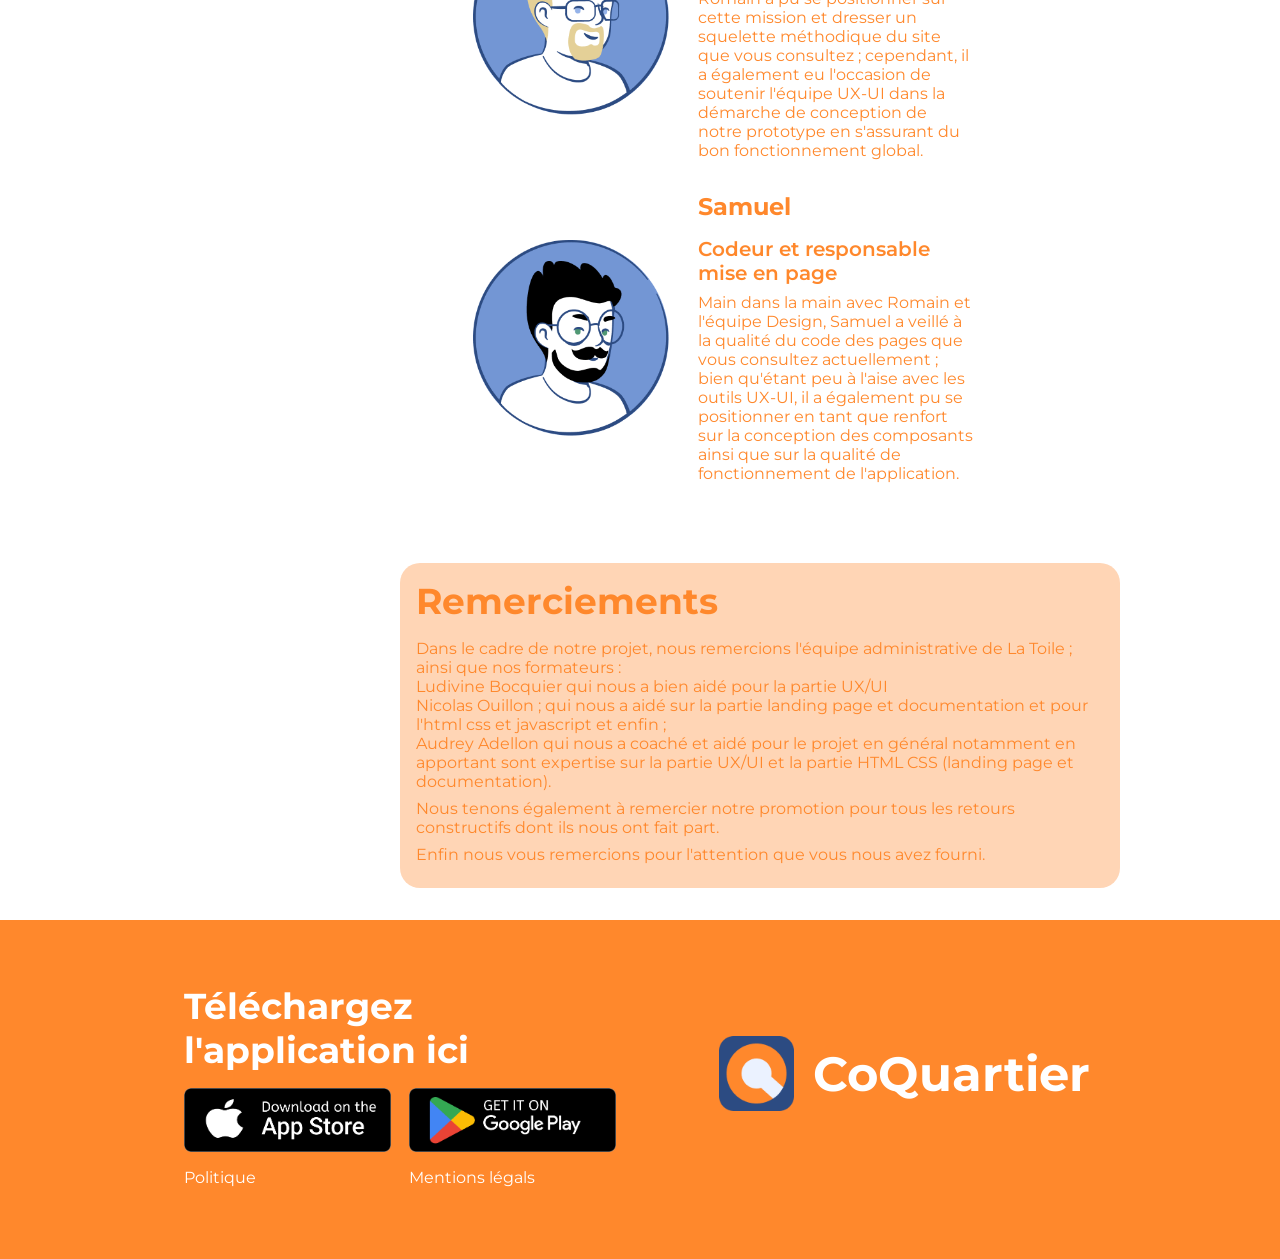
==== commit 60793ad7: "3.3" ====
--- a/documentation.html
+++ b/documentation.html
@@ -162,26 +162,26 @@
 
                     <div class="w-48">
                         <h3 class="mb-16">Neocity</h3>
-                        <img src="assets/documentation/benchmark/neocity-logo-700.png" alt="" class="w-100">
+                        <img src="assets/documentation/benchmark/neocity-logo-700.png" alt="" class="w-100 mb-16">
                     </div>
                     <div class="w-48">
-                        <p><span class="bold">Similitude</span> :C'est une application spécialisée dans l'implication,
+                        <p class="mb-8"><span class="bold">Similitude</span> :C'est une application spécialisée dans l'implication,
                             en proposant des services
                             permettant de gerer les taches administratives. </p>
-                        <p><span class="bold">Difference</span> : c'est un service payant et centré exclusivement sur
+                        <p class="mb-8"><span class="bold">Difference</span> : c'est un service payant et centré exclusivement sur
                             l'administratif. </p>
                     </div>
 
                     <div class="w-48">
                         <h3 class="mb-16">MobiliSE Saint-Étienne </h3>
-                        <img src="assets/documentation/benchmark/mobiliSE.png" alt="" class="w-100">
+                        <img src="assets/documentation/benchmark/mobiliSE.png" alt="" class="w-100 mb-16">
                     </div>
                     <div class="w-48">
-                        <p><span class="bold">Similitude</span> : une application proposant des services centrés sur
+                        <p class="mb-8"><span class="bold">Similitude</span> : une application proposant des services centrés sur
                             l'administratif et des
                             activités.
                         </p>
-                        <p><span class="bold">Difference</span> : l'application gère l'accès aux différents services de
+                        <p class="mb-8"><span class="bold">Difference</span> : l'application gère l'accès aux différents services de
                             transport, est centrée
                             exclusivement sur une ville précise et ne permet pas aux citoyens de créer des activités.
                         </p>
@@ -192,11 +192,11 @@
                         <img src="assets/documentation/benchmark/illiwap-by_1.png" alt="" class="w-100">
                     </div>
                     <div class="w-48">
-                        <p><span class="bold">Similitude</span> : l'application Illiwap est celle qui se rapproche le
+                        <p class="mb-8"><span class="bold">Similitude</span> : l'application Illiwap est celle qui se rapproche le
                             plus de notre objectif et de
                             notre application, car elle possède des fonctionnalités très similaires aux nôtres. </p>
 
-                        <p><span class="bold">Difference</span> : Illiwap est utilisée pour améliorer la communication
+                        <p class="mb-8"><span class="bold">Difference</span> : Illiwap est utilisée pour améliorer la communication
                             entre les élus et les
                             habitants, alors que notre application est centrée sur l'amélioration de la communication et
                             des
@@ -367,25 +367,25 @@
 
                 <div class="flex space-between align-center">
                     <div class="w-48 flex align-center space-between">
-                        <h3 class="text-center w-100">Écran d'Accueil</h3>
+                        <h3 class="text-center w-100 mb-8">Écran d'Accueil</h3>
                         <div class="w-40 flex">
                             <img src="assets/documentation/wireframes/test utilisateur/Accueil V1.png" alt="" class="w-100">
                             <h4 class="text-center w-100">V1</h4>
                         </div>
                     
-                    <h4 class="w-5 text-center"><i class="ph ph-arrow-right"></i></h4>
+                    <h4><i class="ph ph-arrow-right text-center"></i></h4>
                     <div class="w-40 flex">
                         <img src="assets/documentation/wireframes/test utilisateur/Accueil V2.png" alt="" class="w-100">
                         <h4 class="text-center w-100">V2</h4>
                     </div></div>
                     <div class="w-48 flex align-center space-between">
-                        <h3 class="text-cente w-100">Écran Création d'activité</h3>
+                        <h3 class="text-cente w-100 mb-8">Écran Création d'activité</h3>
                         <div class="w-40 flex">
                             <img src="assets/documentation/wireframes/test utilisateur/Crea V1.png" alt="" class="w-100">
                             <h4 class="text-center w-100">V1</h4>
                         </div>
                     
-                    <h4 class="w-5 text-center"><i class="ph ph-arrow-right"></i></h4>
+                    <h4><i class="ph ph-arrow-right text-center"></i></h4>
                     <div class="w-40 flex">
                         <img src="assets/documentation/wireframes/test utilisateur/Crea V2.png" alt="" class="w-100">
                         <h4 class="text-center w-100">V2</h4>
@@ -495,13 +495,9 @@
                                     </div>
                                 </div>
 
-
-
-
-                            </div>
-
-                        </div>
-
+                            </div>
+
+                        </div>
 
                         <div class="swiper-pagination"></div>
                     </div>
@@ -604,13 +600,13 @@
     <footer class="flex space-between align-center pt-64 pb-64 bg-orange">
         <div class="flex space-around align-center container-1000" id="ddl">
             <div class="flex space-between align-center w-45">
-                <h2 class="mb-16">Téléchargez l'application ici</h2>
+                <h2 class="mb-16 white">Téléchargez l'application ici</h2>
 
                 <img src="assets/bouton app store.png" alt="" class="w-48"> <!-- apple store -->
                 <img src="assets/bouton google play.png" alt="" class="w-48"><!-- play store -->
                 <div class="w-100 flex space-between align-center pt-16">
-                    <a href="" class="w-48 mb-8">Politique</a>
-                    <a href="" class="w-48 mb-8">Mentions légals</a>
+                    <a href="" class="w-48 mb-8 white">Politique</a>
+                    <a href="" class="w-48 mb-8 white">Mentions légals</a>
                 </div>
             </div>
             <div class="w-45 flex justify-end align-center">
--- a/styles.css
+++ b/styles.css
@@ -478,11 +478,18 @@
     text-decoration: none;
     font-size: 20px;
     font-weight: 600;
-}
-
-.h4, i{
-    font-size: 24px;
-}
+
+    i{
+    font-size: 64px;
+    font-weight: 600;
+}
+}
+
+i{
+    font-size: 100px;
+}
+
+
 
 .p-problematique{
     font-size: 28px;
@@ -516,9 +523,6 @@
 
 }
 
-i{
-    font-size: 100px;
-}
 
 .ddl-p{
     font-size: 32px;
@@ -708,8 +712,6 @@
 }
 
 
-
-
 .radius-20{
     border-radius: 20px;
 }
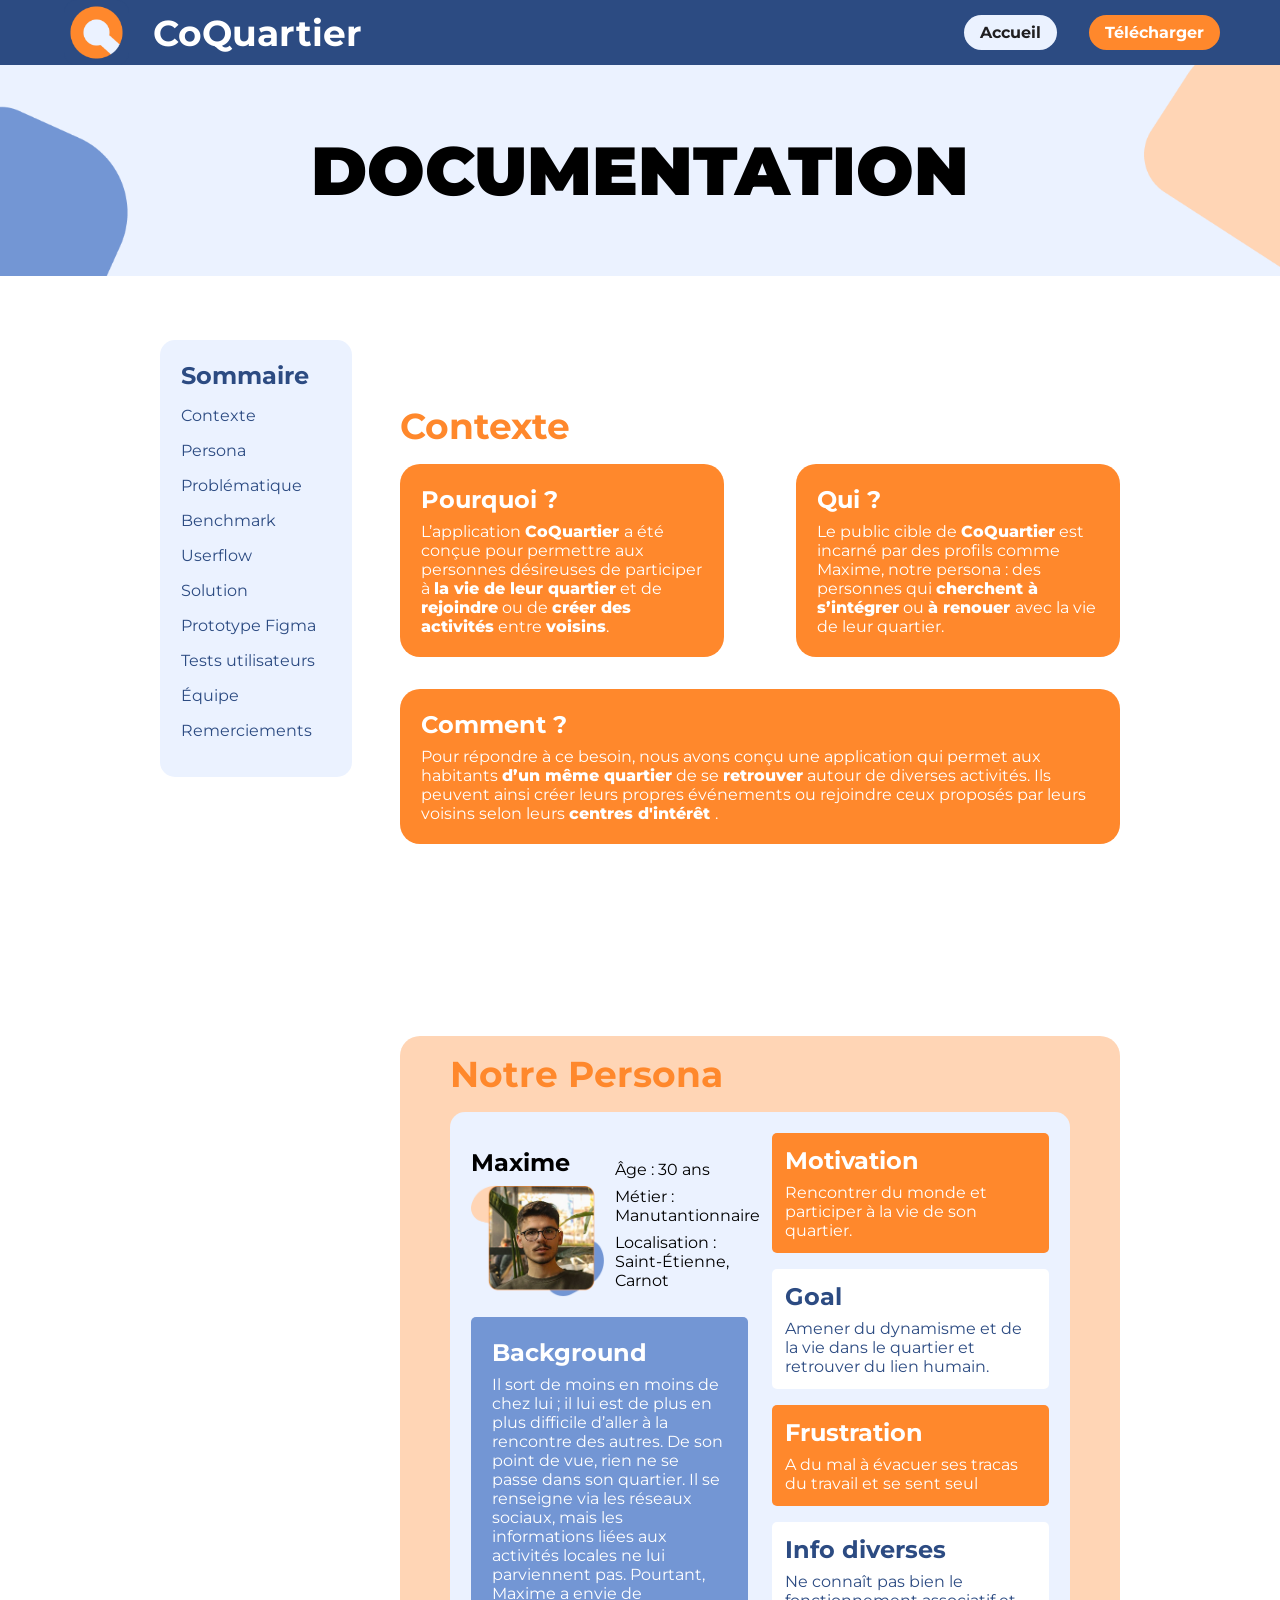
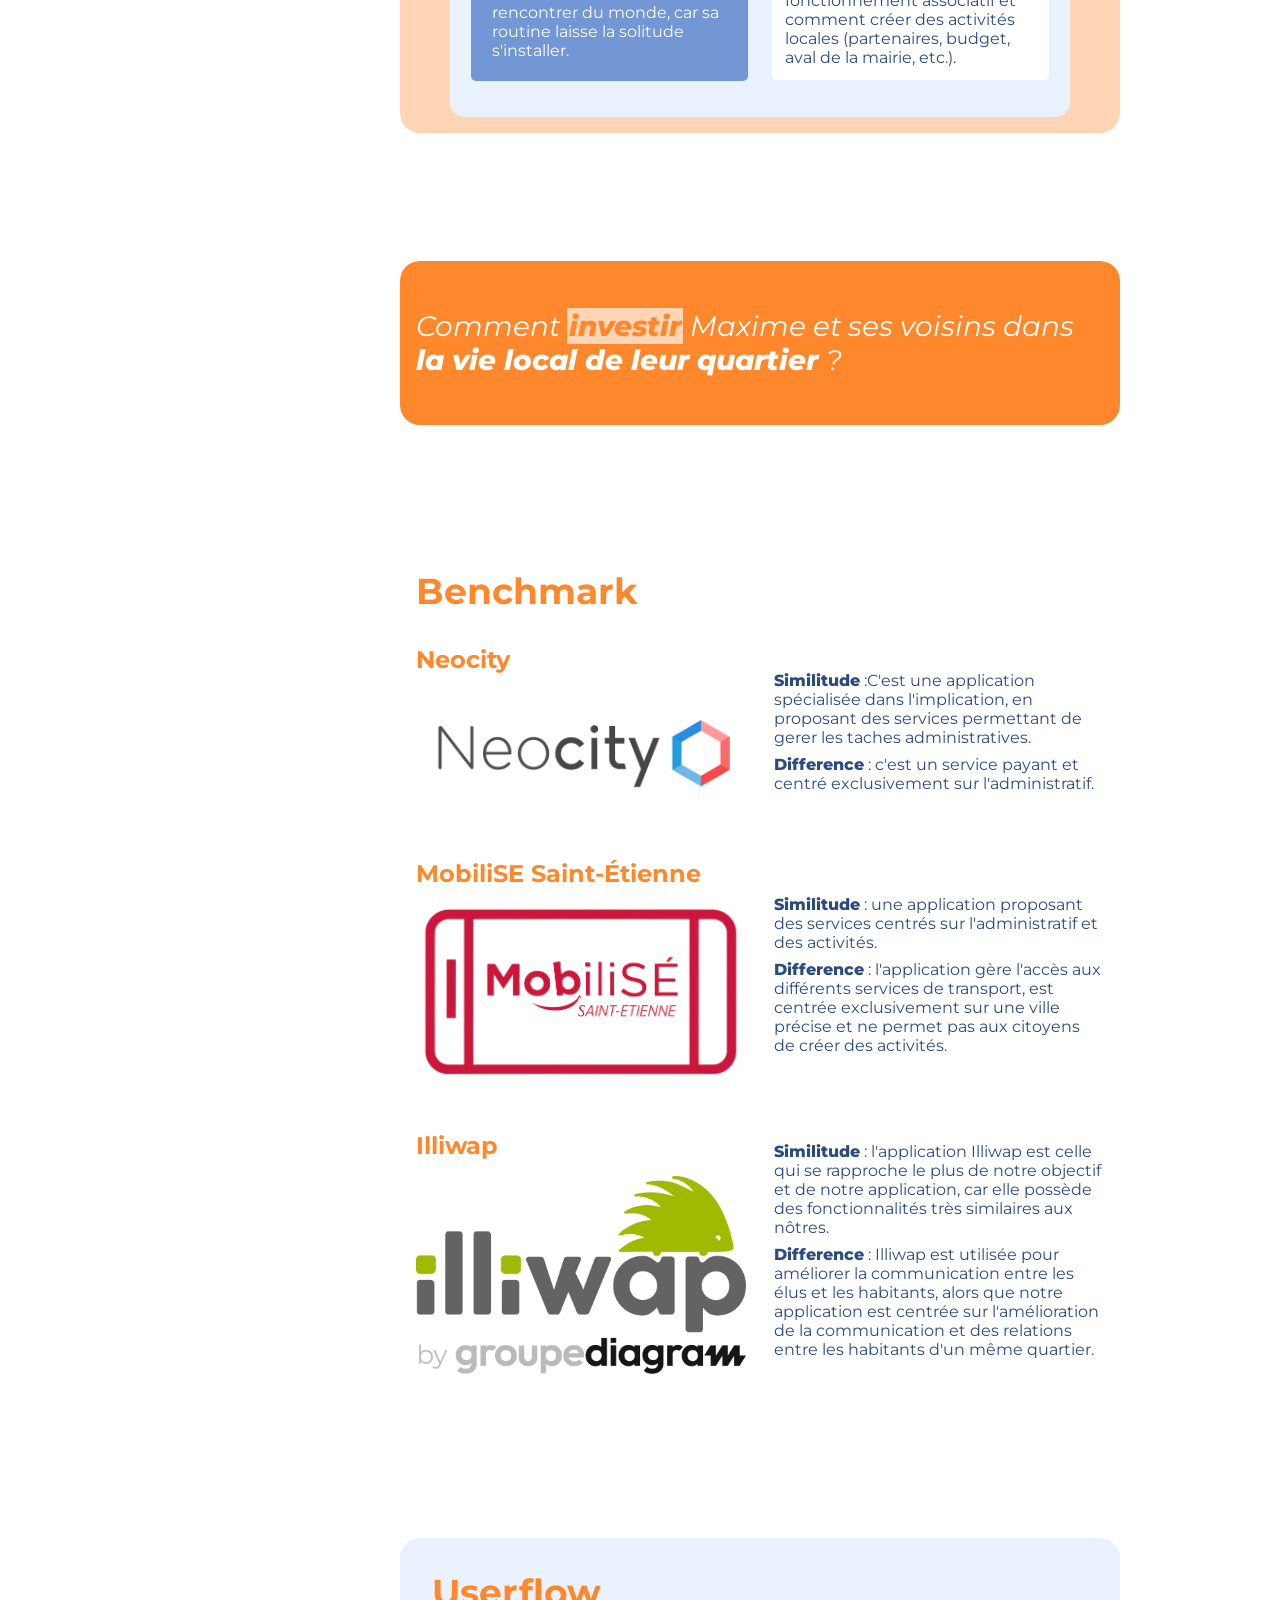
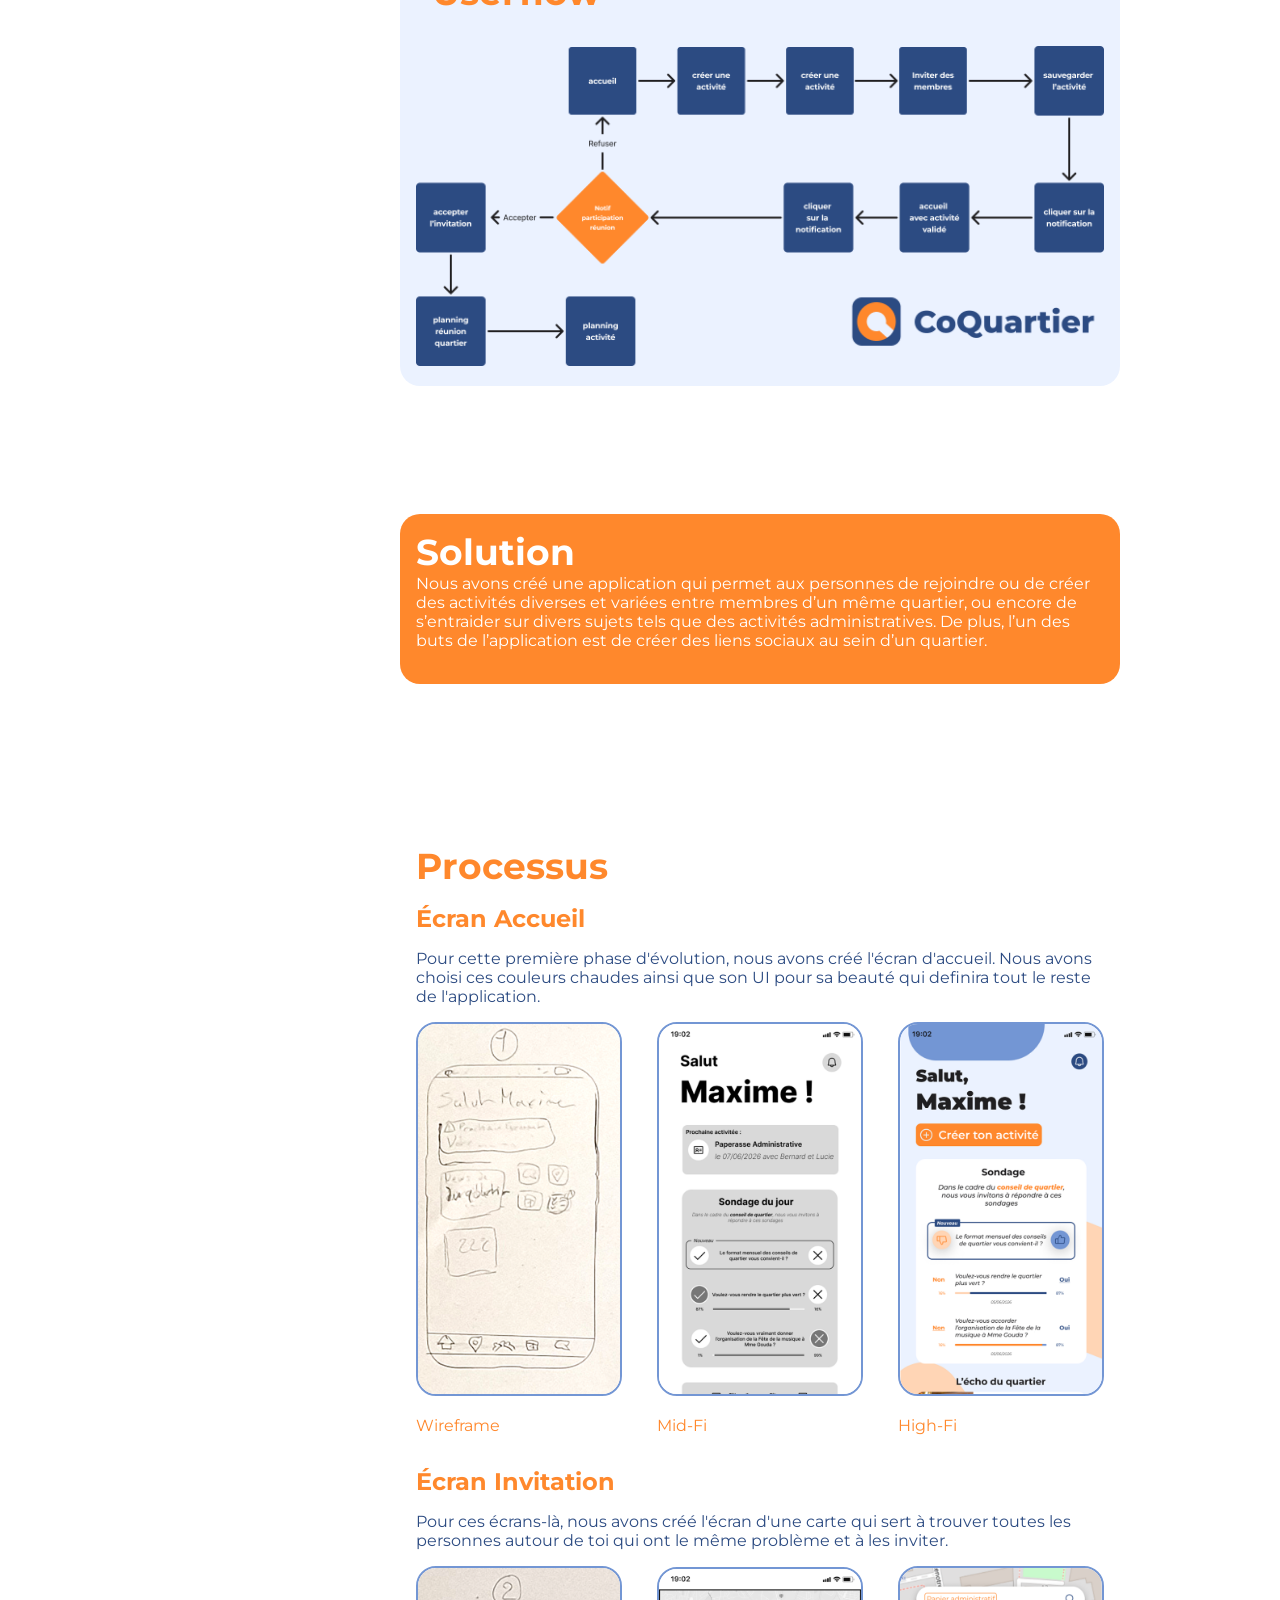
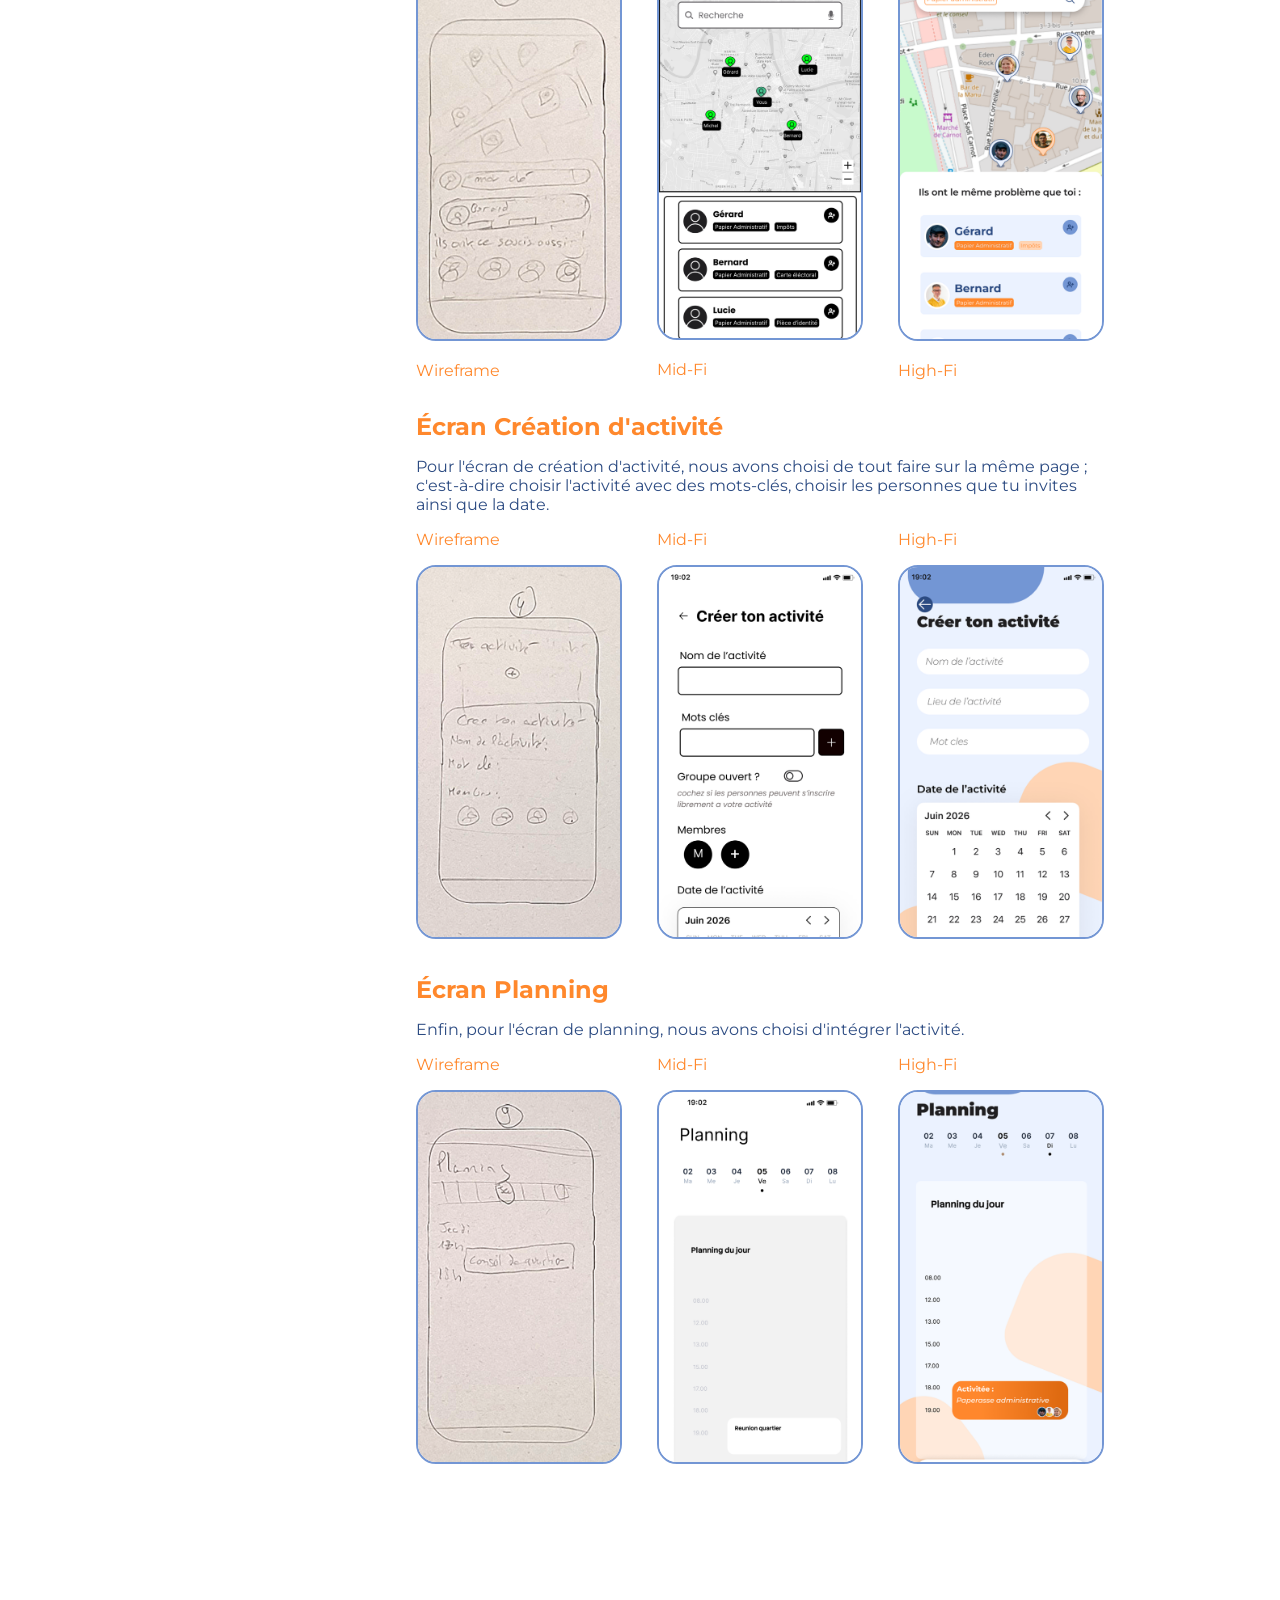
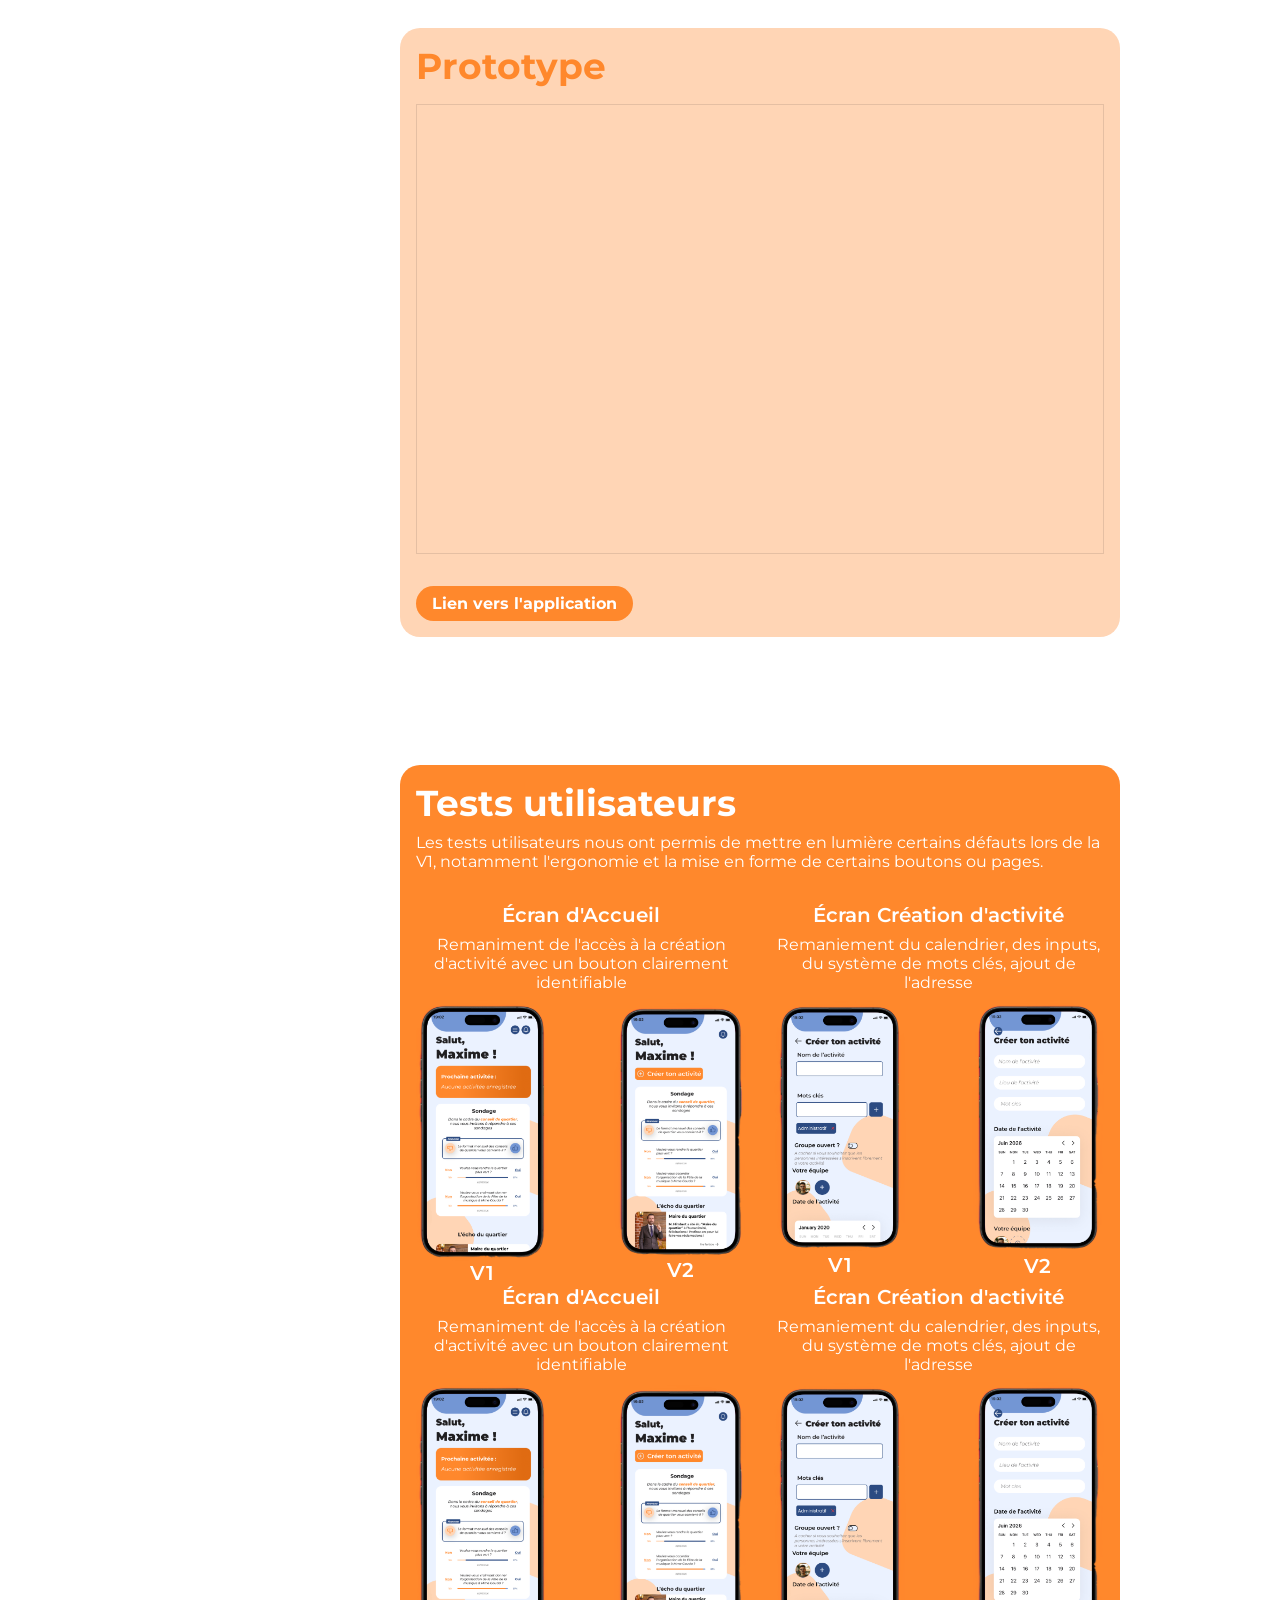
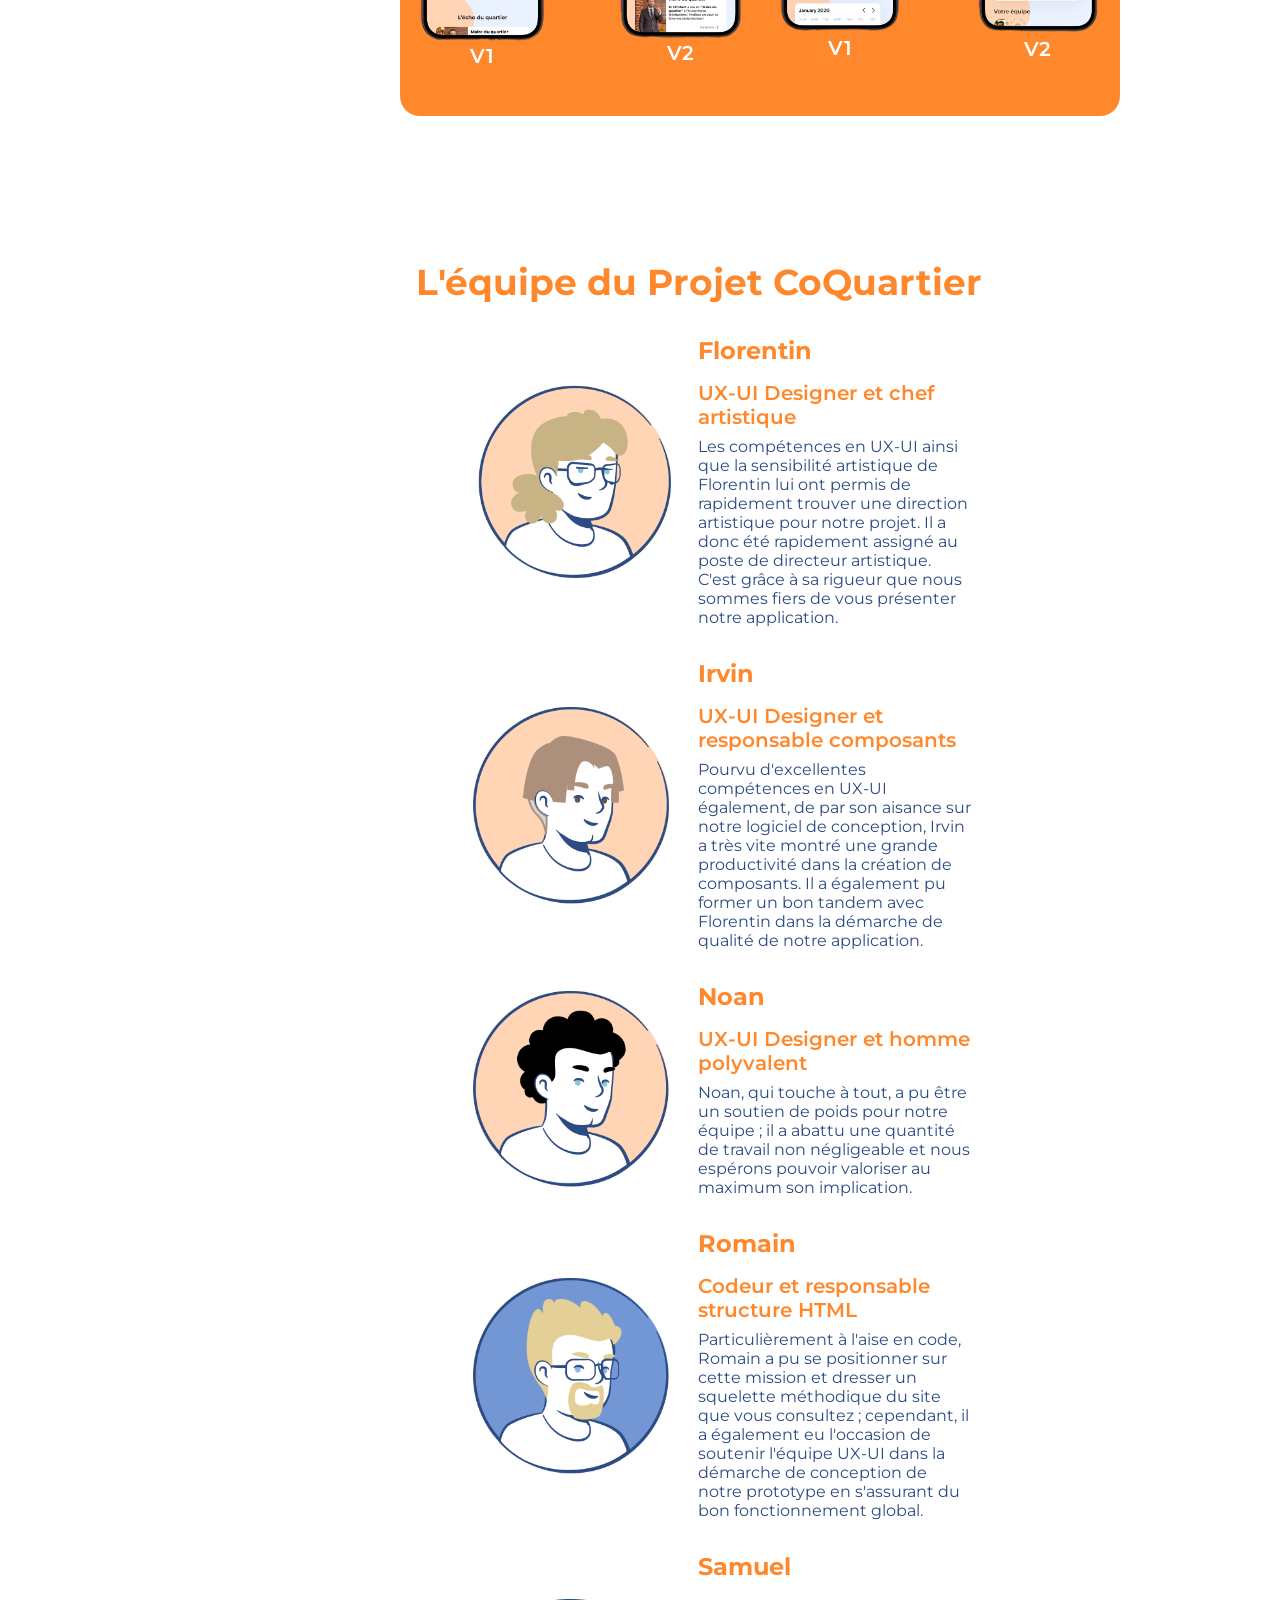
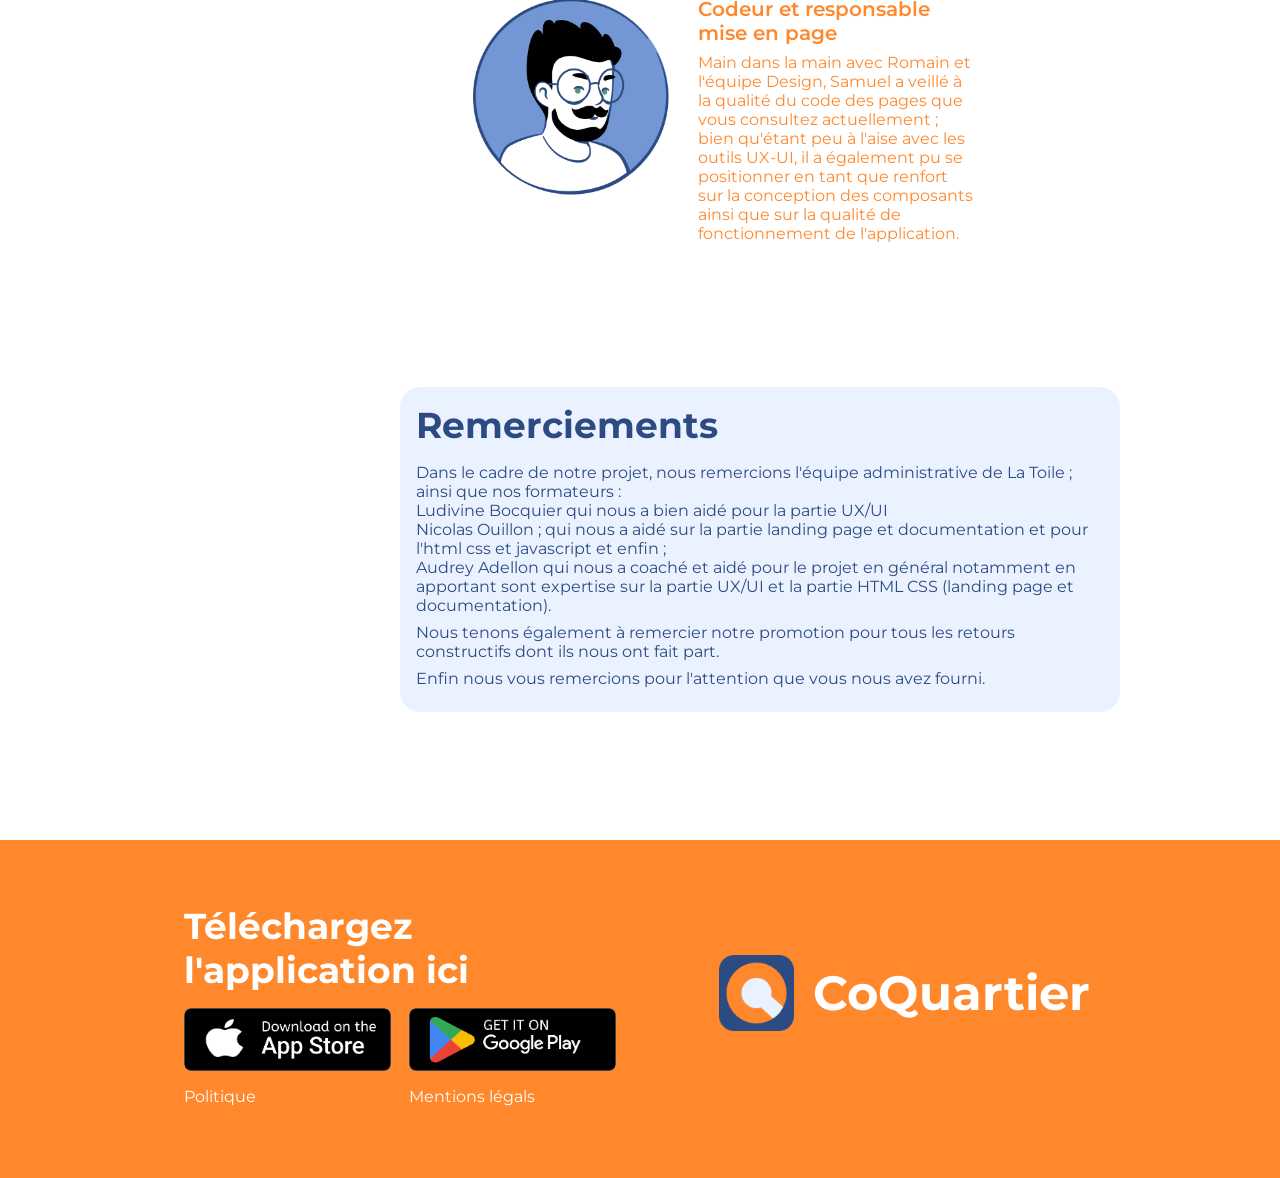
==== commit fcab8f02: "3.4" ====
--- a/documentation.html
+++ b/documentation.html
@@ -56,33 +56,39 @@
             </div>
         </div>
         <div class="w-75 flex space-between align-center">
-            <section id="contexte" class="white pt-32 pb-32 p-16 mb-32 radius-20"> <!-- contexte -->
+            <section id="contexte" class="white pt-64 pb-64 mb-64 radius-20"> <!-- contexte -->
                 <h2 class="orange pb-16">Contexte</h2>
                 <div>
                     <div class=" flex space-between">
                         <div class="card3 w-45">
                             <h3 class="mb-8">Pourquoi ?</h3>
                             <p>
-                                L’application CoQuartier a été conçue pour permettre aux personnes désireuses de
-                                participer à la vie de leur quartier, ou de rejoindre et de créer des activités entre
-                                voisins.
+                                L’application <span class="bold"> CoQuartier </span> a été conçue pour permettre aux
+                                personnes désireuses de
+                                participer à <span class="bold">la vie de leur quartier</span> et de <span
+                                    class="bold">rejoindre</span> ou de <span class="bold">créer des activités</span>
+                                entre
+                                <span class="bold">voisins</span>.
                             </p>
                         </div>
                         <div class="card3 w-45">
                             <h3 class="mb-8">Qui ?</h3>
                             <p>
-                                Le public cible de CoQuartier est incarné par des profils comme Maxime, notre persona :
-                                des personnes qui cherchent à s’intégrer ou à renouer avec la vie de leur quartier.
+                                Le public cible de <span class="bold">CoQuartier</span> est incarné par des profils
+                                comme Maxime, notre persona :
+                                des personnes qui <span class="bold"> cherchent à s’intégrer</span> ou <span
+                                    class="bold">à renouer </span> avec <span> la vie de leur quartier</span>.
                             </p>
                         </div>
                     </div>
                     <div class="card3 mt-32">
                         <h3 class="mb-8">Comment ?</h3>
                         <p>
-                            Pour répondre à ce besoin, nous avons conçu une application qui permet aux habitants d’un
-                            même
-                            quartier de se retrouver autour de diverses activités. Ils peuvent ainsi créer leurs propres
-                            événements ou rejoindre ceux proposés par leurs voisins selon leurs centres d'intérêt.
+                            Pour répondre à ce besoin, nous avons conçu une application qui permet aux habitants <span
+                                class="bold">d’un même quartier</span> de se <span class="bold">retrouver</span> autour
+                            de diverses activités. Ils peuvent ainsi créer leurs propres
+                            événements ou rejoindre ceux proposés par leurs voisins selon leurs <span
+                                class="bold">centres d'intérêt </span>.
                         </p>
                     </div>
                 </div>
@@ -90,7 +96,7 @@
 
             </section>
 
-            <section id="persona" class="bg-orangeclair pt-32 pb-32 p-16 mb-32 mt-32 radius-20"> <!-- persona -->
+            <section id="persona" class="bg-orangeclair pt-64 pb-64 p-16 mb-64 mt-64 radius-20"> <!-- persona -->
                 <div class="flex align-center justify-center">
                     <h2 class="w-90 mb-16 orange">Notre Persona</h2>
                     <div class="card-per w-90 flex space-between align-center">
@@ -144,75 +150,95 @@
                 </div>
             </section>
 
-            <section id="problematique" class="bg-orange white w-100 pt-32 pb-32 p-16 mb-32 mt-32 radius-20">
+            <section id="problematique" class="bg-orange white w-100 pt-64 pb-64 p-16 mb-64 mt-64 radius-20">
                 <!-- problématique -->
-                <h2 class="mb-16">Problématique</h2>
+
                 <div>
                     <div class="flex">
-                        <p class="w-100 p-problematique mb-32">Comment <span class="bold background-investir orange">investir</span> Maxime et
+                        <p class="w-100 p-problematique mb-32 mt-32">Comment <span
+                                class="bold background-investir orange">investir</span> Maxime et
                             ses voisins dans <span class="bold">la vie local de leur quartier </span>?</p>
                     </div>
                 </div>
 
             </section>
 
-            <section class="orange" id="benchmark">
+            <section class="orange w-100 pt-64 pb-64 p-16 mb-64 mt-64 radius-20" id="benchmark"> <!--BENCHMARK-->
                 <h2 class="mb-16">Benchmark</h2>
                 <div class="flex space-between align-center">
 
-                    <div class="w-48">
-                        <h3 class="mb-16">Neocity</h3>
-                        <img src="assets/documentation/benchmark/neocity-logo-700.png" alt="" class="w-100 mb-16">
-                    </div>
-                    <div class="w-48">
-                        <p class="mb-8"><span class="bold">Similitude</span> :C'est une application spécialisée dans l'implication,
-                            en proposant des services
-                            permettant de gerer les taches administratives. </p>
-                        <p class="mb-8"><span class="bold">Difference</span> : c'est un service payant et centré exclusivement sur
-                            l'administratif. </p>
-                    </div>
-
-                    <div class="w-48">
-                        <h3 class="mb-16">MobiliSE Saint-Étienne </h3>
-                        <img src="assets/documentation/benchmark/mobiliSE.png" alt="" class="w-100 mb-16">
-                    </div>
-                    <div class="w-48">
-                        <p class="mb-8"><span class="bold">Similitude</span> : une application proposant des services centrés sur
-                            l'administratif et des
-                            activités.
-                        </p>
-                        <p class="mb-8"><span class="bold">Difference</span> : l'application gère l'accès aux différents services de
-                            transport, est centrée
-                            exclusivement sur une ville précise et ne permet pas aux citoyens de créer des activités.
-                        </p>
-                    </div>
-
-                    <div class="w-48">
-                        <h3 class="mb-16">Illiwap </h3>
-                        <img src="assets/documentation/benchmark/illiwap-by_1.png" alt="" class="w-100">
-                    </div>
-                    <div class="w-48">
-                        <p class="mb-8"><span class="bold">Similitude</span> : l'application Illiwap est celle qui se rapproche le
-                            plus de notre objectif et de
-                            notre application, car elle possède des fonctionnalités très similaires aux nôtres. </p>
-
-                        <p class="mb-8"><span class="bold">Difference</span> : Illiwap est utilisée pour améliorer la communication
-                            entre les élus et les
-                            habitants, alors que notre application est centrée sur l'amélioration de la communication et
-                            des
-                            relations entre les habitants d'un même quartier. </p>
-                    </div>
-                </div>
-            </section>
-
-            <section id="userflow" class="pt-32 pb-32 p-16 mb-32 mt-32 radius-20 bg-bleuclair"> <!-- userflow -->
+                    <div class="mt-16 mb-16 flex space-between align-center">
+                        <div class="w-48">
+                            <h3 class="mb-16">Neocity</h3>
+                            <img src="assets/documentation/benchmark/neocity-logo-700.png" alt="" class="w-100 mb-16">
+                        </div>
+
+                        <div class="w-48 bleu">
+                            <p class="mb-8"><span class="bold">Similitude</span> :C'est une application spécialisée dans
+                                l'implication,
+                                en proposant des services
+                                permettant de gerer les taches administratives. </p>
+                            <p class="mb-8"><span class="bold">Difference</span> : c'est un service payant et centré
+                                exclusivement sur
+                                l'administratif. </p>
+                        </div>
+                    </div>
+
+                    <div class="mt-16 mb-16 flex space-between align-center">
+                        <div class="w-48">
+                            <h3 class="mb-16">MobiliSE Saint-Étienne </h3>
+                            <img src="assets/documentation/benchmark/mobiliSE.png" alt="" class="w-100 mb-16">
+                        </div>
+                        <div class="w-48 bleu">
+                            <p class="mb-8"><span class="bold">Similitude</span> : une application proposant des
+                                services centrés sur
+                                l'administratif et des
+                                activités.
+                            </p>
+                            <p class="mb-8"><span class="bold">Difference</span> : l'application gère l'accès aux
+                                différents services de
+                                transport, est centrée
+                                exclusivement sur une ville précise et ne permet pas aux citoyens de créer des
+                                activités.
+                            </p>
+                        </div>
+                    </div>
+
+
+
+                    <div class="mt-16 mb-16 flex space-between align-center">
+                        <div class="w-48">
+                            <h3 class="mb-16">Illiwap </h3>
+                            <img src="assets/documentation/benchmark/illiwap-by_1.png" alt="" class="w-100">
+                        </div>
+                        <div class="w-48 bleu">
+                            <p class="mb-8"><span class="bold">Similitude</span> : l'application Illiwap est celle qui
+                                se
+                                rapproche le
+                                plus de notre objectif et de
+                                notre application, car elle possède des fonctionnalités très similaires aux nôtres. </p>
+
+                            <p class="mb-8"><span class="bold">Difference</span> : Illiwap est utilisée pour améliorer
+                                la
+                                communication
+                                entre les élus et les
+                                habitants, alors que notre application est centrée sur l'amélioration de la
+                                communication et
+                                des
+                                relations entre les habitants d'un même quartier. </p>
+                        </div>
+                    </div>
+                </div>
+            </section>
+
+            <section id="userflow" class="pt-64 pb-64 p-16 mb-64 mt-64 radius-20 bg-bleuclair"> <!-- userflow -->
                 <h2 class="orange mb-16 p-16">Userflow</h2>
                 <div>
                     <img src="assets/documentation/userflow/Userflow.png" alt="userflow" class="w-100">
                 </div>
             </section>
 
-            <section id="solution" class="bg-orange white pt-32 pb-32 radius-20 p-16 mt-32 mb-32"> <!-- solution -->
+            <section id="solution" class="bg-orange white pt-64 pb-64 radius-20 p-16 mt-64 mb-64"> <!-- solution -->
                 <h2>Solution</h2>
                 <p>Nous avons créé une application qui permet aux personnes de rejoindre ou de créer des
                     activités diverses et variées entre membres d’un même quartier, ou encore de s’entraider sur divers
@@ -224,7 +250,7 @@
 
             </section>
 
-            <section class="orange pt-32 pb-32 p-16 mb-32 mt-32 radius-20"> <!-- processus -->
+            <section class="orange pt-64 pb-64 p-16 mb-64 mt-64 radius-20"> <!-- processus -->
                 <!-- Carrousel (Abord)
                 <div class="swiper mySwiper">
                     <div class="swiper-wrapper">
@@ -245,7 +271,8 @@
                 <h2 class="mb-16 pt-16">Processus</h2>
                 <div class="flex space-between align-center"> <!-- Écran Accueil-->
                     <h3 class="w-100 mb-16">Écran Accueil</h3>
-                    <p class="w-100 mb-16">Pour cette première phase d'évolution, nous avons créé l'écran d'accueil.
+                    <p class="w-100 mb-16 bleu">Pour cette première phase d'évolution, nous avons créé l'écran
+                        d'accueil.
                         Nous avons choisi ces couleurs chaudes ainsi que son UI pour sa beauté qui definira tout le
                         reste de l'application. </p>
                     <div class="w-30"> <!-- wireframe -->
@@ -268,9 +295,10 @@
                         <p class="mb-16">High-Fi</p>
                     </div>
                 </div>
-                <div class="flex space-between align-center"> <!-- Écran Invitation-->
+                <div class="flex space-between align-center mt-16"> <!-- Écran Invitation-->
                     <h3 class="w-100 mb-16">Écran Invitation</h3>
-                    <p class="w-100 mb-16">Pour ces écrans-là, nous avons créé l'écran d'une carte qui sert à trouver
+                    <p class="w-100 mb-16 bleu">Pour ces écrans-là, nous avons créé l'écran d'une carte qui sert à
+                        trouver
                         toutes les personnes autour de toi qui ont le même problème et à les inviter.</p>
                     <div class="w-30"> <!-- wireframe -->
 
@@ -293,9 +321,10 @@
                         <p class="mb-16">High-Fi</p>
                     </div>
                 </div>
-                <div class="flex space-between align-center"> <!-- Écran Création d'activité-->
+                <div class="flex space-between align-center mt-16"> <!-- Écran Création d'activité-->
                     <h3 class="w-100 mb-16">Écran Création d'activité</h3>
-                    <p class="w-100 mb-16">Pour l'écran de création d'activité, nous avons choisi de tout faire sur la
+                    <p class="w-100 mb-16 bleu">Pour l'écran de création d'activité, nous avons choisi de tout faire sur
+                        la
                         même page ; c'est-à-dire choisir l'activité avec des mots-clés, choisir les personnes que tu
                         invites ainsi que la date. </p>
                     <div class="w-30"> <!-- wireframe -->
@@ -316,9 +345,10 @@
                             class="w-100 mb-16 border">
                     </div>
                 </div>
-                <div class="flex space-between align-center"> <!-- Écran Planning-->
+                <div class="flex space-between align-center mt-16"> <!-- Écran Planning-->
                     <h3 class="w-100 mb-16">Écran Planning</h3>
-                    <p class="mb-16 w-100">Enfin, pour l'écran de planning, nous avons choisi d'intégrer l'activité.</p>
+                    <p class="mb-16 w-100 bleu">Enfin, pour l'écran de planning, nous avons choisi d'intégrer
+                        l'activité.</p>
                     <div class="w-30"> <!-- wireframe -->
 
                         <p class="mb-16">Wireframe</p>
@@ -340,7 +370,7 @@
                     </div>
                 </div>
             </section>
-            <section class="orange bg-orangeclair pt-32 pb-32 p-16 mb-32 mt-32 radius-20">
+            <section class="orange bg-orangeclair pt-64 pb-64 p-16 mb-64 mt-64 radius-20">
                 <div class="flex space-between align-center">
                     <h2 id="Prototype Figma" class="mb-16">Prototype</h2>
 
@@ -357,161 +387,212 @@
                 </div>
             </section>
 
-            <section id="tests utilisateurs" class=" bg-orange white pt-32 pb-32 p-16 mb-32 mt-32 radius-20">
+            <section id="tests utilisateurs" class=" bg-orange white pt-64 pb-64 p-16 mb-64 mt-64 radius-20">
                 <!-- test utilisateur -->
-                 <div class="w-100">
-                <h2>Tests utilisateurs</h2>
-                <p class="mb-16">Les tests utilisateurs nous ont permis de mettre en lumière certains défauts lors
-                    de la V1, notamment l'ergonomie et la mise en forme de certains boutons ou pages.</p>
-                </div>
-
-                <div class="flex space-between align-center">
+                <div class="w-100">
+                    <h2 class="mb-8">Tests utilisateurs</h2>
+                    <p class="mb-32">Les tests utilisateurs nous ont permis de mettre en lumière certains défauts lors
+                        de la V1, notamment l'ergonomie et la mise en forme de certains boutons ou pages.</p>
+                </div>
+
+                <div class="flex space-between align-start mb-16">
                     <div class="w-48 flex align-center space-between">
-                        <h3 class="text-center w-100 mb-8">Écran d'Accueil</h3>
+                        <h4 class="text-center w-100 mb-8">Écran d'Accueil</h4>
+                        <p class="text-center w-100 mb-8">Remaniment de l'accès à la création d'activité avec un bouton
+                            clairement identifiable</p>
                         <div class="w-40 flex">
-                            <img src="assets/documentation/wireframes/test utilisateur/Accueil V1.png" alt="" class="w-100">
+                            <img src="assets/documentation/wireframes/test utilisateur/Accueil V1.png" alt=""
+                                class="w-100">
                             <h4 class="text-center w-100">V1</h4>
                         </div>
-                    
-                    <h4><i class="ph ph-arrow-right text-center"></i></h4>
-                    <div class="w-40 flex">
-                        <img src="assets/documentation/wireframes/test utilisateur/Accueil V2.png" alt="" class="w-100">
-                        <h4 class="text-center w-100">V2</h4>
-                    </div></div>
+
+                        <i class="ph ph-arrow-right text-center i2"></i>
+                        <div class="w-40 flex">
+                            <img src="assets/documentation/wireframes/test utilisateur/Accueil V2.png" alt=""
+                                class="w-100">
+                            <h4 class="text-center w-100">V2</h4>
+                        </div>
+                    </div>
                     <div class="w-48 flex align-center space-between">
-                        <h3 class="text-cente w-100 mb-8">Écran Création d'activité</h3>
+                        <h4 class="text-center w-100 mb-8">Écran Création d'activité</h4>
+                        <p class="text-center w-100 mb-8">Remaniement du calendrier, des inputs, du système de mots
+                            clés, ajout de l'adresse</p>
                         <div class="w-40 flex">
-                            <img src="assets/documentation/wireframes/test utilisateur/Crea V1.png" alt="" class="w-100">
+                            <img src="assets/documentation/wireframes/test utilisateur/Crea V1.png" alt=""
+                                class="w-100">
                             <h4 class="text-center w-100">V1</h4>
                         </div>
-                    
-                    <h4><i class="ph ph-arrow-right text-center"></i></h4>
-                    <div class="w-40 flex">
-                        <img src="assets/documentation/wireframes/test utilisateur/Crea V2.png" alt="" class="w-100">
-                        <h4 class="text-center w-100">V2</h4>
-                    </div>
-                </div>
-
-
-        </div>
-
-        </section>
-
-        <section id="equipe" class="orange pt-32 pb-32 p-16 mb-32 mt-32 radius-20">
-            <!-- équipe -->
-            <h2 class="mb-32">L'équipe du Projet CoQuartier</h2>
-            <div class="flex align-center">
-                <div class="w-10">
-                    <div class="fleche-de-gauche2 flex align-center">
-                        <i class="ph ph-caret-left"></i>
-                    </div>
-                </div>
-                <div class="w-75">
-                    <div class="swiper myswiper2">
-                        <div class="swiper-wrapper">
-                            <div class="swiper-slide">
-                                <div class="flex space-between align-center mb-32">
-
-                                    <img src="assets/documentation/equipe/Flo.png" alt="Florentin" class="w-40">
-                                    <div class="w-55">
-                                        <h3 class="mb-16">Florentin</h3>
-                                        <h4 class="mb-8">UX-UI Designer et chef artistique</h4>
-
-                                        <p>Les compétences en UX-UI ainsi que la sensibilité artistique de Florentin
-                                            lui ont permis de rapidement trouver une direction artistique pour notre
-                                            projet. Il a donc été rapidement assigné au poste de directeur
-                                            artistique. C'est grâce à sa rigueur que nous sommes fiers de vous
-                                            présenter notre application.</p>
+
+                        <i class="ph ph-arrow-right text-center i2"></i>
+                        <div class="w-40 flex">
+                            <img src="assets/documentation/wireframes/test utilisateur/Crea V2.png" alt=""
+                                class="w-100">
+                            <h4 class="text-center w-100">V2</h4>
+                        </div>
+                    </div>
+
+                    <div class="flex space-between align-start mb-16">
+                        <div class="w-48 flex align-center space-between">
+                            <h4 class="text-center w-100 mb-8">Écran d'Accueil</h4>
+                            <p class="text-center w-100 mb-8">Remaniment de l'accès à la création d'activité avec un
+                                bouton clairement identifiable</p>
+                            <div class="w-40 flex">
+                                <img src="assets/documentation/wireframes/test utilisateur/Accueil V1.png" alt=""
+                                    class="w-100">
+                                <h4 class="text-center w-100">V1</h4>
+                            </div>
+
+                            <i class="ph ph-arrow-right text-center i2"></i>
+                            <div class="w-40 flex">
+                                <img src="assets/documentation/wireframes/test utilisateur/Accueil V2.png" alt=""
+                                    class="w-100">
+                                <h4 class="text-center w-100">V2</h4>
+                            </div>
+                        </div>
+                        <div class="w-48 flex align-center space-between">
+                            <h4 class="text-center w-100 mb-8">Écran Création d'activité</h4>
+                            <p class="text-center w-100 mb-8">Remaniement du calendrier, des inputs, du système de mots
+                                clés, ajout de l'adresse</p>
+                            <div class="w-40 flex">
+                                <img src="assets/documentation/wireframes/test utilisateur/Crea V1.png" alt=""
+                                    class="w-100">
+                                <h4 class="text-center w-100">V1</h4>
+                            </div>
+
+                            <i class="ph ph-arrow-right text-center i2"></i>
+                            <div class="w-40 flex">
+                                <img src="assets/documentation/wireframes/test utilisateur/Crea V2.png" alt=""
+                                    class="w-100">
+                                <h4 class="text-center w-100">V2</h4>
+                            </div>
+                        </div>
+
+
+
+
+                    </div>
+
+            </section>
+
+            <section id="equipe" class="orange pt-64 pb-64 p-16 mb-64 mt-64 radius-20">
+                <!-- équipe -->
+                <h2 class="mb-32">L'équipe du Projet CoQuartier</h2>
+                <div class="flex align-center">
+                    <div class="w-10">
+                        <div class="fleche-de-gauche2 flex align-center">
+                            <i class="ph ph-caret-left"></i>
+                        </div>
+                    </div>
+                    <div class="w-75">
+                        <div class="swiper myswiper2">
+                            <div class="swiper-wrapper">
+                                <div class="swiper-slide">
+                                    <div class="flex space-between align-center mb-32">
+
+                                        <img src="assets/documentation/equipe/Flo.png" alt="Florentin" class="w-40">
+                                        <div class="w-55">
+                                            <h3 class="mb-16">Florentin</h3>
+                                            <h4 class="mb-8">UX-UI Designer et chef artistique</h4>
+
+                                            <p class="bleu">Les compétences en UX-UI ainsi que la sensibilité artistique
+                                                de Florentin
+                                                lui ont permis de rapidement trouver une direction artistique pour notre
+                                                projet. Il a donc été rapidement assigné au poste de directeur
+                                                artistique. C'est grâce à sa rigueur que nous sommes fiers de vous
+                                                présenter notre application.</p>
+                                        </div>
                                     </div>
+
                                 </div>
-
-                            </div>
-                            <div class="swiper-slide">
-                                <div class="flex space-between align-center mb-32">
-
-                                    <img src="assets/documentation/equipe/Irvin.png" alt="Irvin" class="w-40">
-
-                                    <div class="w-55">
-                                        <h3 class="mb-16">Irvin</h3>
-                                        <h4 class="mb-8">UX-UI Designer et responsable composants</h4>
-
-                                        <p>Pourvu d'excellentes compétences en UX-UI également, de par son aisance
-                                            sur notre logiciel de conception, Irvin a très vite montré une grande
-                                            productivité dans la création de composants. Il a également pu former un
-                                            bon tandem avec Florentin dans la démarche de qualité de notre
-                                            application.</p>
+                                <div class="swiper-slide">
+                                    <div class="flex space-between align-center mb-32">
+
+                                        <img src="assets/documentation/equipe/Irvin.png" alt="Irvin" class="w-40">
+
+                                        <div class="w-55">
+                                            <h3 class="mb-16">Irvin</h3>
+                                            <h4 class="mb-8">UX-UI Designer et responsable composants</h4>
+
+                                            <p class="bleu">Pourvu d'excellentes compétences en UX-UI également, de par
+                                                son aisance
+                                                sur notre logiciel de conception, Irvin a très vite montré une grande
+                                                productivité dans la création de composants. Il a également pu former un
+                                                bon tandem avec Florentin dans la démarche de qualité de notre
+                                                application.</p>
+                                        </div>
                                     </div>
+
                                 </div>
-
-                            </div>
-                            <div class="swiper-slide">
-                                <div class="flex space-between align-center mb-32">
-
-                                    <img src="assets/documentation/equipe/Noan.png" alt="Noan" class="w-40">
-                                    <div class="w-55">
-                                        <h3 class="mb-16">Noan</h3>
-                                        <h4 class="mb-8">UX-UI Designer et homme polyvalent</h4>
-
-                                        <p>Noan, qui touche à tout, a pu être un soutien de poids pour notre équipe
-                                            ; il a abattu une quantité de travail non négligeable et nous espérons
-                                            pouvoir valoriser au maximum son implication.</p>
+                                <div class="swiper-slide">
+                                    <div class="flex space-between align-center mb-32">
+
+                                        <img src="assets/documentation/equipe/Noan.png" alt="Noan" class="w-40">
+                                        <div class="w-55">
+                                            <h3 class="mb-16">Noan</h3>
+                                            <h4 class="mb-8">UX-UI Designer et homme polyvalent</h4>
+
+                                            <p class="bleu">Noan, qui touche à tout, a pu être un soutien de poids pour
+                                                notre équipe
+                                                ; il a abattu une quantité de travail non négligeable et nous espérons
+                                                pouvoir valoriser au maximum son implication.</p>
+                                        </div>
                                     </div>
+
                                 </div>
-
-                            </div>
-                            <div class="swiper-slide">
-                                <div class="flex space-between align-center mb-32">
-
-                                    <img src="assets/documentation/equipe/Rom.png" alt="Romain" class="w-40">
-                                    <div class="w-55">
-                                        <h3 class="mb-16">Romain</h3>
-                                        <h4 class="mb-8">Codeur et responsable structure HTML</h4>
-
-                                        <p>Particulièrement à l'aise en code, Romain a pu se positionner sur cette
-                                            mission et dresser un squelette méthodique du site que vous consultez ;
-                                            cependant, il a également eu l'occasion de soutenir l'équipe UX-UI dans
-                                            la démarche de conception de notre prototype en s'assurant du bon
-                                            fonctionnement global.</p>
+                                <div class="swiper-slide">
+                                    <div class="flex space-between align-center mb-32">
+
+                                        <img src="assets/documentation/equipe/Rom.png" alt="Romain" class="w-40">
+                                        <div class="w-55">
+                                            <h3 class="mb-16">Romain</h3>
+                                            <h4 class="mb-8">Codeur et responsable structure HTML</h4>
+
+                                            <p class="bleu">Particulièrement à l'aise en code, Romain a pu se
+                                                positionner sur cette
+                                                mission et dresser un squelette méthodique du site que vous consultez ;
+                                                cependant, il a également eu l'occasion de soutenir l'équipe UX-UI dans
+                                                la démarche de conception de notre prototype en s'assurant du bon
+                                                fonctionnement global.</p>
+                                        </div>
                                     </div>
+
+
                                 </div>
-
-
-                            </div>
-                            <div class="swiper-slide">
-                                <div class="flex space-between align-center">
-
-                                    <img src="assets/documentation/equipe/Sam.png" alt="Samuel" class="w-40">
-                                    <div class="w-55">
-                                        <h3 class="mb-16">Samuel</h3>
-                                        <h4 class="mb-8">Codeur et responsable mise en page</h4>
-
-
-                                        <p>Main dans la main avec Romain et l'équipe Design, Samuel a veillé à la
-                                            qualité du code des pages que vous consultez actuellement ; bien
-                                            qu'étant peu à l'aise avec les outils UX-UI, il a également pu se
-                                            positionner en tant que renfort sur la conception des composants ainsi
-                                            que sur la qualité de fonctionnement de l'application.
-                                        </p>
+                                <div class="swiper-slide">
+                                    <div class="flex space-between align-center">
+
+                                        <img src="assets/documentation/equipe/Sam.png" alt="Samuel" class="w-40">
+                                        <div class="w-55">
+                                            <h3 class="mb-16">Samuel</h3>
+                                            <h4 class="mb-8">Codeur et responsable mise en page</h4>
+
+
+                                            <p>Main dans la main avec Romain et l'équipe Design, Samuel a veillé à la
+                                                qualité du code des pages que vous consultez actuellement ; bien
+                                                qu'étant peu à l'aise avec les outils UX-UI, il a également pu se
+                                                positionner en tant que renfort sur la conception des composants ainsi
+                                                que sur la qualité de fonctionnement de l'application.
+                                            </p>
+                                        </div>
                                     </div>
+
                                 </div>
 
                             </div>
 
-                        </div>
-
-                        <div class="swiper-pagination"></div>
-                    </div>
-                </div>
-
-
-                <div class="w-10">
-                    <div class="fleche-de-droite2 flex align-center">
-                        <i class="ph ph-caret-right"></i>
-                    </div>
-                </div>
-            </div>
-
-            <!--<div>
+                            <div class="swiper-pagination"></div>
+                        </div>
+                    </div>
+
+
+                    <div class="w-10">
+                        <div class="fleche-de-droite2 flex align-center">
+                            <i class="ph ph-caret-right"></i>
+                        </div>
+                    </div>
+                </div>
+
+                <!--<div>
                     <div class="flex space-between align-center mb-32">
 
                         <img src="assets/documentation/equipe/Flo.png" alt="Florentin" class="w-40">
@@ -578,26 +659,26 @@
                         </div>
                     </div>
                 </div>-->
-        </section>
-
-        <section class="orange bg-orangeclair pt-32 pb-32 p-16 mb-32 mt-32 radius-20" id="remerciement">
-            <!-- remerciement -->
-            <h2 class="mb-16">Remerciements</h2>
-            <p class="mb-8">Dans le cadre de notre projet, nous remercions l'équipe administrative de La Toile ;
-                ainsi que nos formateurs : <br> Ludivine Bocquier qui nous a bien aidé pour la partie UX/UI <br>
-                Nicolas Ouillon ; qui nous a aidé sur la partie landing page et documentation et pour l'html css et
-                javascript et enfin ;<br> Audrey Adellon qui nous a coaché et aidé pour le projet en général
-                notamment en apportant sont expertise sur la partie UX/UI et la partie HTML CSS (landing page et
-                documentation). </p>
-            <p class="mb-8">Nous tenons également à remercier notre promotion pour tous les retours constructifs
-                dont ils nous ont fait part.</p>
-            <p class="mb-8">Enfin nous vous remercions pour l'attention que vous nous avez fourni.</p>
-
-
-        </section>
+            </section>
+
+            <section class="bleu bg-bleuclair pt-64 pb-64 p-16 mb-64 mt-64 radius-20" id="remerciement">
+                <!-- remerciement -->
+                <h2 class="mb-16">Remerciements</h2>
+                <p class="mb-8">Dans le cadre de notre projet, nous remercions l'équipe administrative de La Toile ;
+                    ainsi que nos formateurs : <br> Ludivine Bocquier qui nous a bien aidé pour la partie UX/UI <br>
+                    Nicolas Ouillon ; qui nous a aidé sur la partie landing page et documentation et pour l'html css et
+                    javascript et enfin ;<br> Audrey Adellon qui nous a coaché et aidé pour le projet en général
+                    notamment en apportant sont expertise sur la partie UX/UI et la partie HTML CSS (landing page et
+                    documentation). </p>
+                <p class="mb-8">Nous tenons également à remercier notre promotion pour tous les retours constructifs
+                    dont ils nous ont fait part.</p>
+                <p class="mb-8">Enfin nous vous remercions pour l'attention que vous nous avez fourni.</p>
+
+
+            </section>
+        </div>
     </div>
-    </div>
-    <footer class="flex space-between align-center pt-64 pb-64 bg-orange">
+    <footer class="flex space-between align-center pt-64 pb-64  mt-64 bg-orange">
         <div class="flex space-around align-center container-1000" id="ddl">
             <div class="flex space-between align-center w-45">
                 <h2 class="mb-16 white">Téléchargez l'application ici</h2>
--- a/styles.css
+++ b/styles.css
@@ -479,16 +479,17 @@
     font-size: 20px;
     font-weight: 600;
 
-    i{
-    font-size: 64px;
-    font-weight: 600;
-}
+    
 }
 
 i{
     font-size: 100px;
 }
 
+.i2{
+    font-size: 32px;
+    font-weight: 600;
+}
 
 
 .p-problematique{
@@ -558,6 +559,14 @@
     
 }
 
+.p-footer{
+    font-size: 16px;
+}
+
+.logo-footer{
+    font-size: 20px;
+}
+
 
 
 .background-investir{
@@ -625,10 +634,22 @@
     border-radius: 1000000px;
     background-color: #ebf2ff;
     color: #2C4B82;
-    font-size: 64px;
+    font-size: 32px;
     padding: 16px;
-    padding-top: 100px;
-    padding-bottom: 100px;
+    padding-top: 50px;
+    padding-bottom: 50px;
+    text-align: center;
+    font-weight: 900;
+}
+.card-chiffre2{
+    border: solid 5px transparent;
+    border-radius: 1000000px;
+    background-color: #ebf2ff;
+    color: #2C4B82;
+    font-size: 32px;
+    padding: 16px;
+    padding-top: 50px;
+    padding-bottom: 49px;
     text-align: center;
     font-weight: 900;
 }
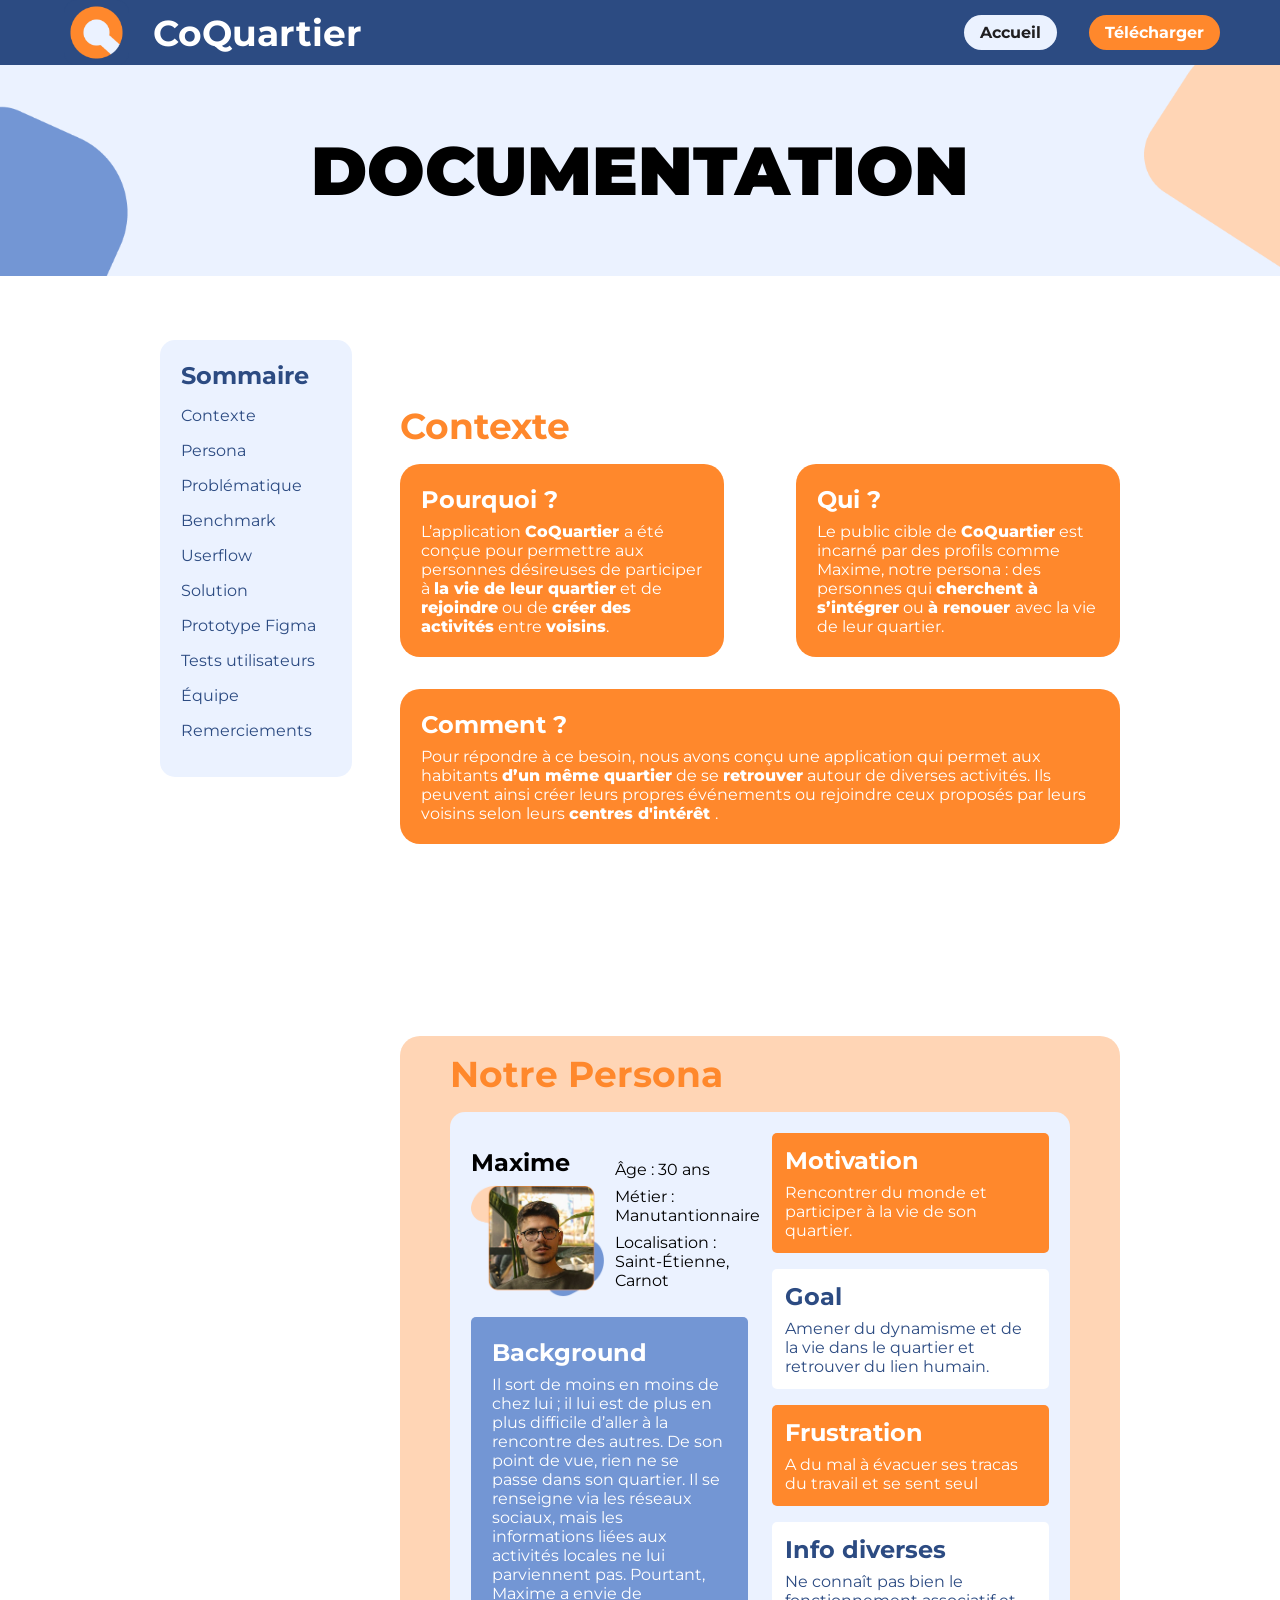
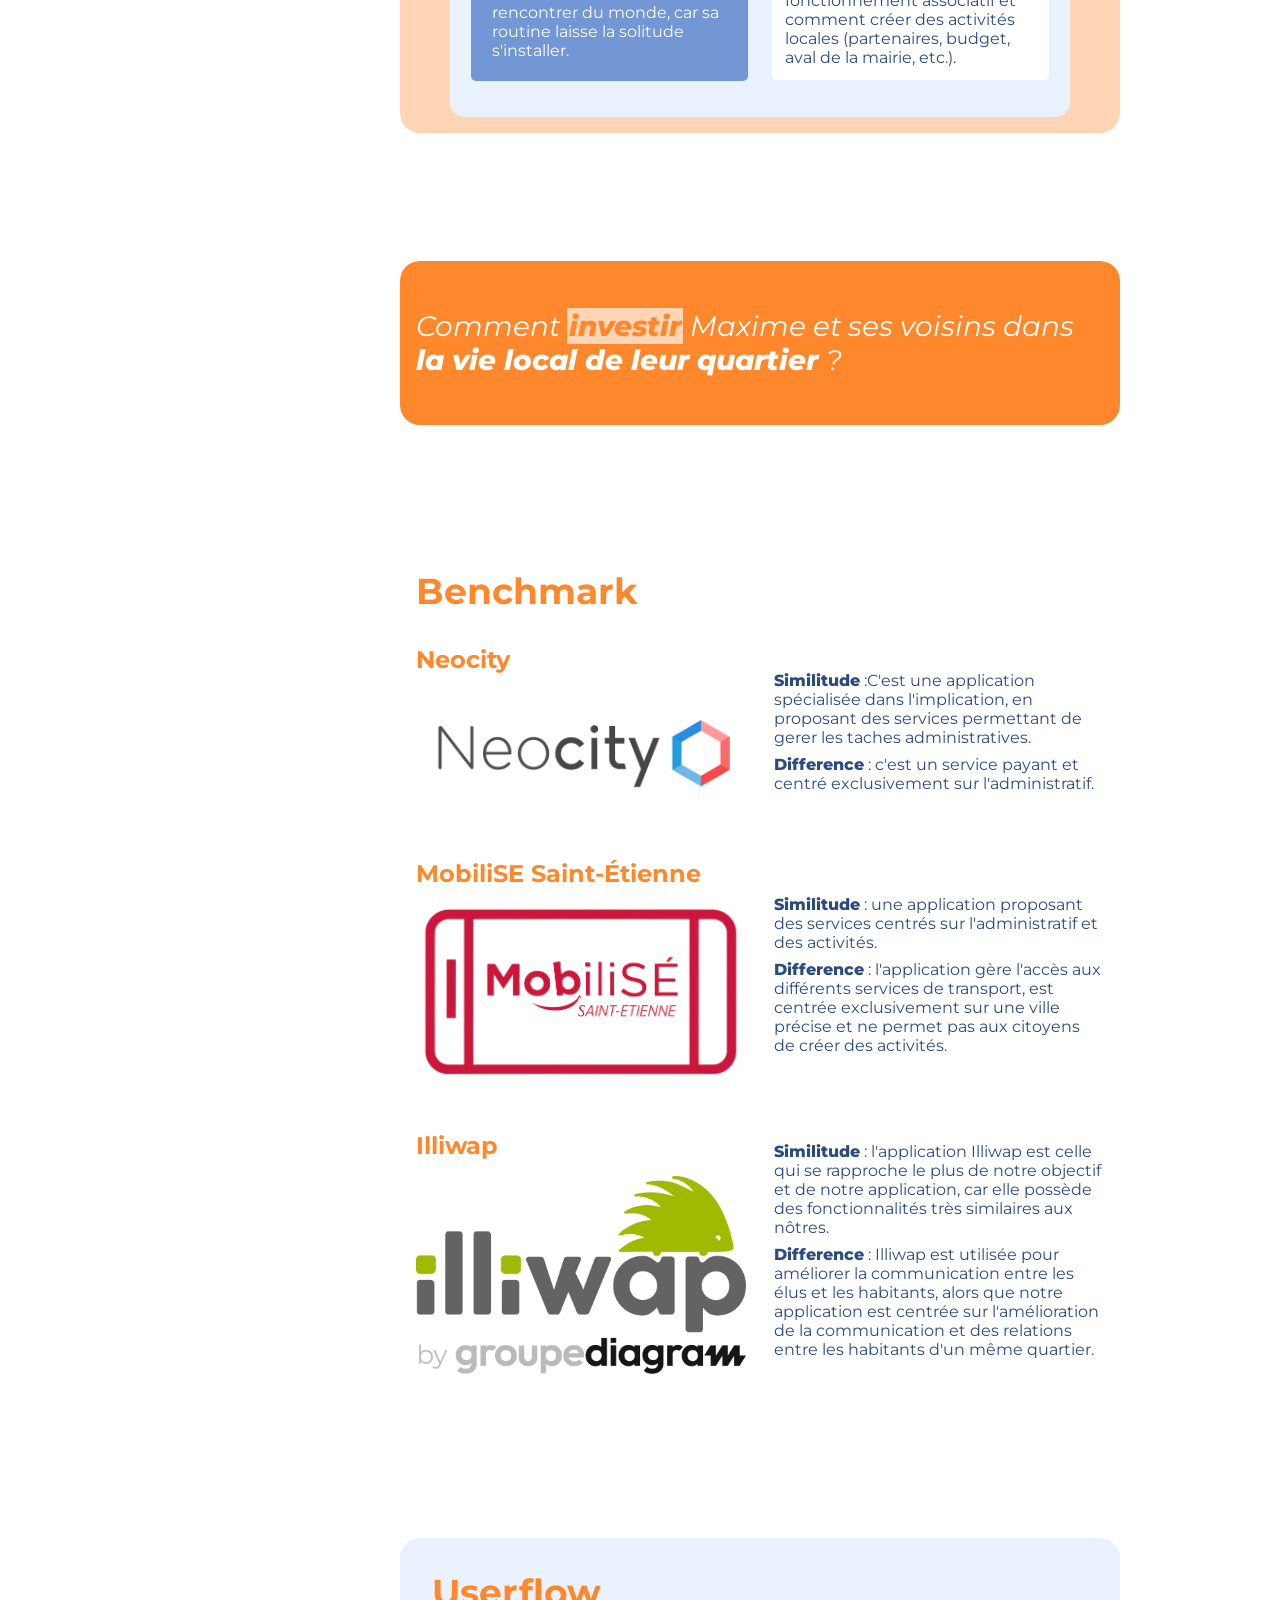
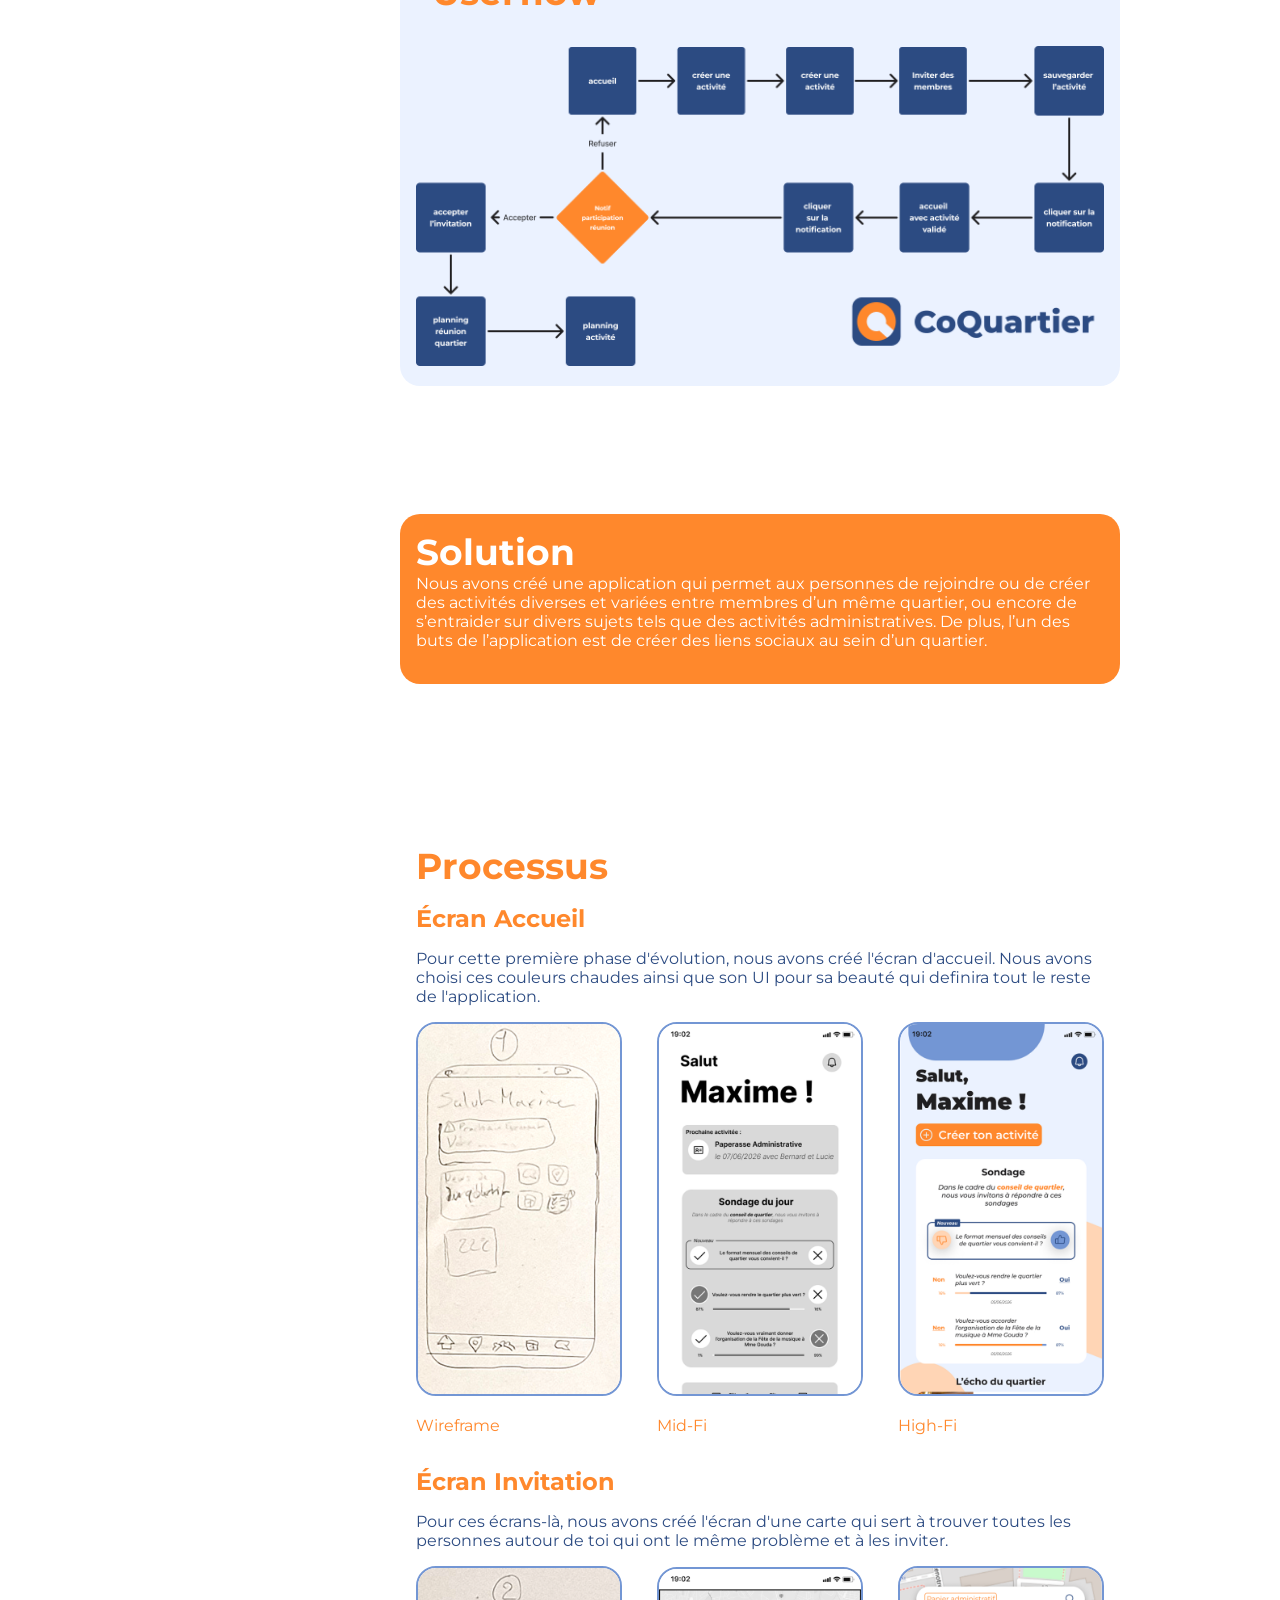
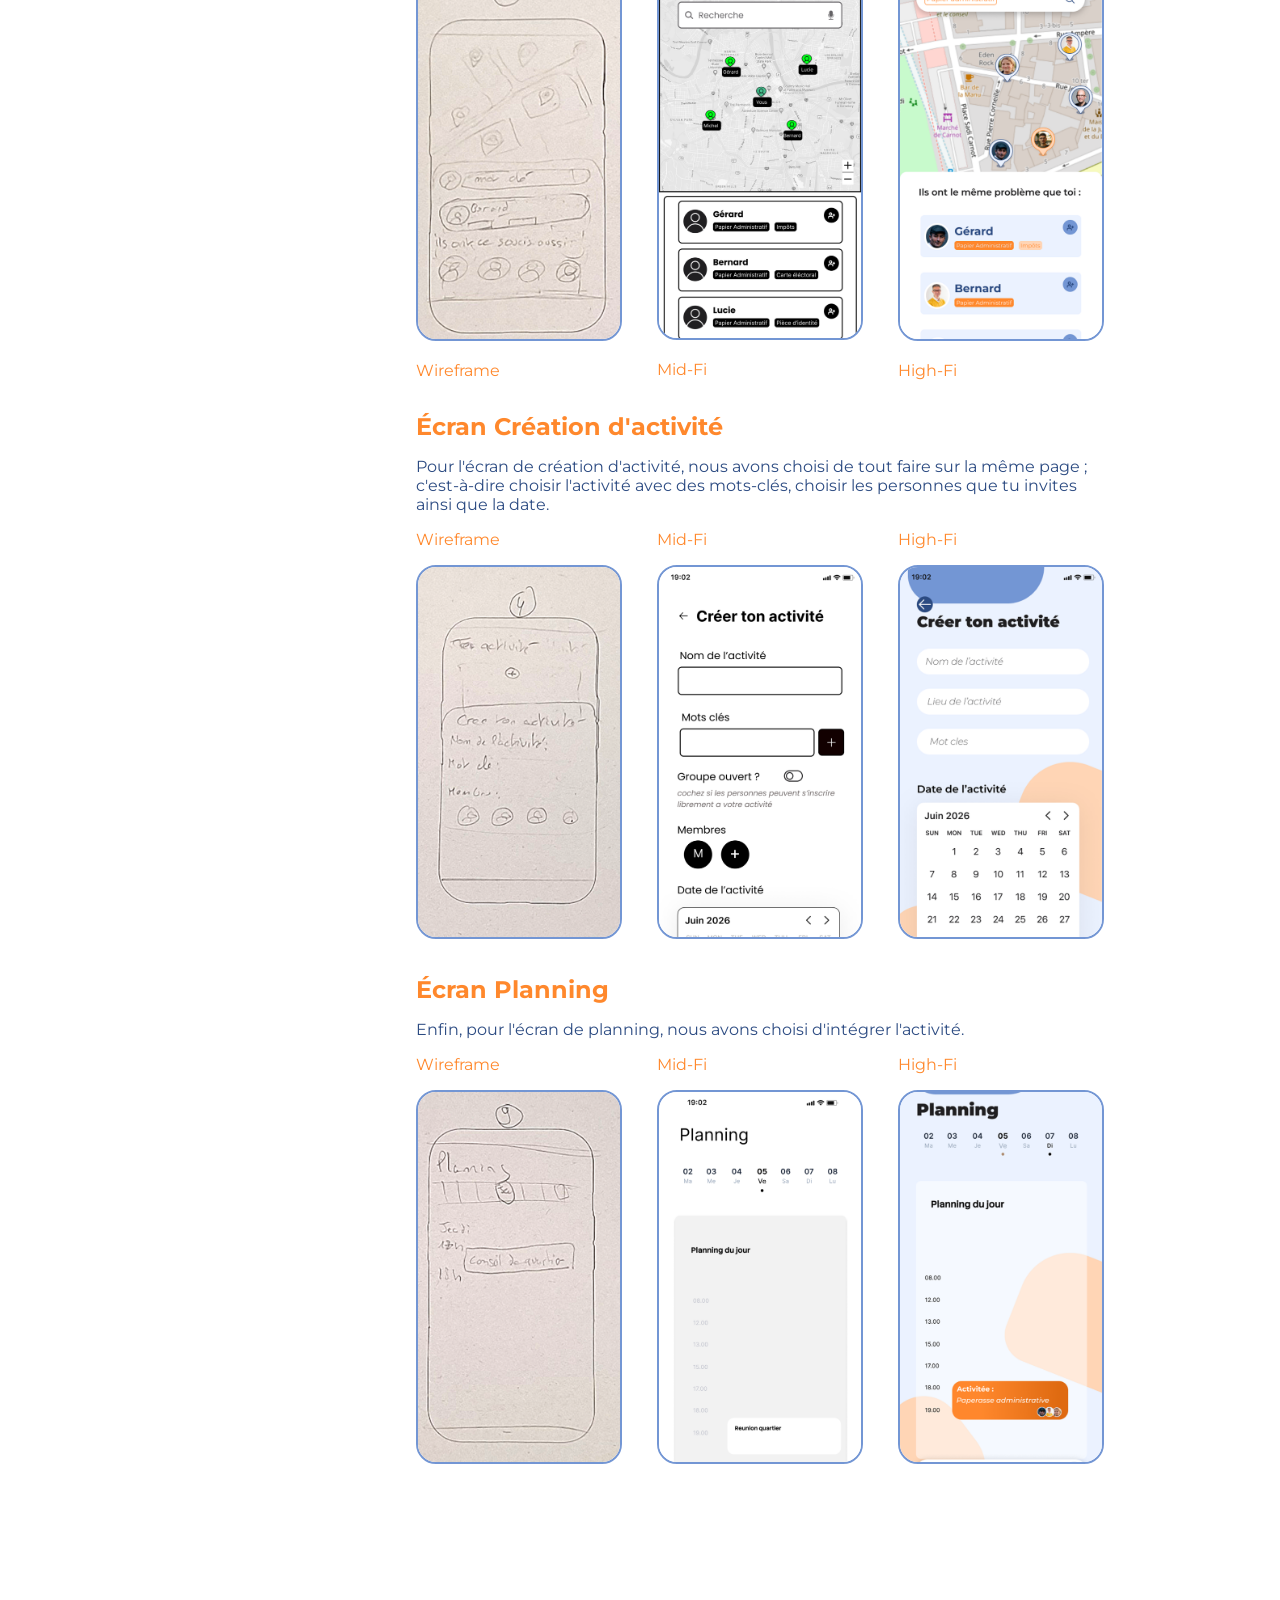
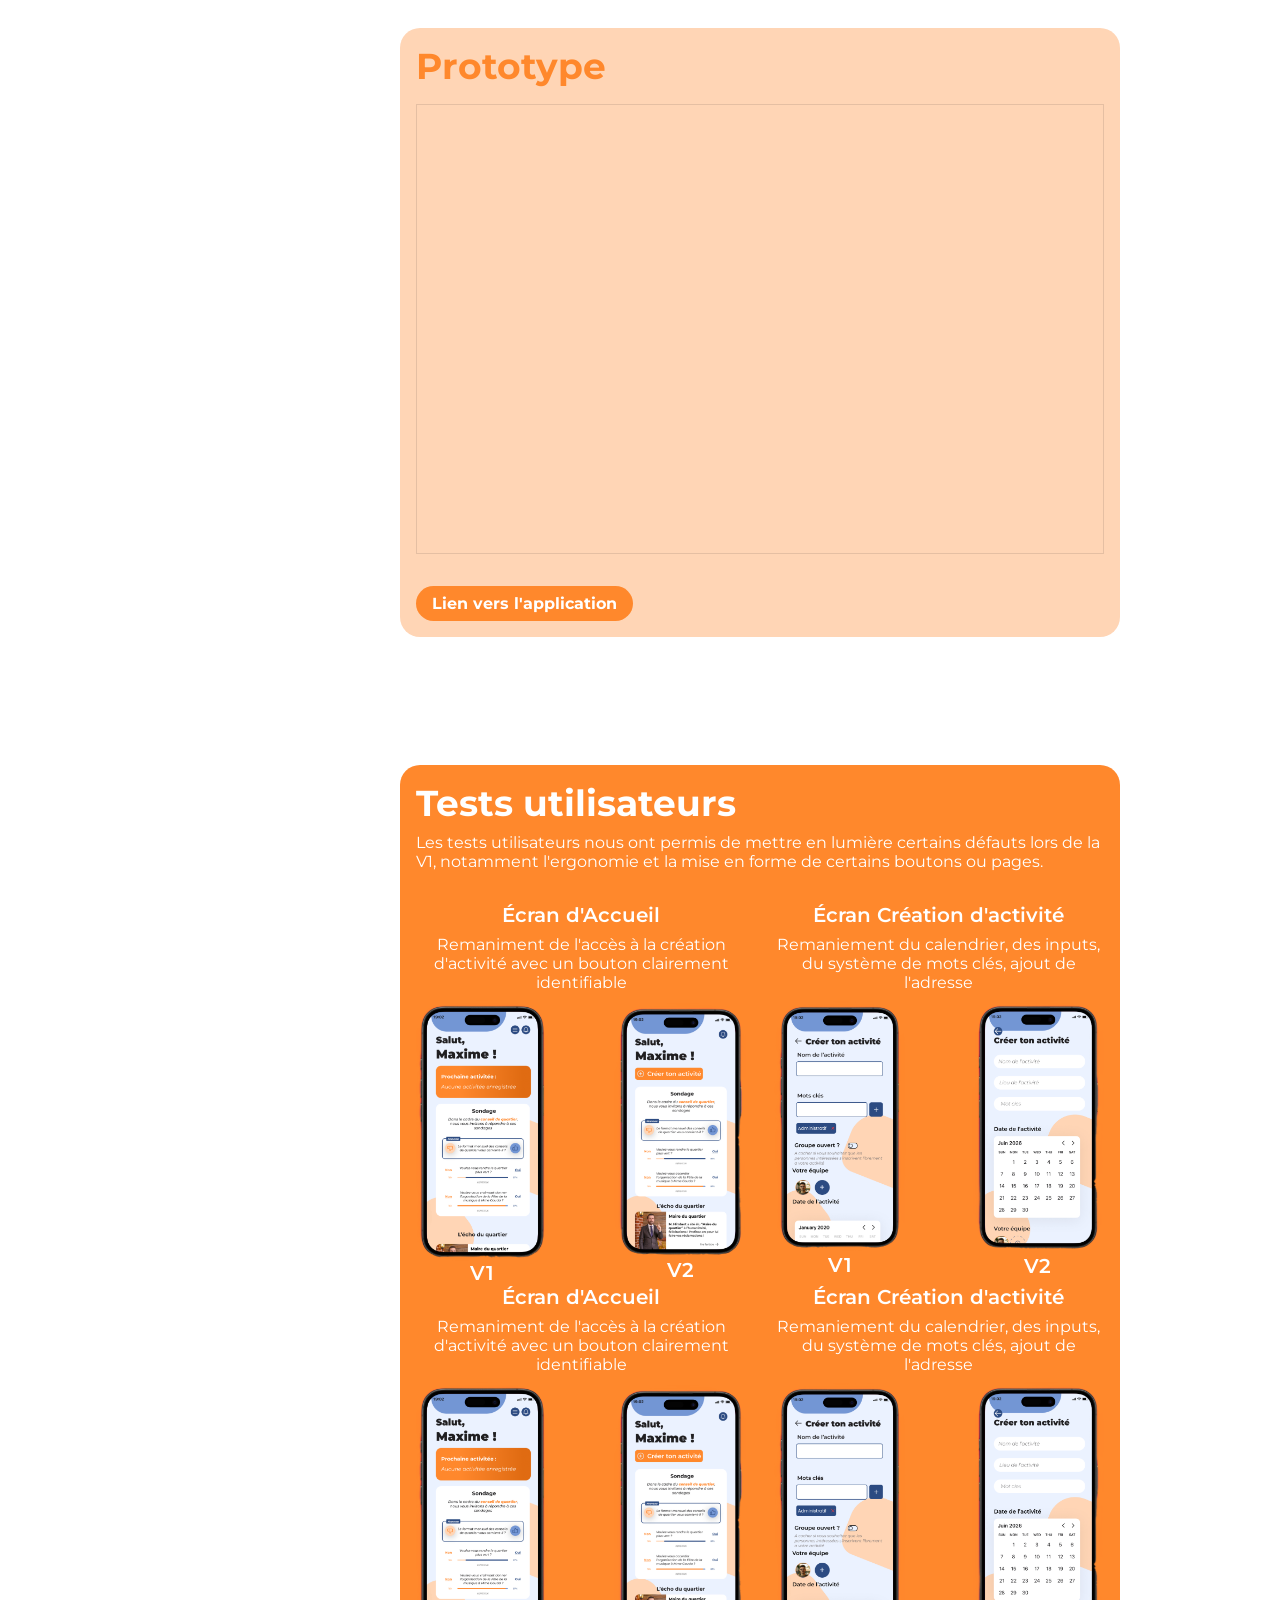
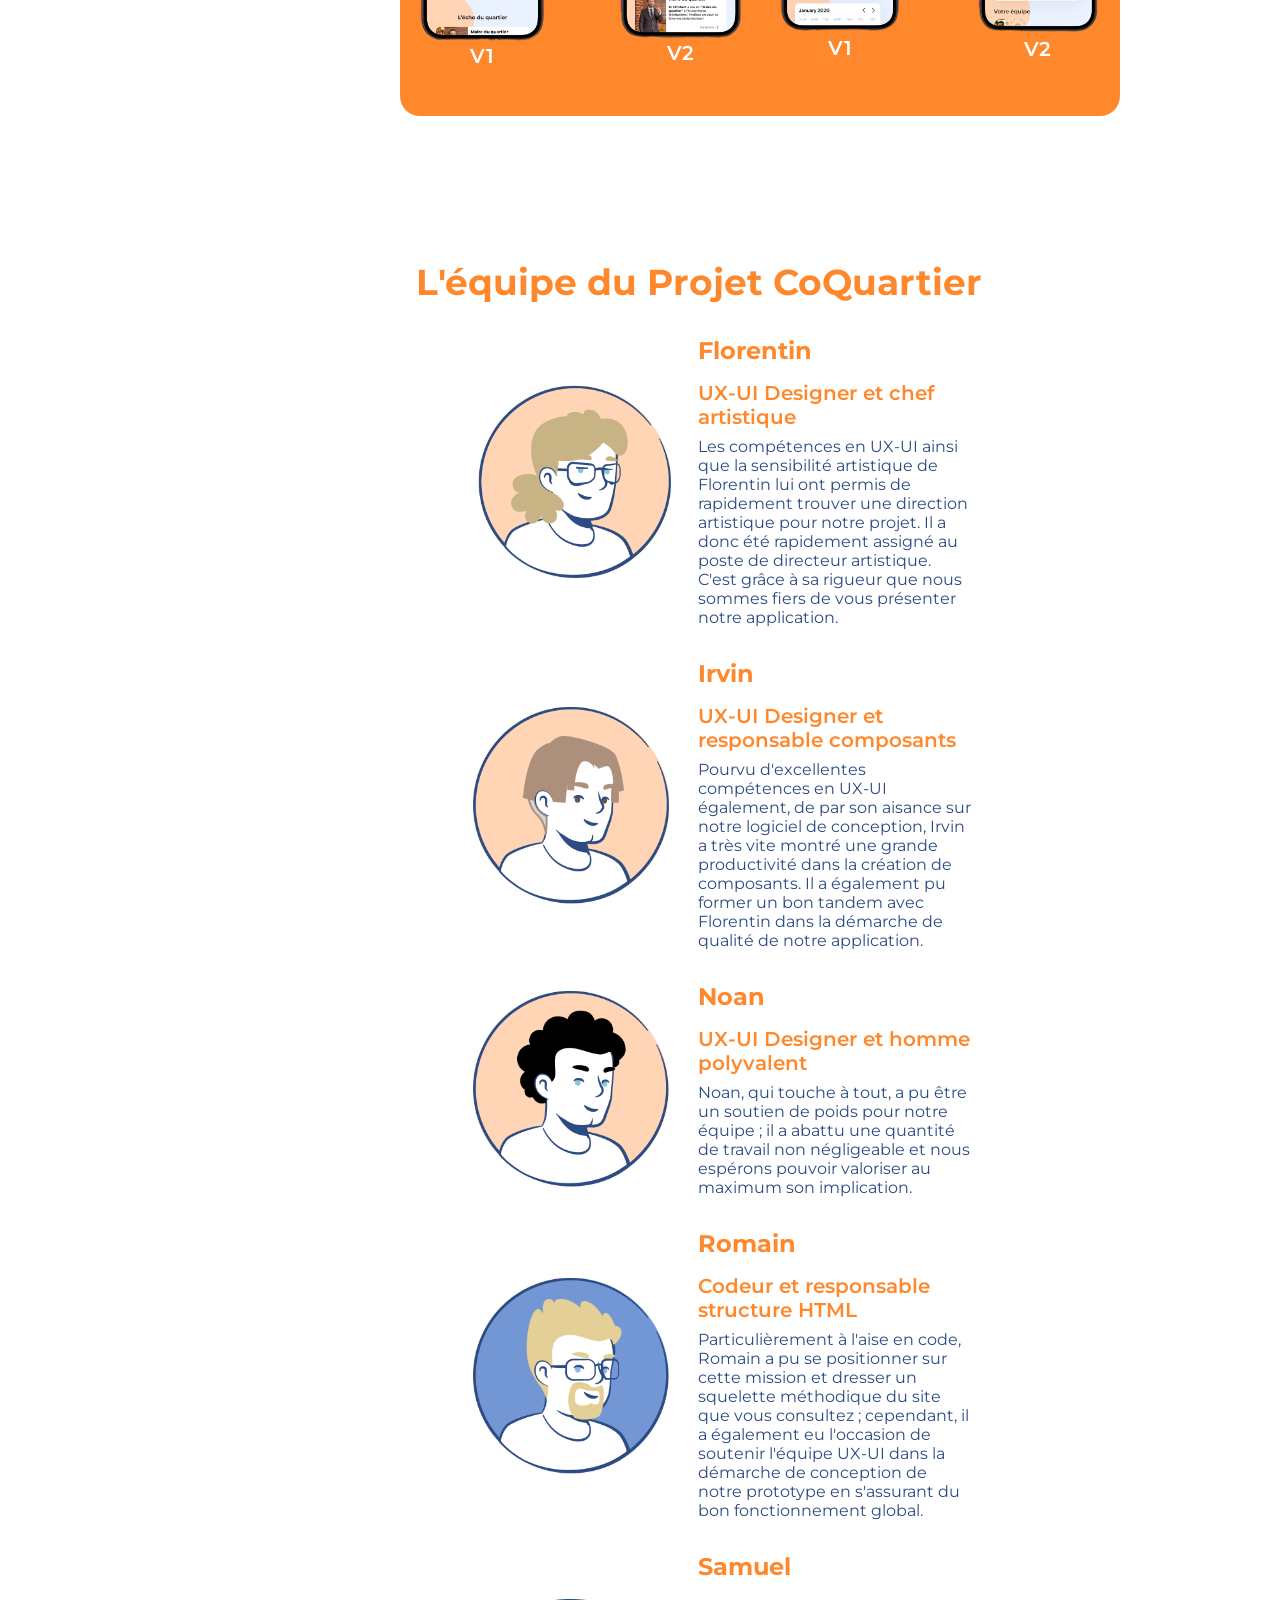
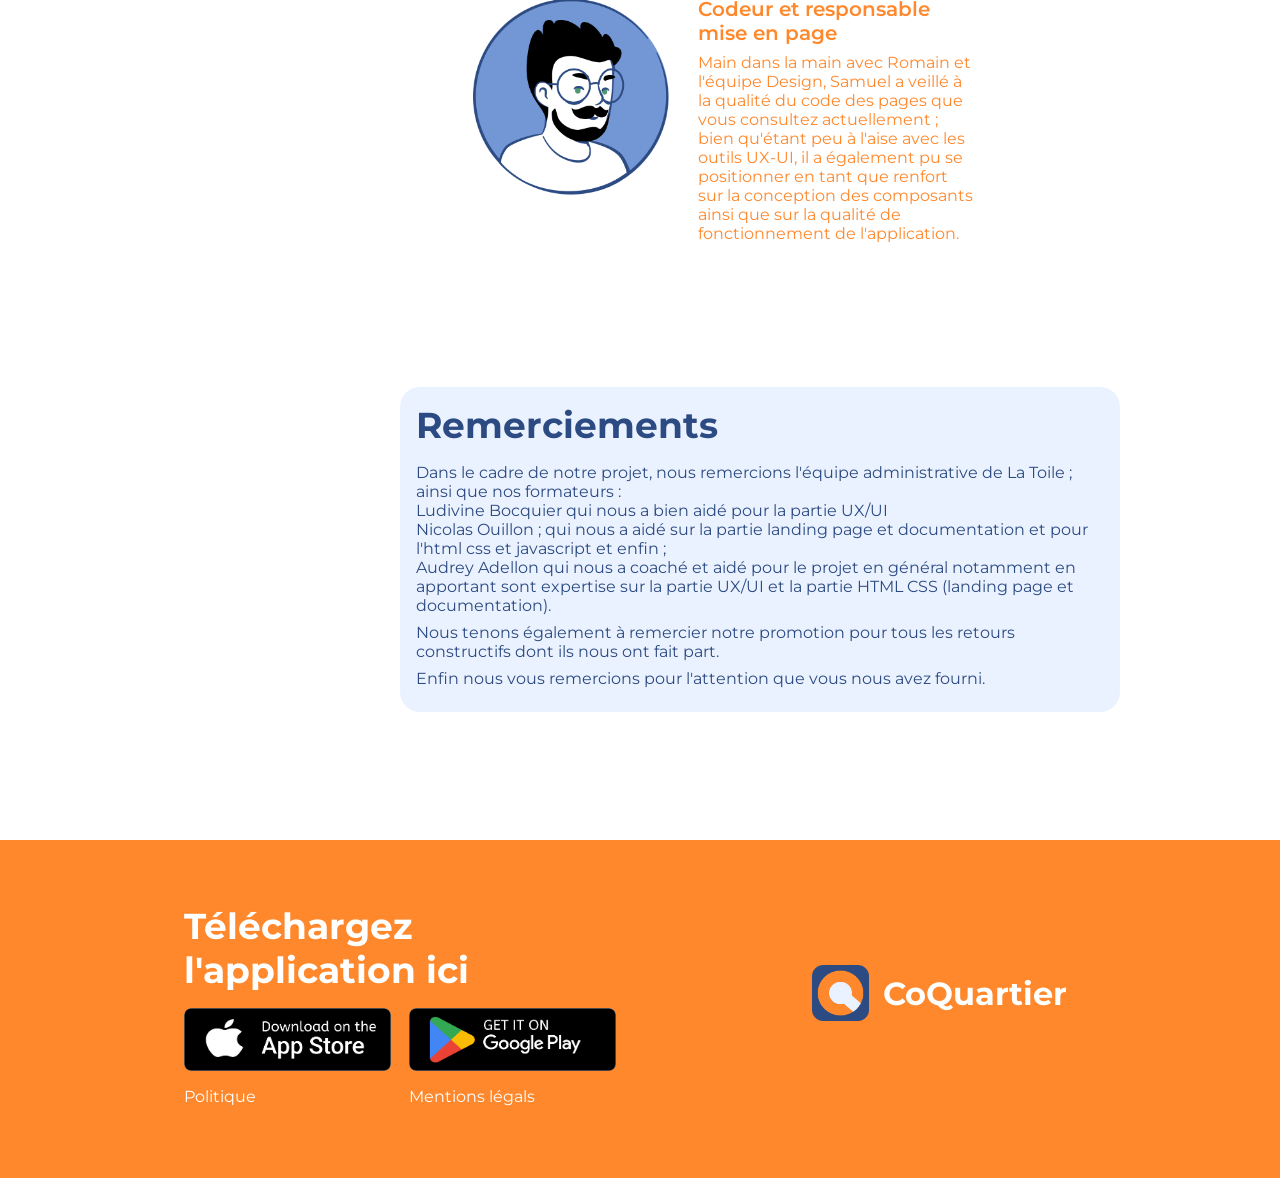
==== commit 84d56987: "3.5" ====
--- a/documentation.html
+++ b/documentation.html
@@ -695,13 +695,13 @@
 
                     <img src="assets/logo.png" alt="" class="w-20">
 
-                    <h3 class="white s-h3 w-75">CoQuartier</h3>
+                    <h3 class="white s-h3 w-75 logo-footer">CoQuartier</h3>
                 </div>
                 <nav class="flex align-center justify-end w-100 mb-16">
-                    <a href=""><i class="ph ph-facebook-logo white w-20 s-h3"></i></a>
-                    <a href=""><i class="ph ph-linkedin-logo white w-20 s-h3"></i></a>
-                    <a href=""><i class="ph ph-x-logo white w-20 s-h3"></i></a>
-                    <a href=""><i class="ph ph-instagram-logo white w-20 s-h3"></i></a>
+                    <a href=""><i class="ph ph-facebook-logo white w-20 logo-footer"></i></a>
+                    <a href=""><i class="ph ph-linkedin-logo white w-20 logo-footer"></i></a>
+                    <a href=""><i class="ph ph-x-logo white w-20 logo-footer"></i></a>
+                    <a href=""><i class="ph ph-instagram-logo white w-20 logo-footer"></i></a>
 
                 </nav>
             </div>
--- a/styles.css
+++ b/styles.css
@@ -564,8 +564,10 @@
 }
 
 .logo-footer{
-    font-size: 20px;
-}
+    font-size: 32px;
+}
+
+
 
 
 
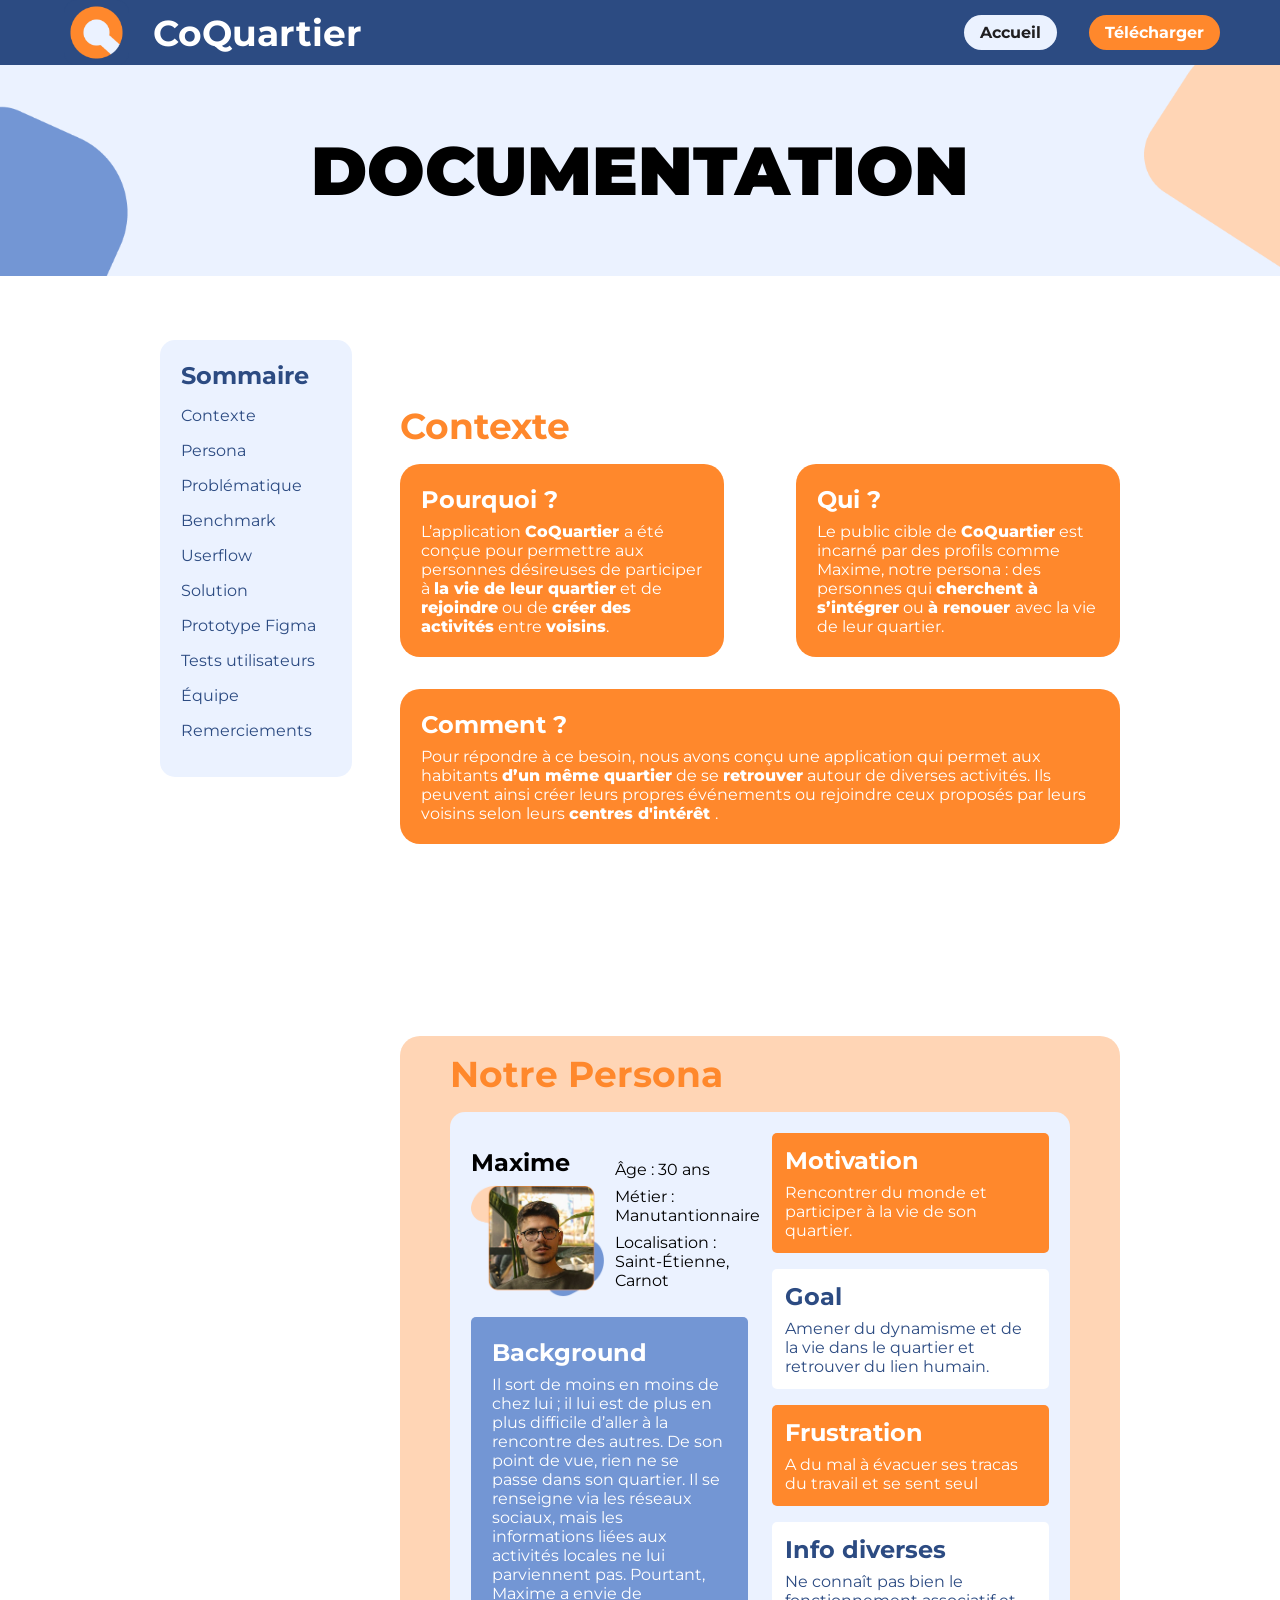
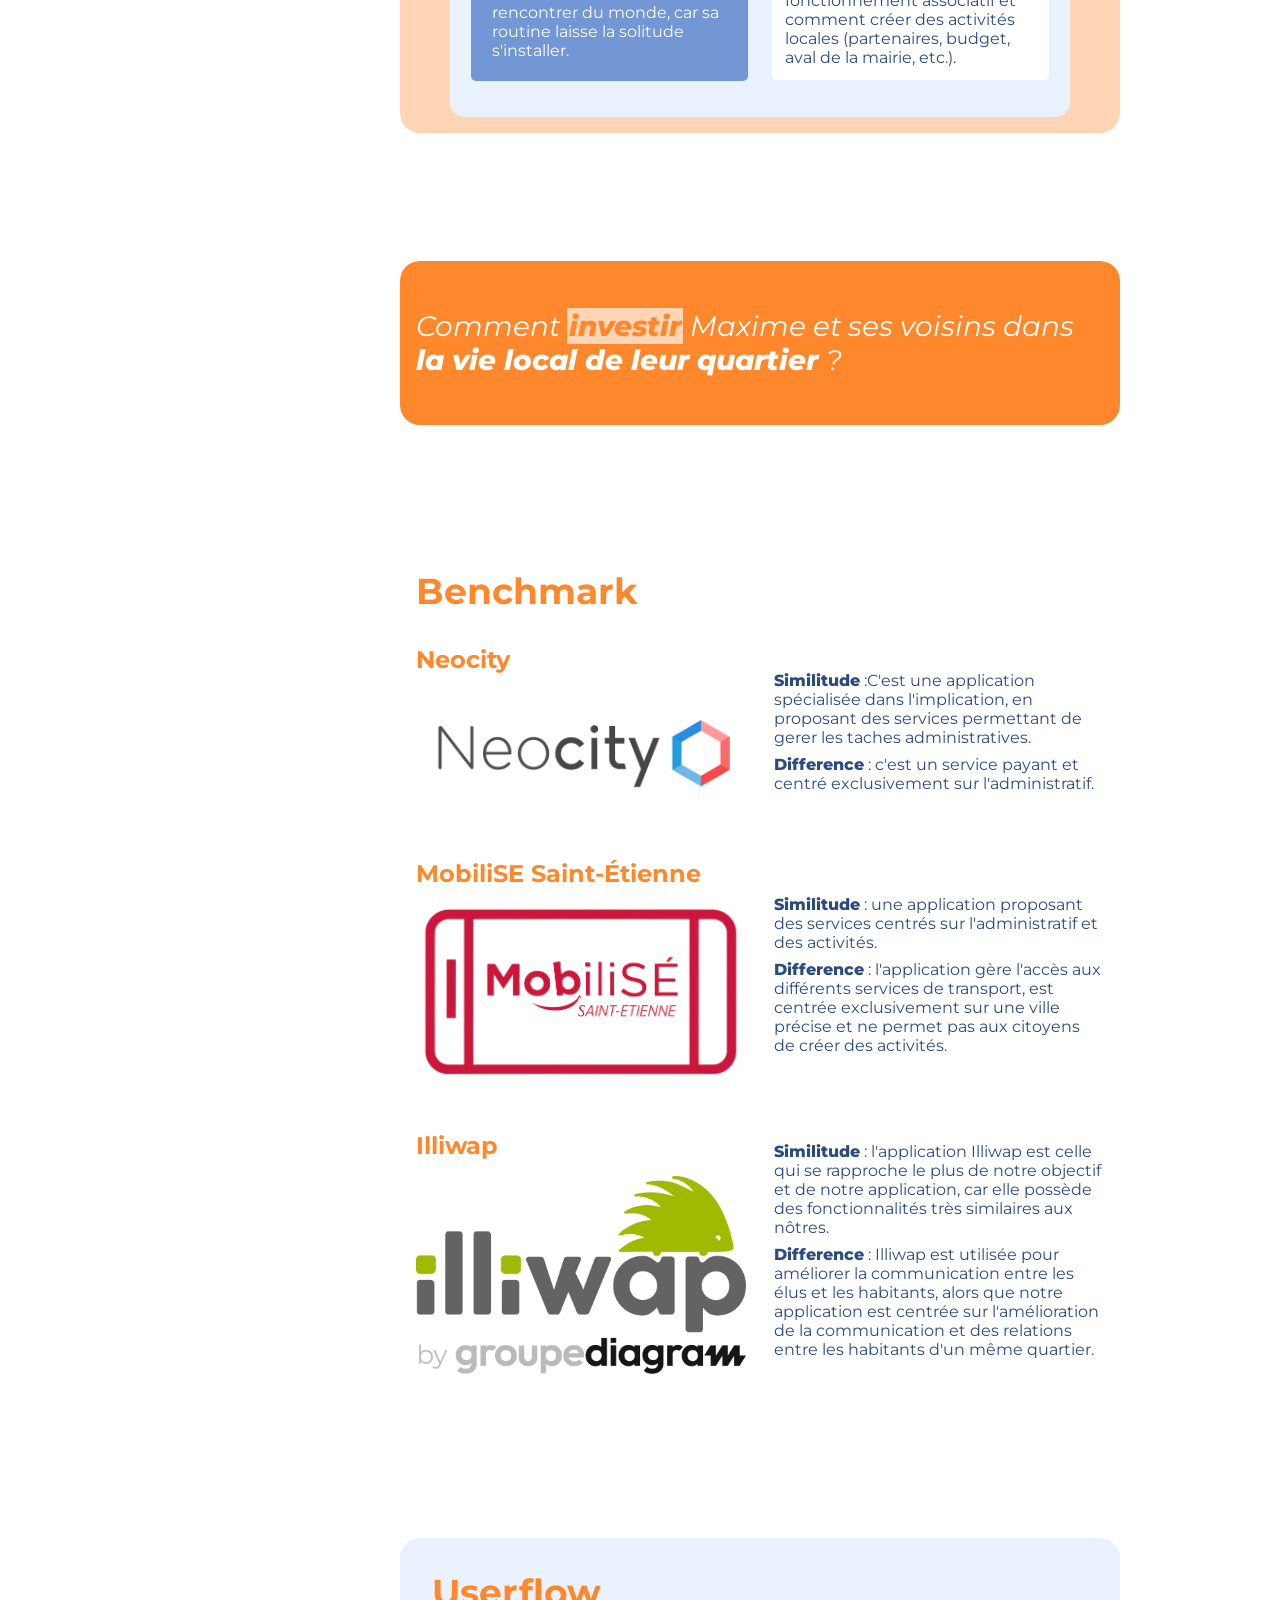
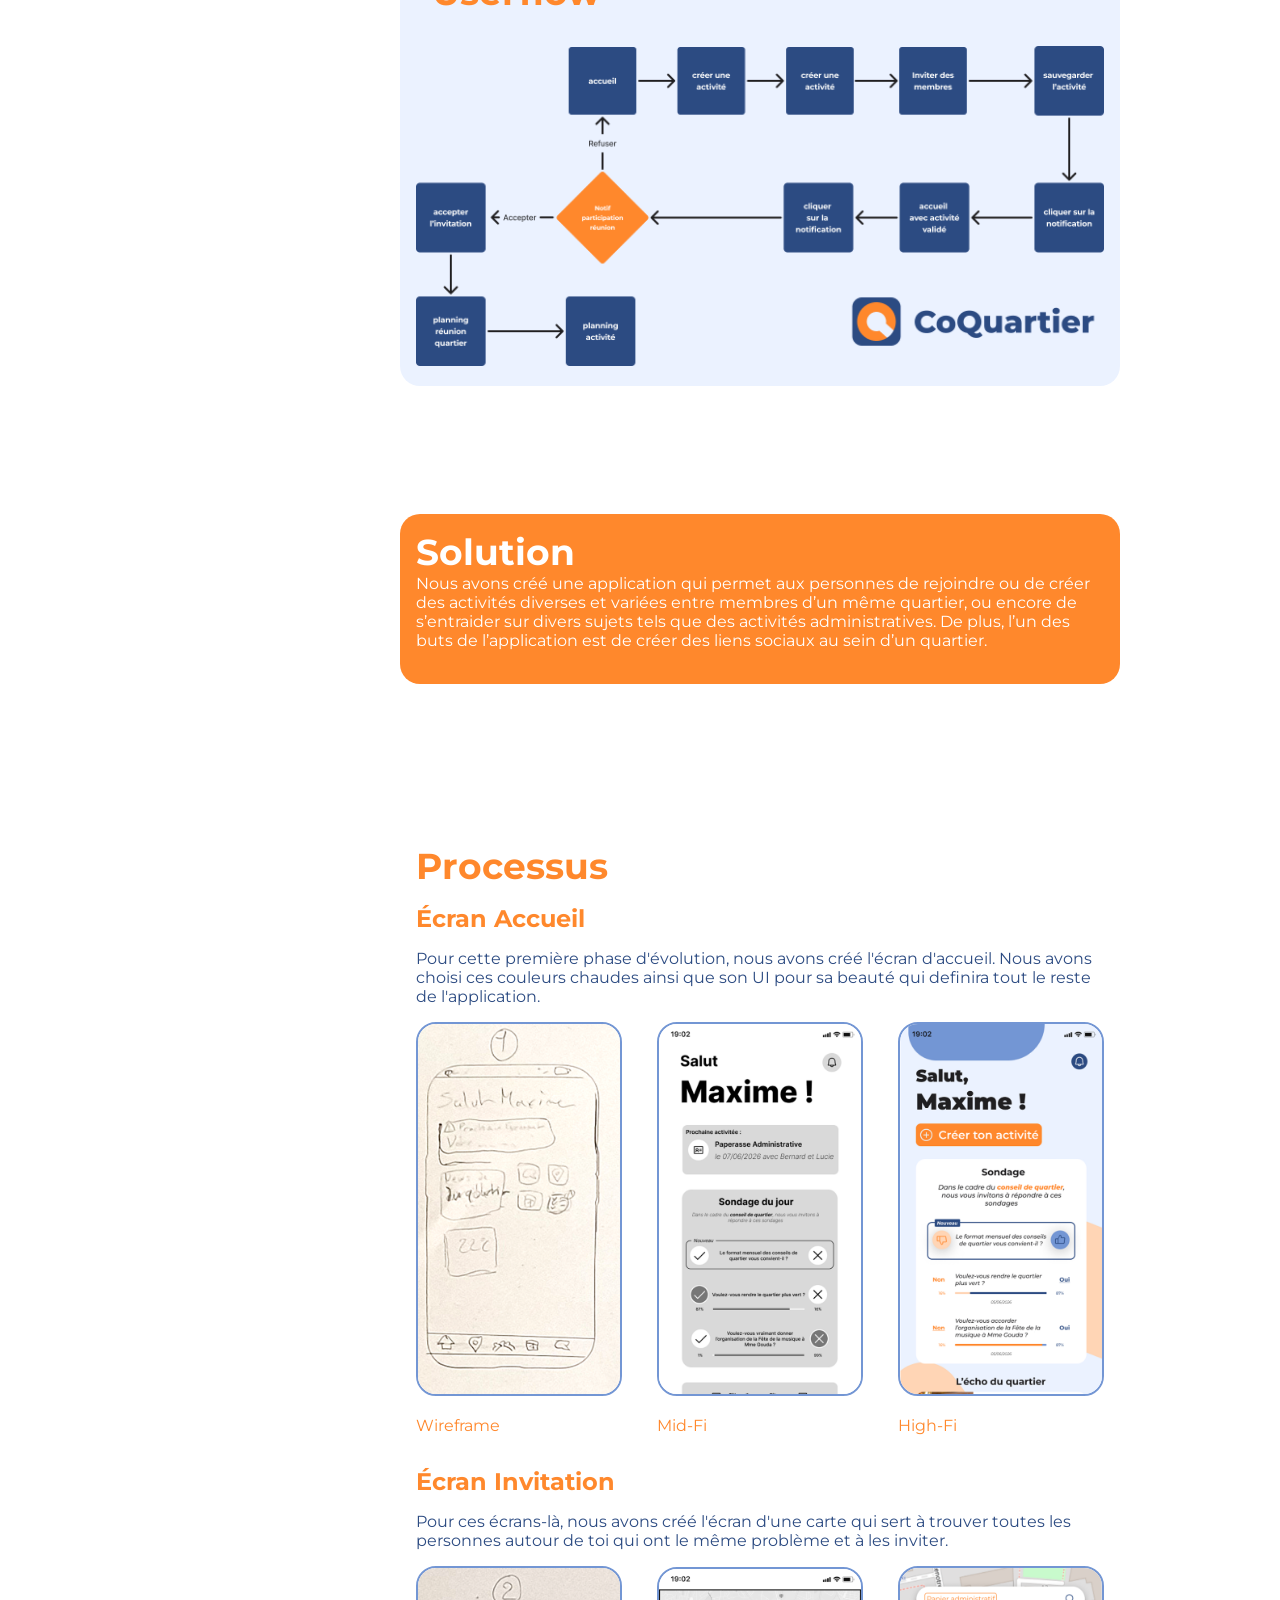
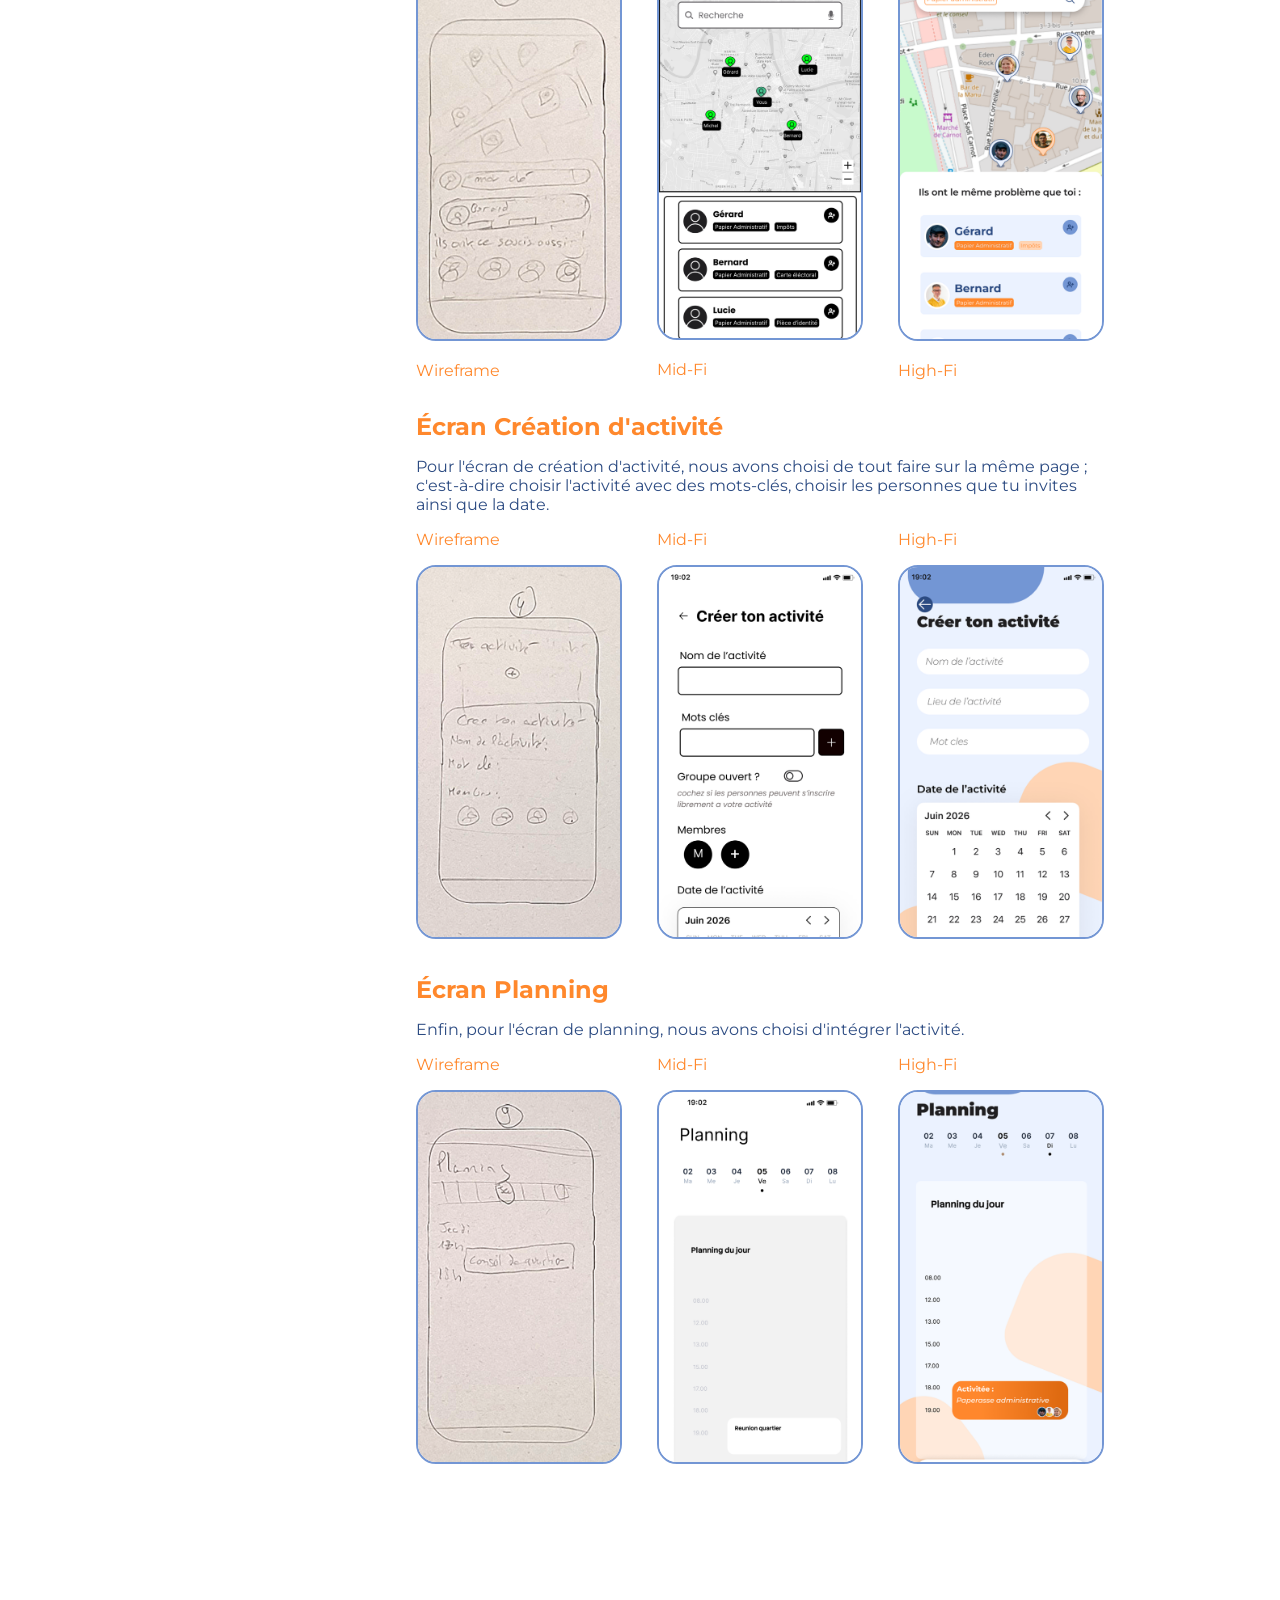
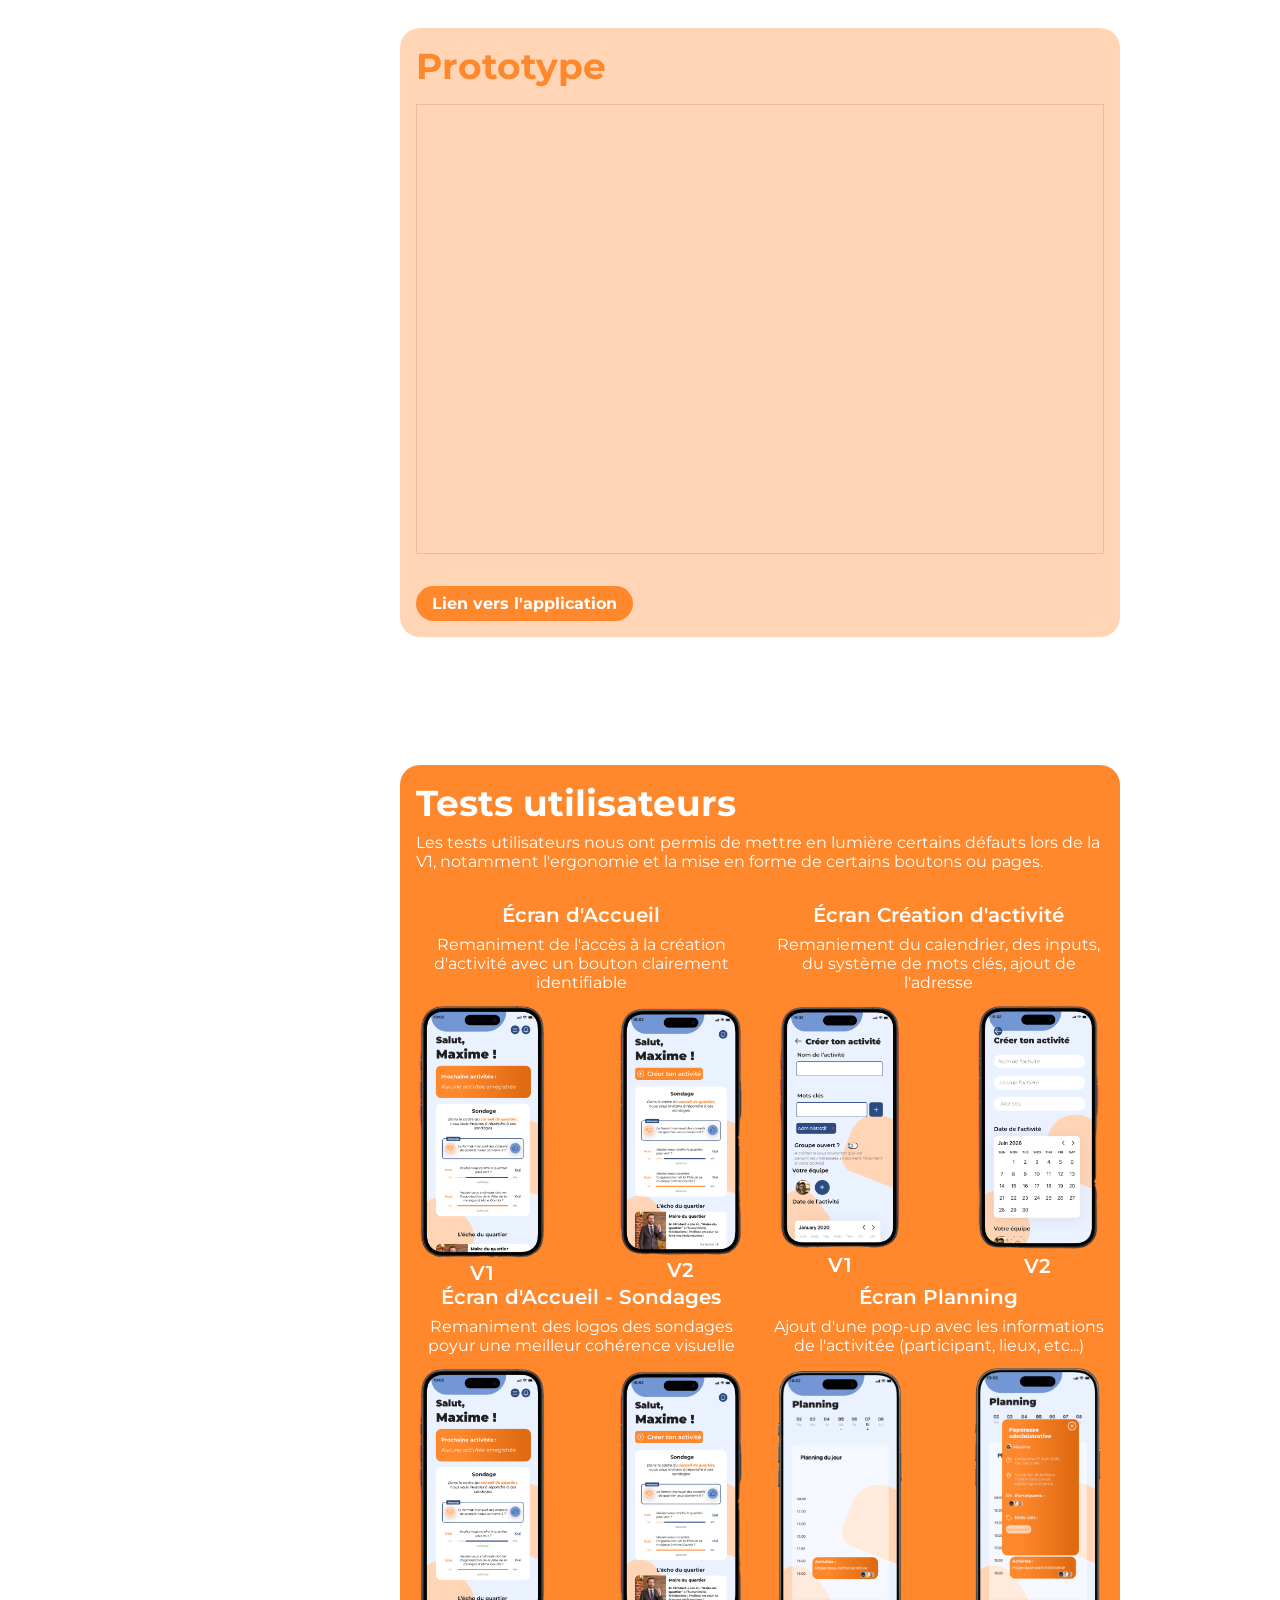
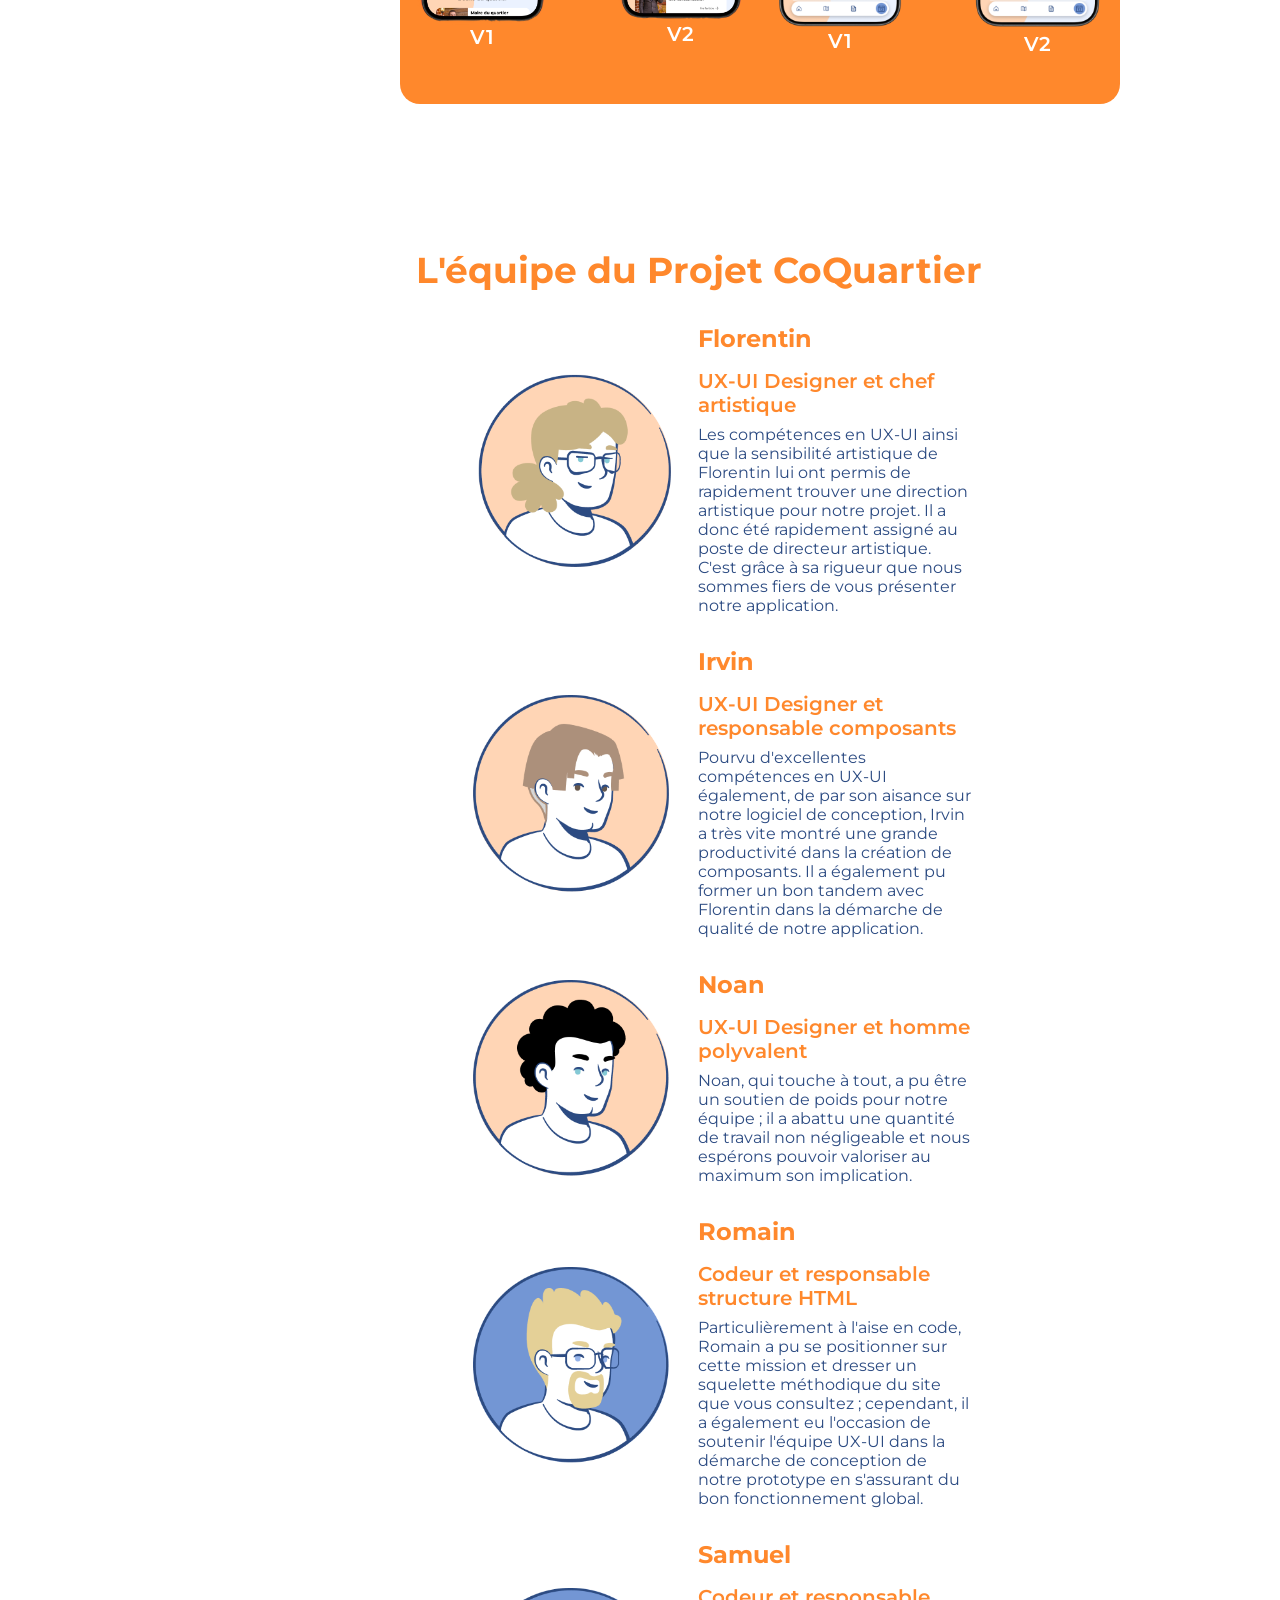
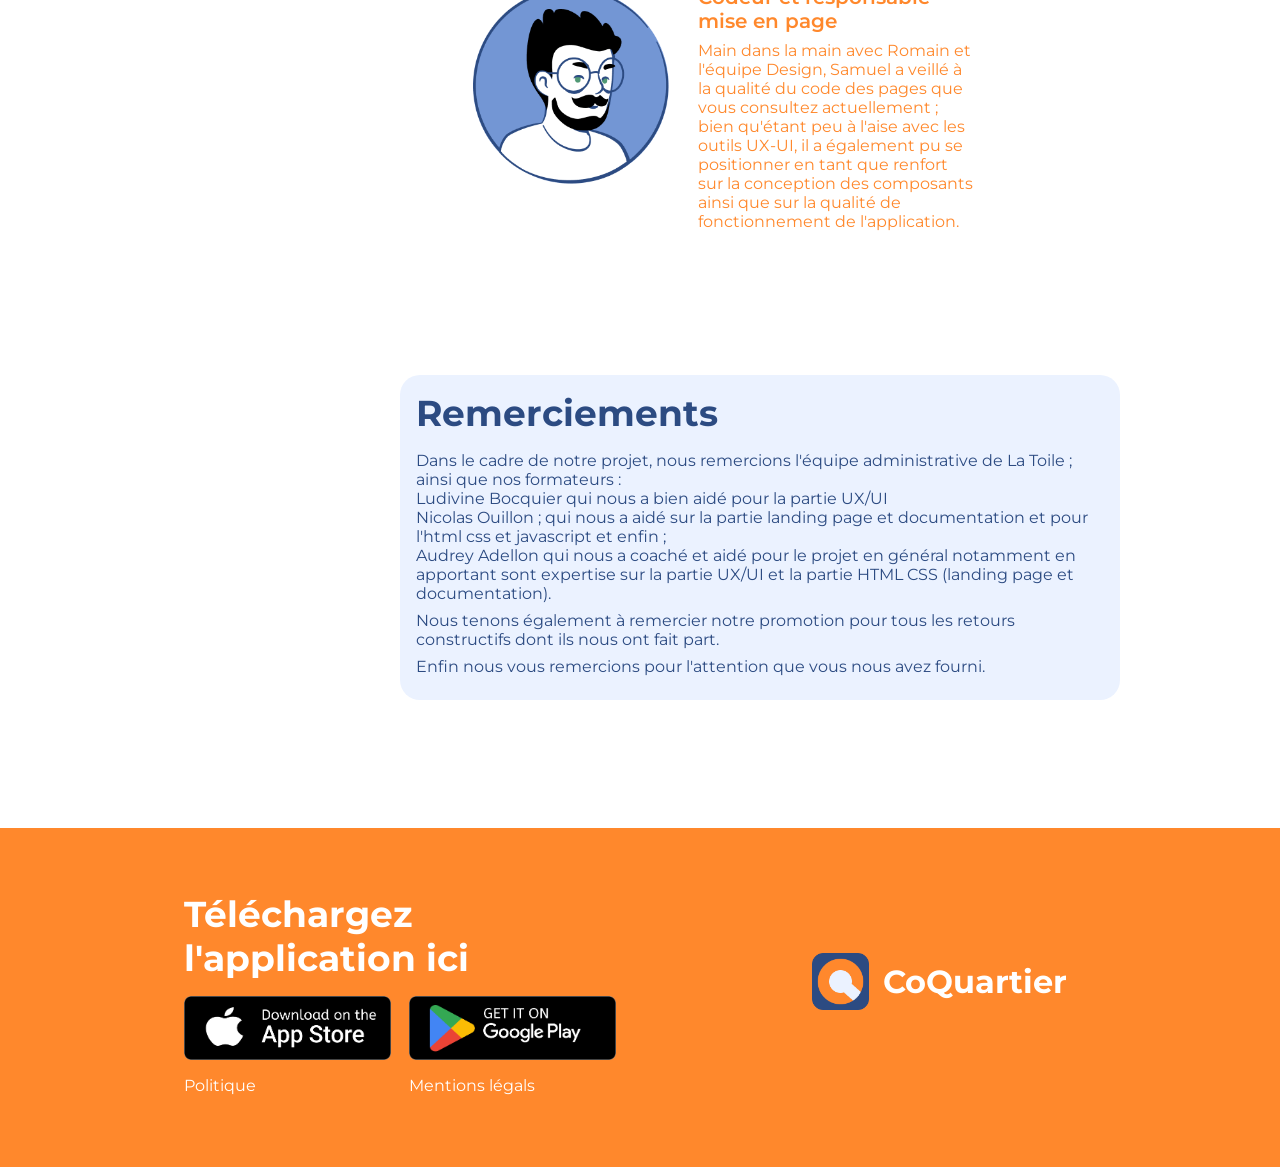
==== commit 326fdf8b: "3.5" ====
--- a/documentation.html
+++ b/documentation.html
@@ -433,9 +433,8 @@
 
                     <div class="flex space-between align-start mb-16">
                         <div class="w-48 flex align-center space-between">
-                            <h4 class="text-center w-100 mb-8">Écran d'Accueil</h4>
-                            <p class="text-center w-100 mb-8">Remaniment de l'accès à la création d'activité avec un
-                                bouton clairement identifiable</p>
+                            <h4 class="text-center w-100 mb-8">Écran d'Accueil - Sondages</h4>
+                            <p class="text-center w-100 mb-8">Remaniment des logos des sondages poyur une meilleur cohérence visuelle</p>
                             <div class="w-40 flex">
                                 <img src="assets/documentation/wireframes/test utilisateur/Accueil V1.png" alt=""
                                     class="w-100">
@@ -450,18 +449,17 @@
                             </div>
                         </div>
                         <div class="w-48 flex align-center space-between">
-                            <h4 class="text-center w-100 mb-8">Écran Création d'activité</h4>
-                            <p class="text-center w-100 mb-8">Remaniement du calendrier, des inputs, du système de mots
-                                clés, ajout de l'adresse</p>
+                            <h4 class="text-center w-100 mb-8">Écran Planning</h4>
+                            <p class="text-center w-100 mb-8">Ajout d'une pop-up avec les informations de l'activitée (participant, lieux, etc...)</p>
                             <div class="w-40 flex">
-                                <img src="assets/documentation/wireframes/test utilisateur/Crea V1.png" alt=""
+                                <img src="assets/documentation/wireframes/test utilisateur/Planning V1.png" alt=""
                                     class="w-100">
                                 <h4 class="text-center w-100">V1</h4>
                             </div>
 
                             <i class="ph ph-arrow-right text-center i2"></i>
                             <div class="w-40 flex">
-                                <img src="assets/documentation/wireframes/test utilisateur/Crea V2.png" alt=""
+                                <img src="assets/documentation/wireframes/test utilisateur/Planning V2.png" alt=""
                                     class="w-100">
                                 <h4 class="text-center w-100">V2</h4>
                             </div>
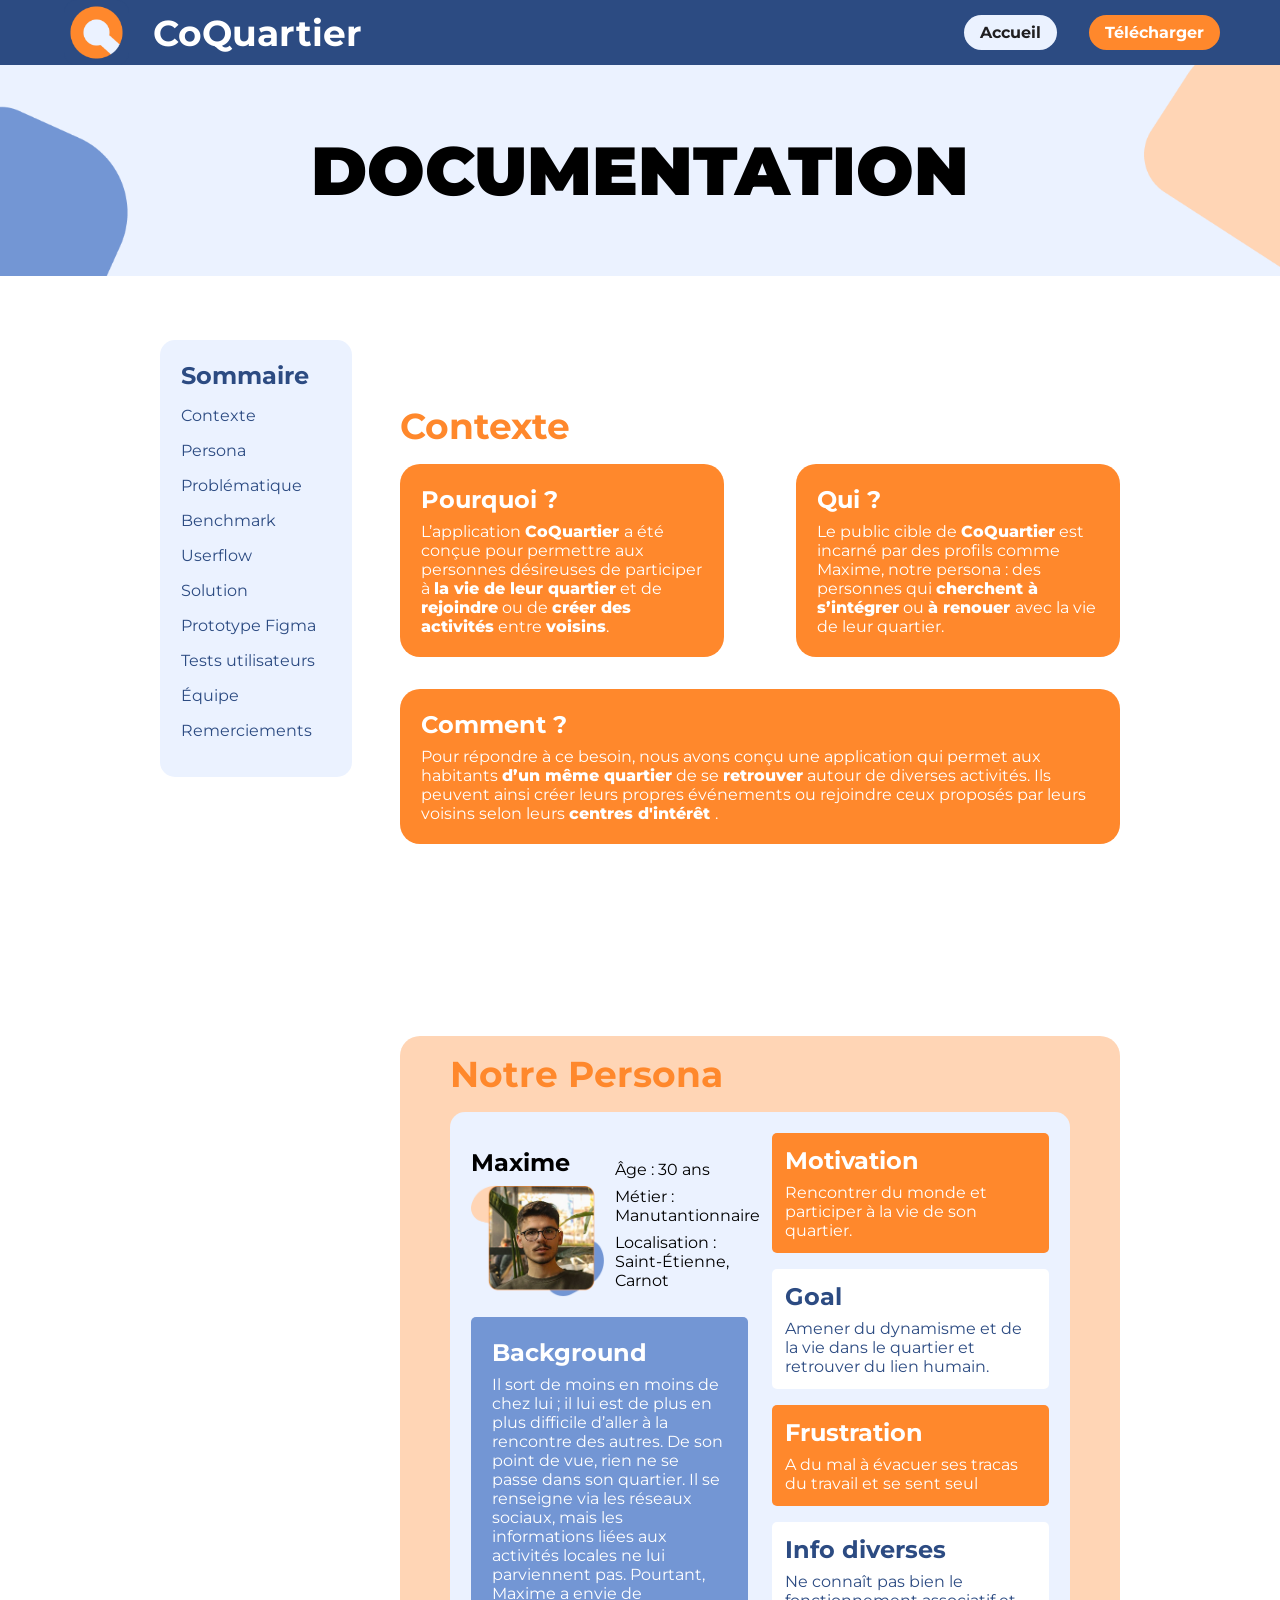
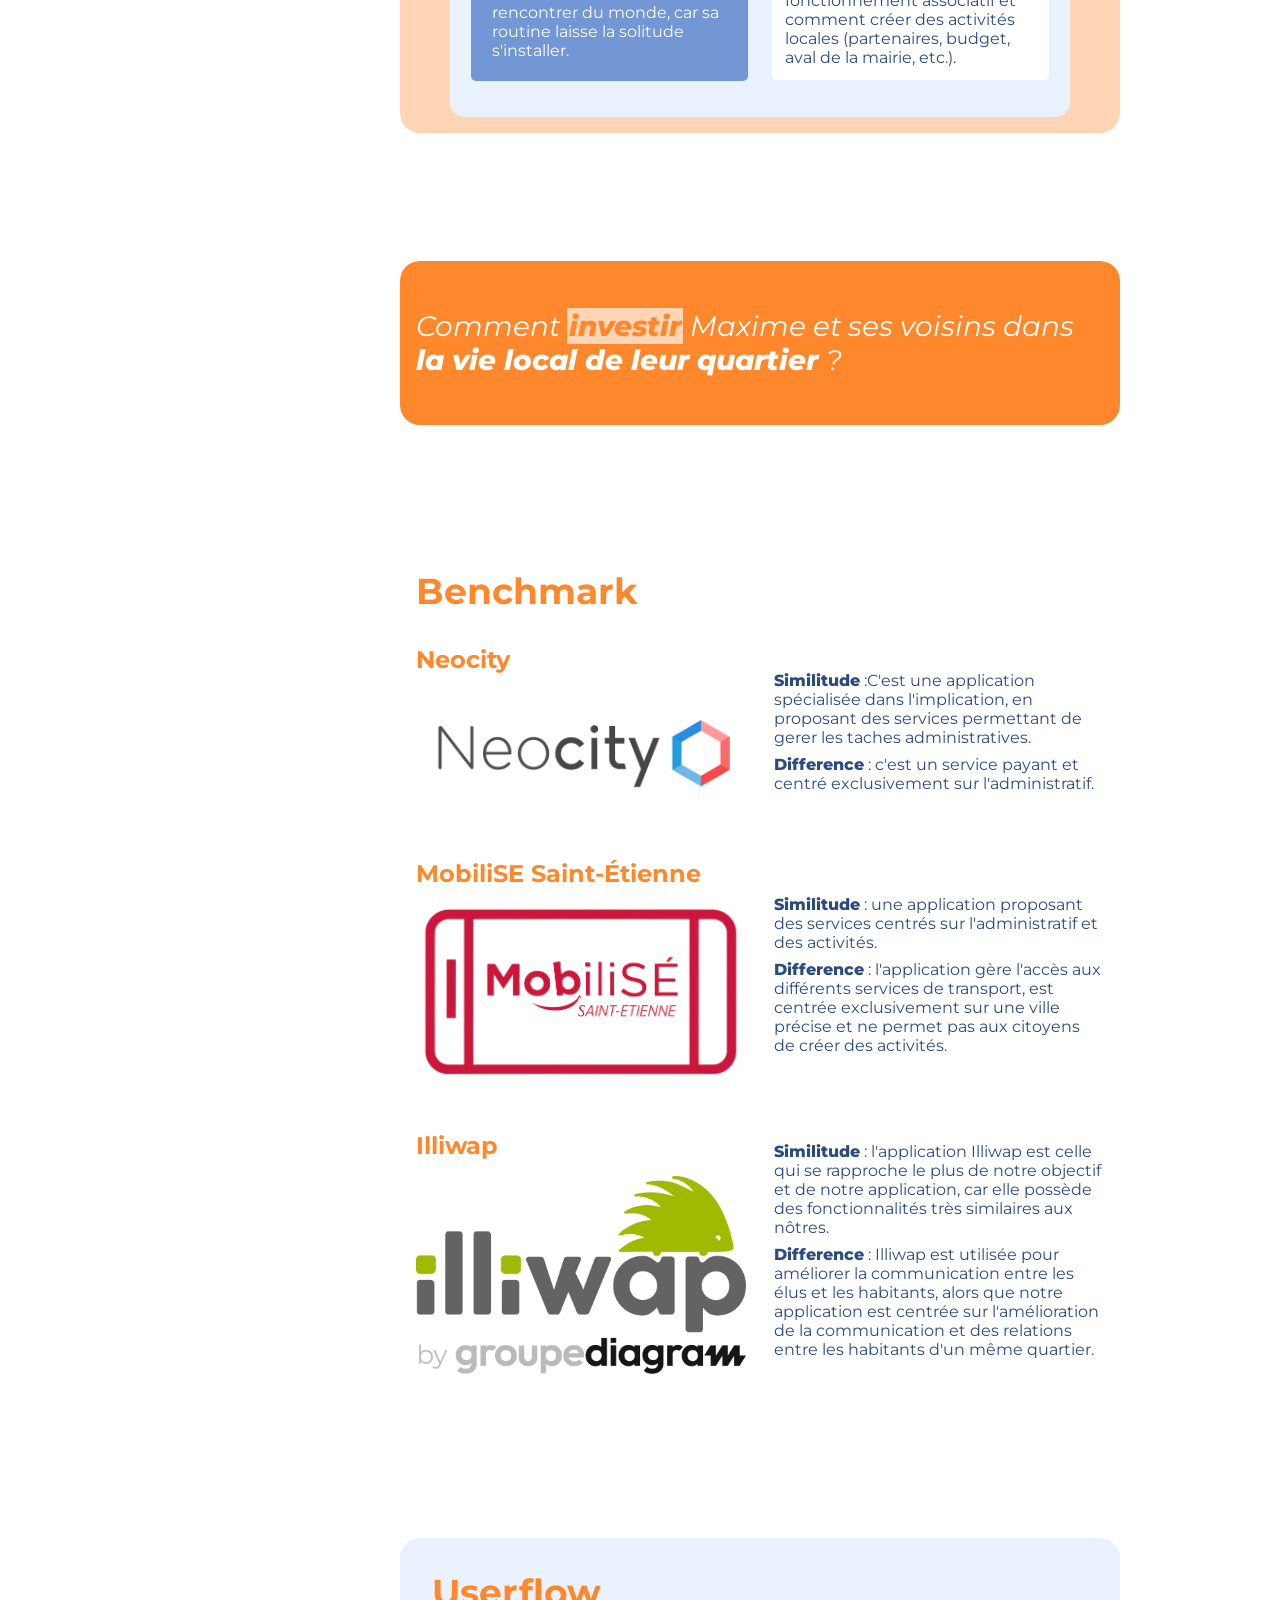
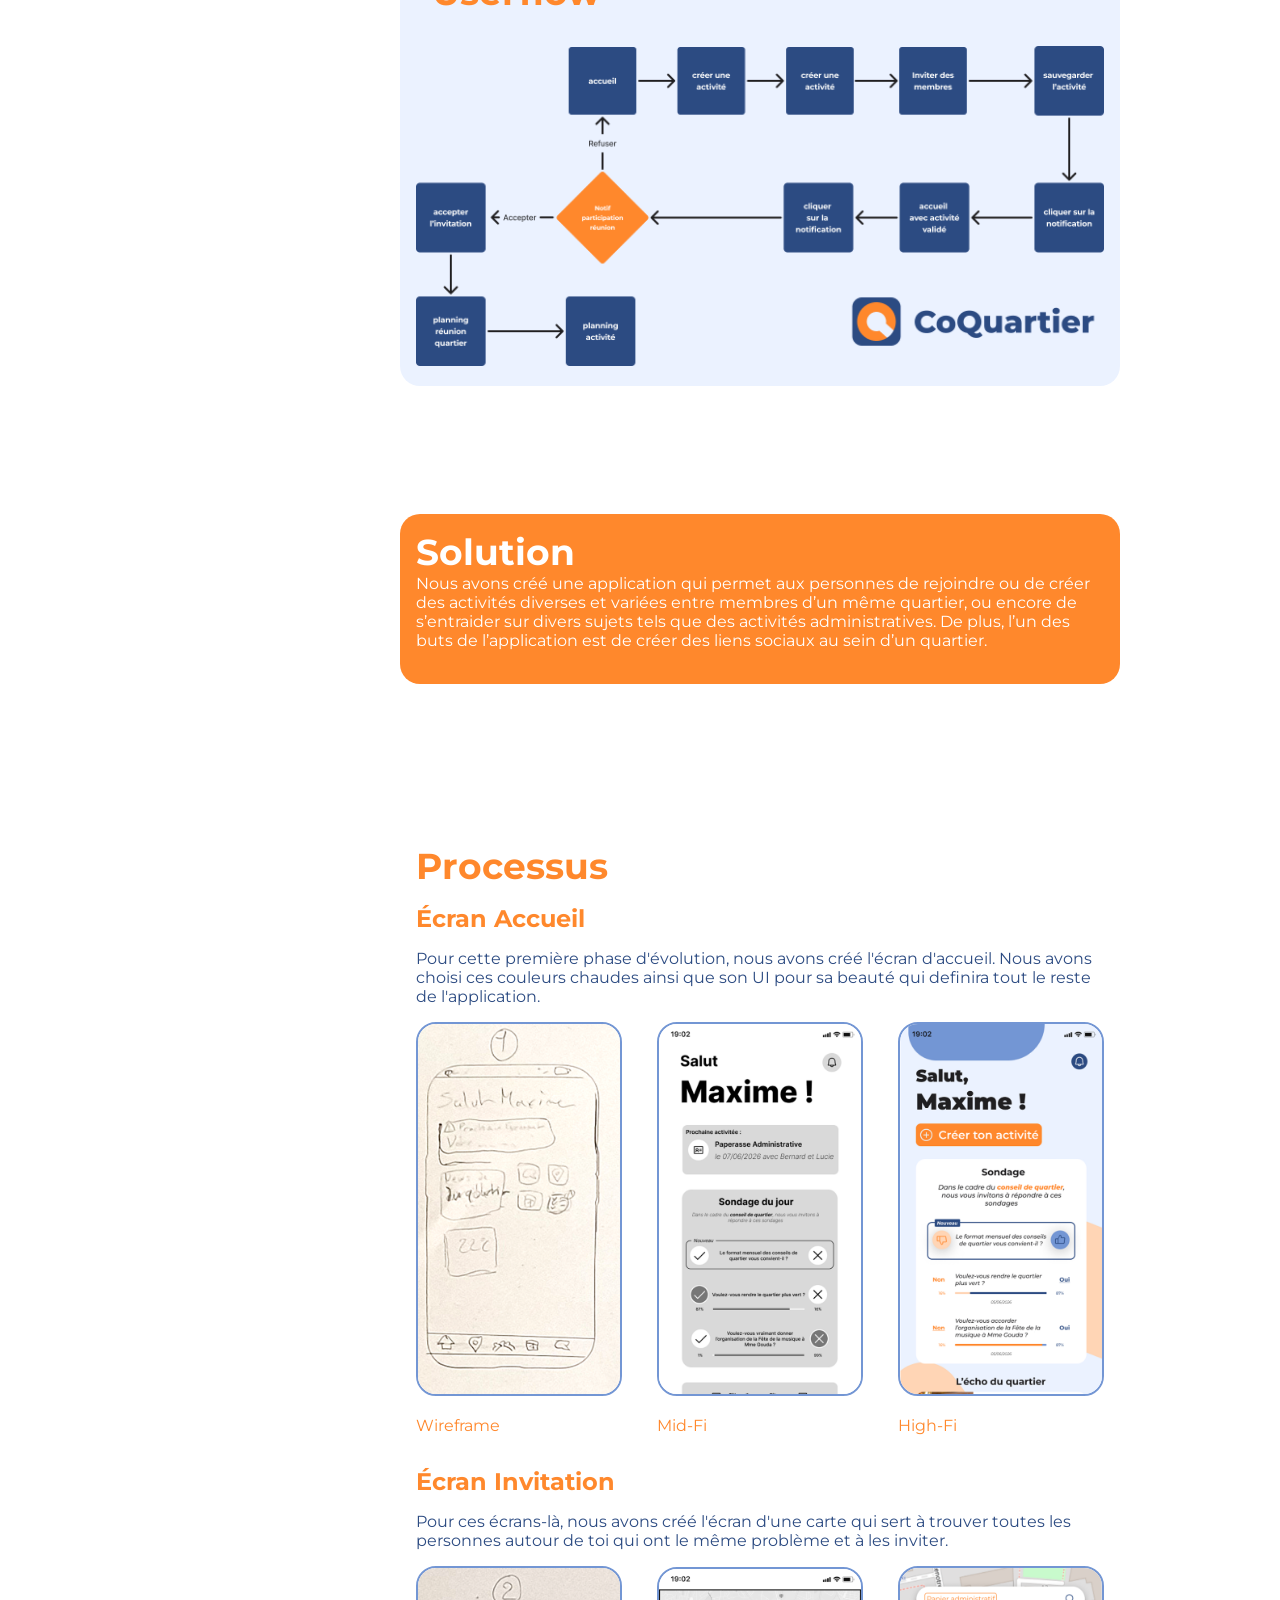
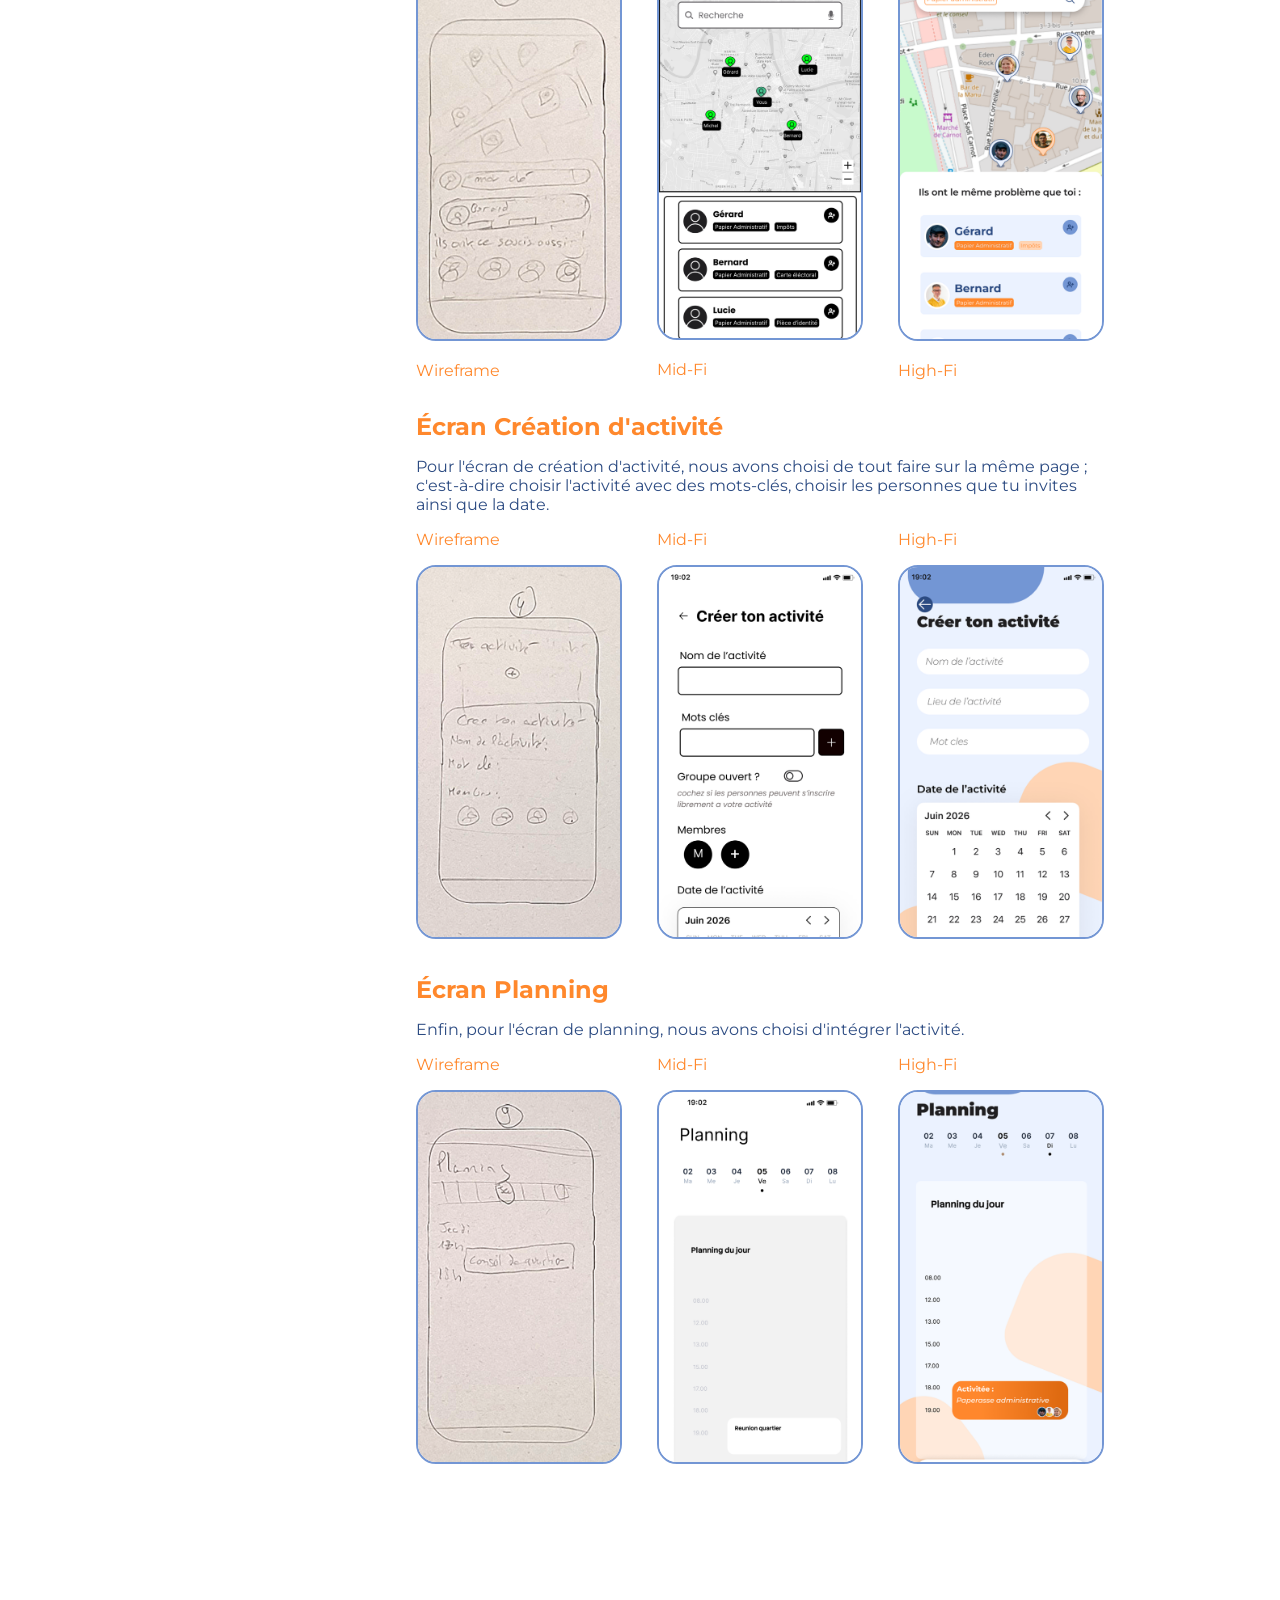
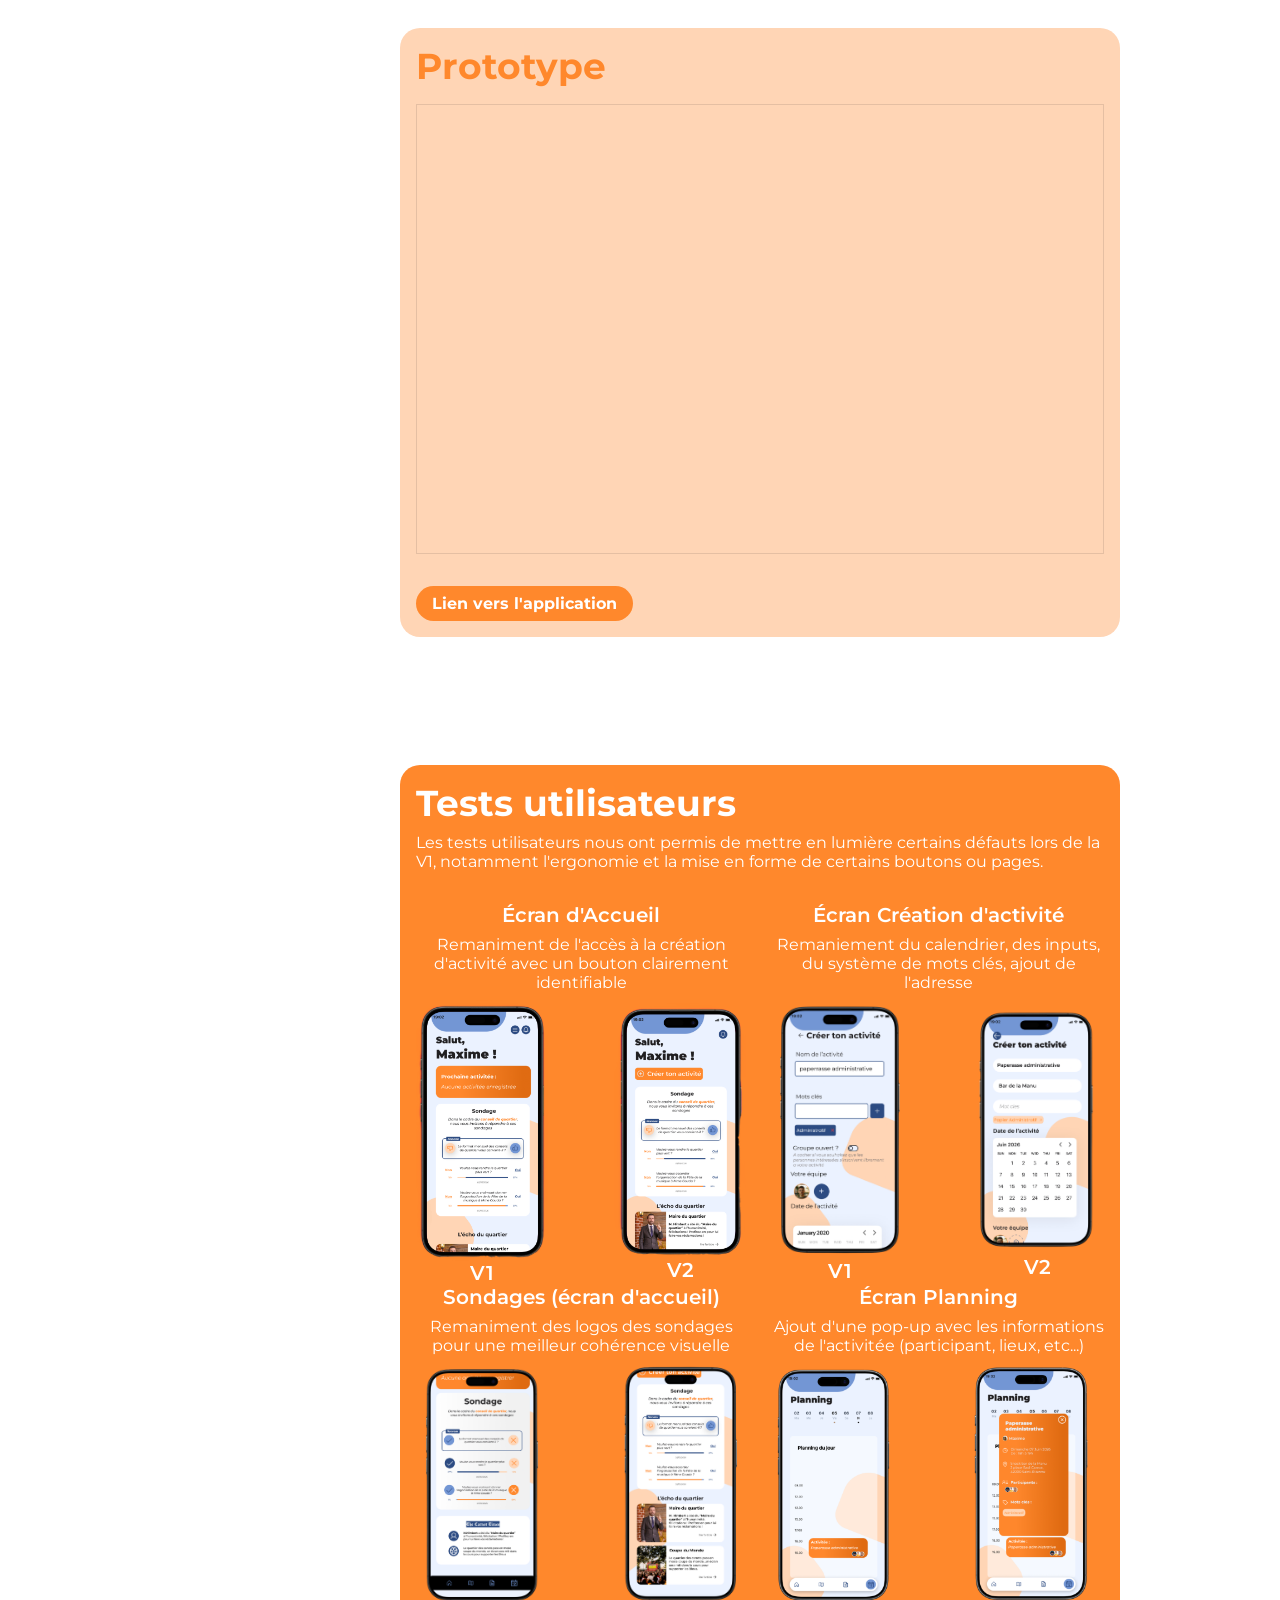
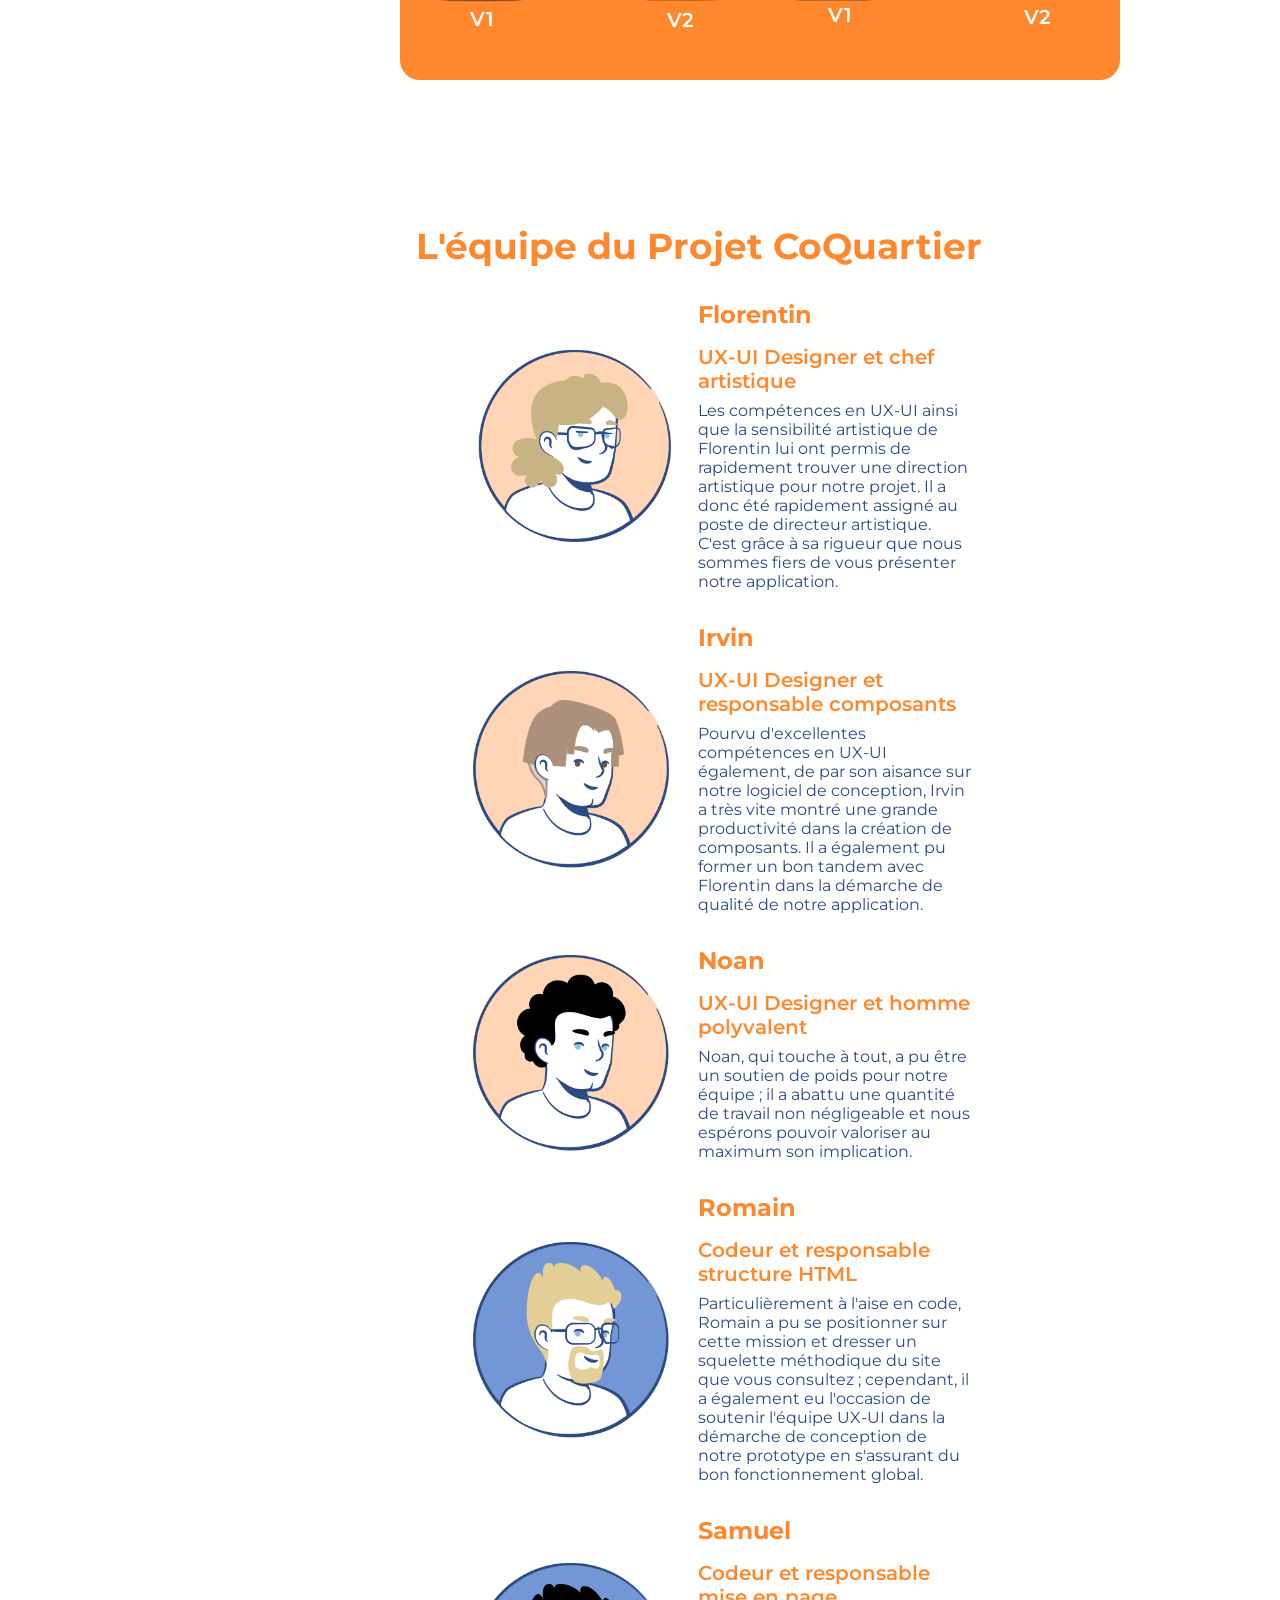
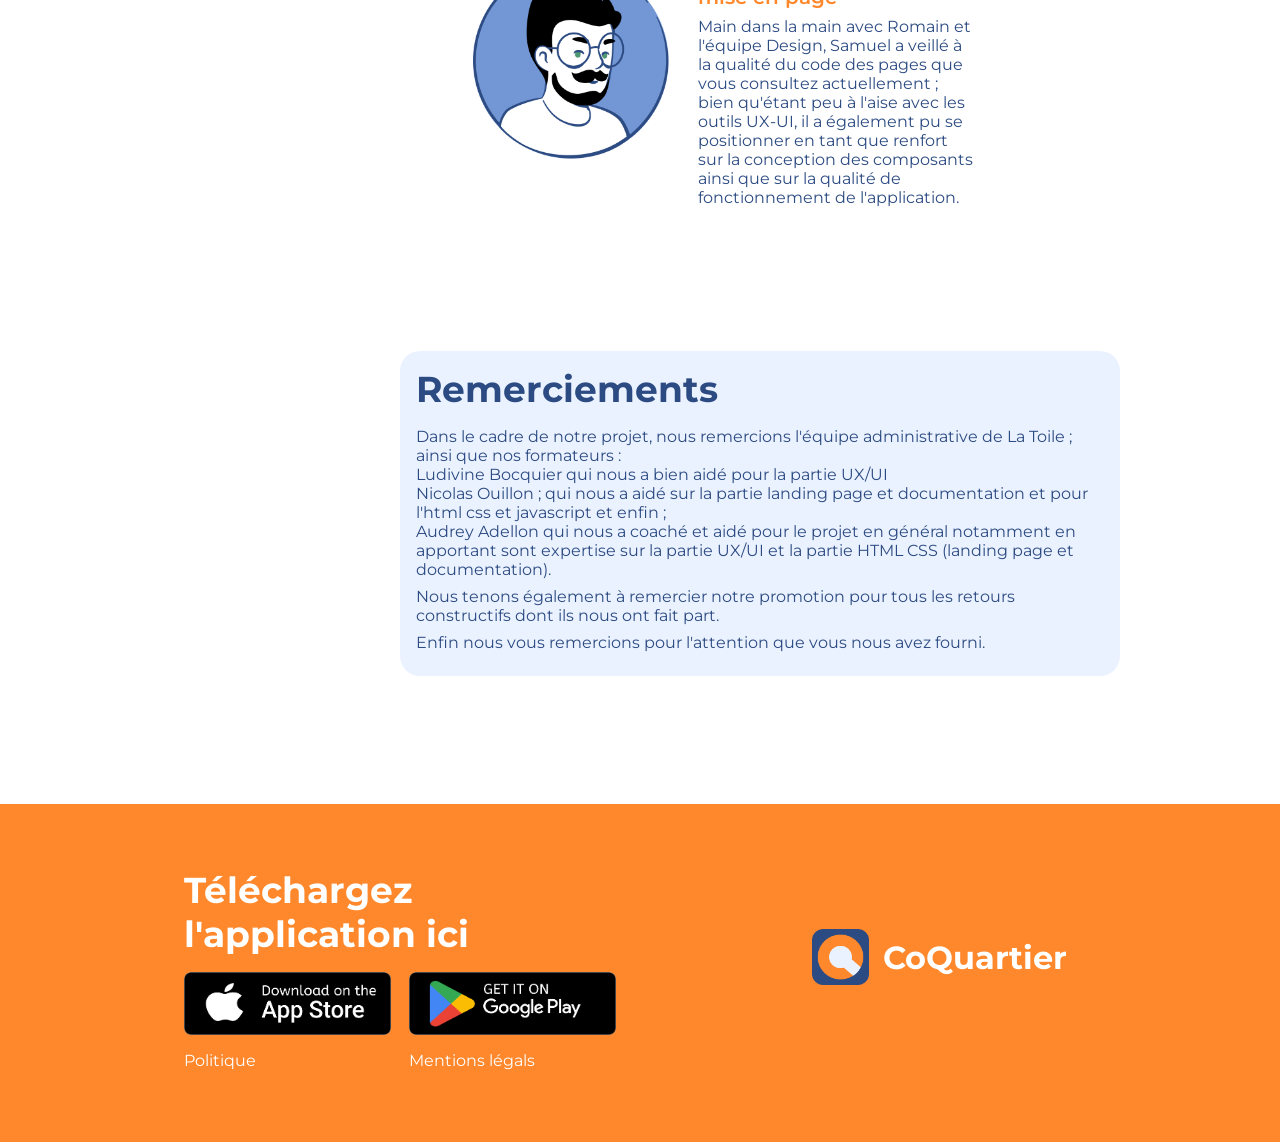
==== commit 65e58460: "3.7" ====
--- a/documentation.html
+++ b/documentation.html
@@ -433,17 +433,17 @@
 
                     <div class="flex space-between align-start mb-16">
                         <div class="w-48 flex align-center space-between">
-                            <h4 class="text-center w-100 mb-8">Écran d'Accueil - Sondages</h4>
-                            <p class="text-center w-100 mb-8">Remaniment des logos des sondages poyur une meilleur cohérence visuelle</p>
+                            <h4 class="text-center w-100 mb-8">Sondages (écran d'accueil)</h4>
+                            <p class="text-center w-100 mb-8">Remaniment des logos des sondages pour une meilleur cohérence visuelle</p>
                             <div class="w-40 flex">
-                                <img src="assets/documentation/wireframes/test utilisateur/Accueil V1.png" alt=""
+                                <img src="assets/documentation/wireframes/test utilisateur/Sondage V1.png" alt=""
                                     class="w-100">
                                 <h4 class="text-center w-100">V1</h4>
                             </div>
 
                             <i class="ph ph-arrow-right text-center i2"></i>
                             <div class="w-40 flex">
-                                <img src="assets/documentation/wireframes/test utilisateur/Accueil V2.png" alt=""
+                                <img src="assets/documentation/wireframes/test utilisateur/Sondage V2.png" alt=""
                                     class="w-100">
                                 <h4 class="text-center w-100">V2</h4>
                             </div>
@@ -453,14 +453,14 @@
                             <p class="text-center w-100 mb-8">Ajout d'une pop-up avec les informations de l'activitée (participant, lieux, etc...)</p>
                             <div class="w-40 flex">
                                 <img src="assets/documentation/wireframes/test utilisateur/Planning V1.png" alt=""
-                                    class="w-100">
+                                    class="w-90">
                                 <h4 class="text-center w-100">V1</h4>
                             </div>
 
                             <i class="ph ph-arrow-right text-center i2"></i>
                             <div class="w-40 flex">
                                 <img src="assets/documentation/wireframes/test utilisateur/Planning V2.png" alt=""
-                                    class="w-100">
+                                    class="w-90">
                                 <h4 class="text-center w-100">V2</h4>
                             </div>
                         </div>
@@ -565,7 +565,7 @@
                                             <h4 class="mb-8">Codeur et responsable mise en page</h4>
 
 
-                                            <p>Main dans la main avec Romain et l'équipe Design, Samuel a veillé à la
+                                            <p class="bleu">Main dans la main avec Romain et l'équipe Design, Samuel a veillé à la
                                                 qualité du code des pages que vous consultez actuellement ; bien
                                                 qu'étant peu à l'aise avec les outils UX-UI, il a également pu se
                                                 positionner en tant que renfort sur la conception des composants ainsi
--- a/styles.css
+++ b/styles.css
@@ -568,9 +568,6 @@
 }
 
 
-
-
-
 .background-investir{
     background-color: #FFD5B5;
     padding: 1px 2px;
